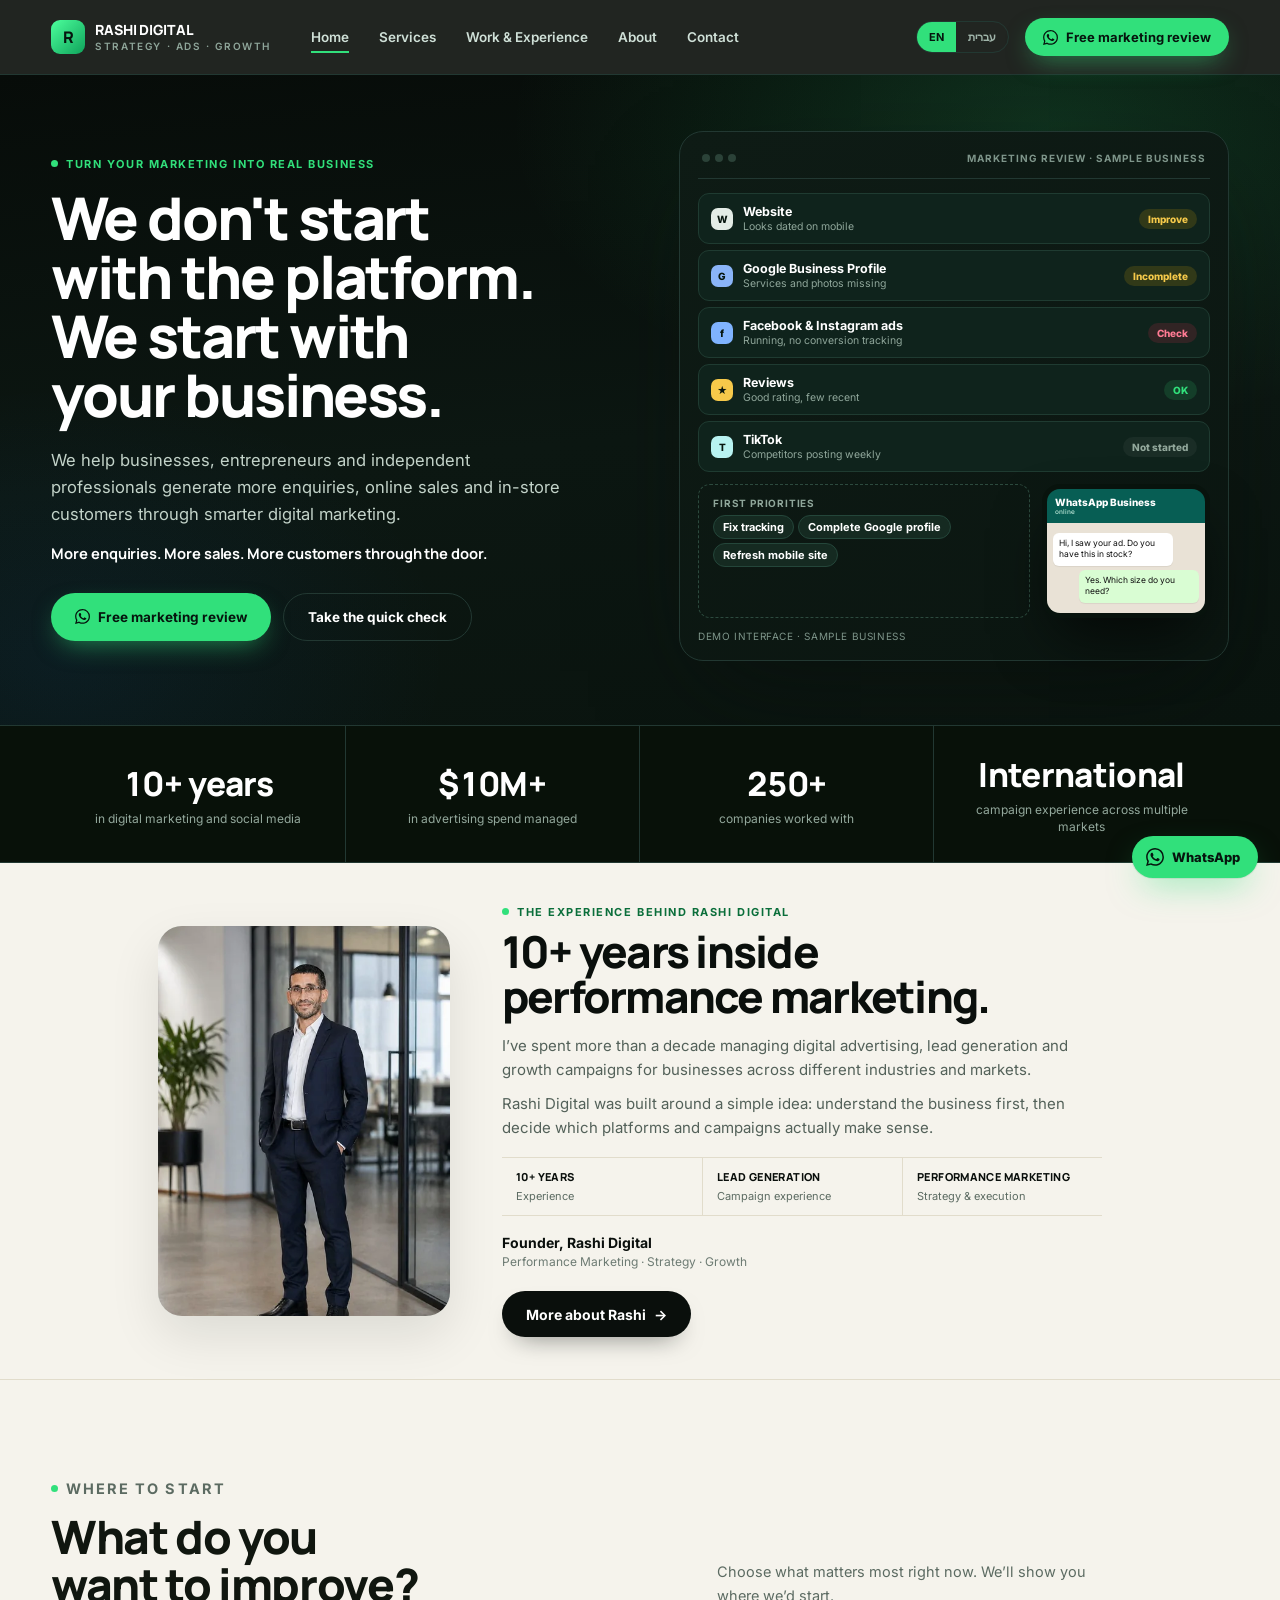
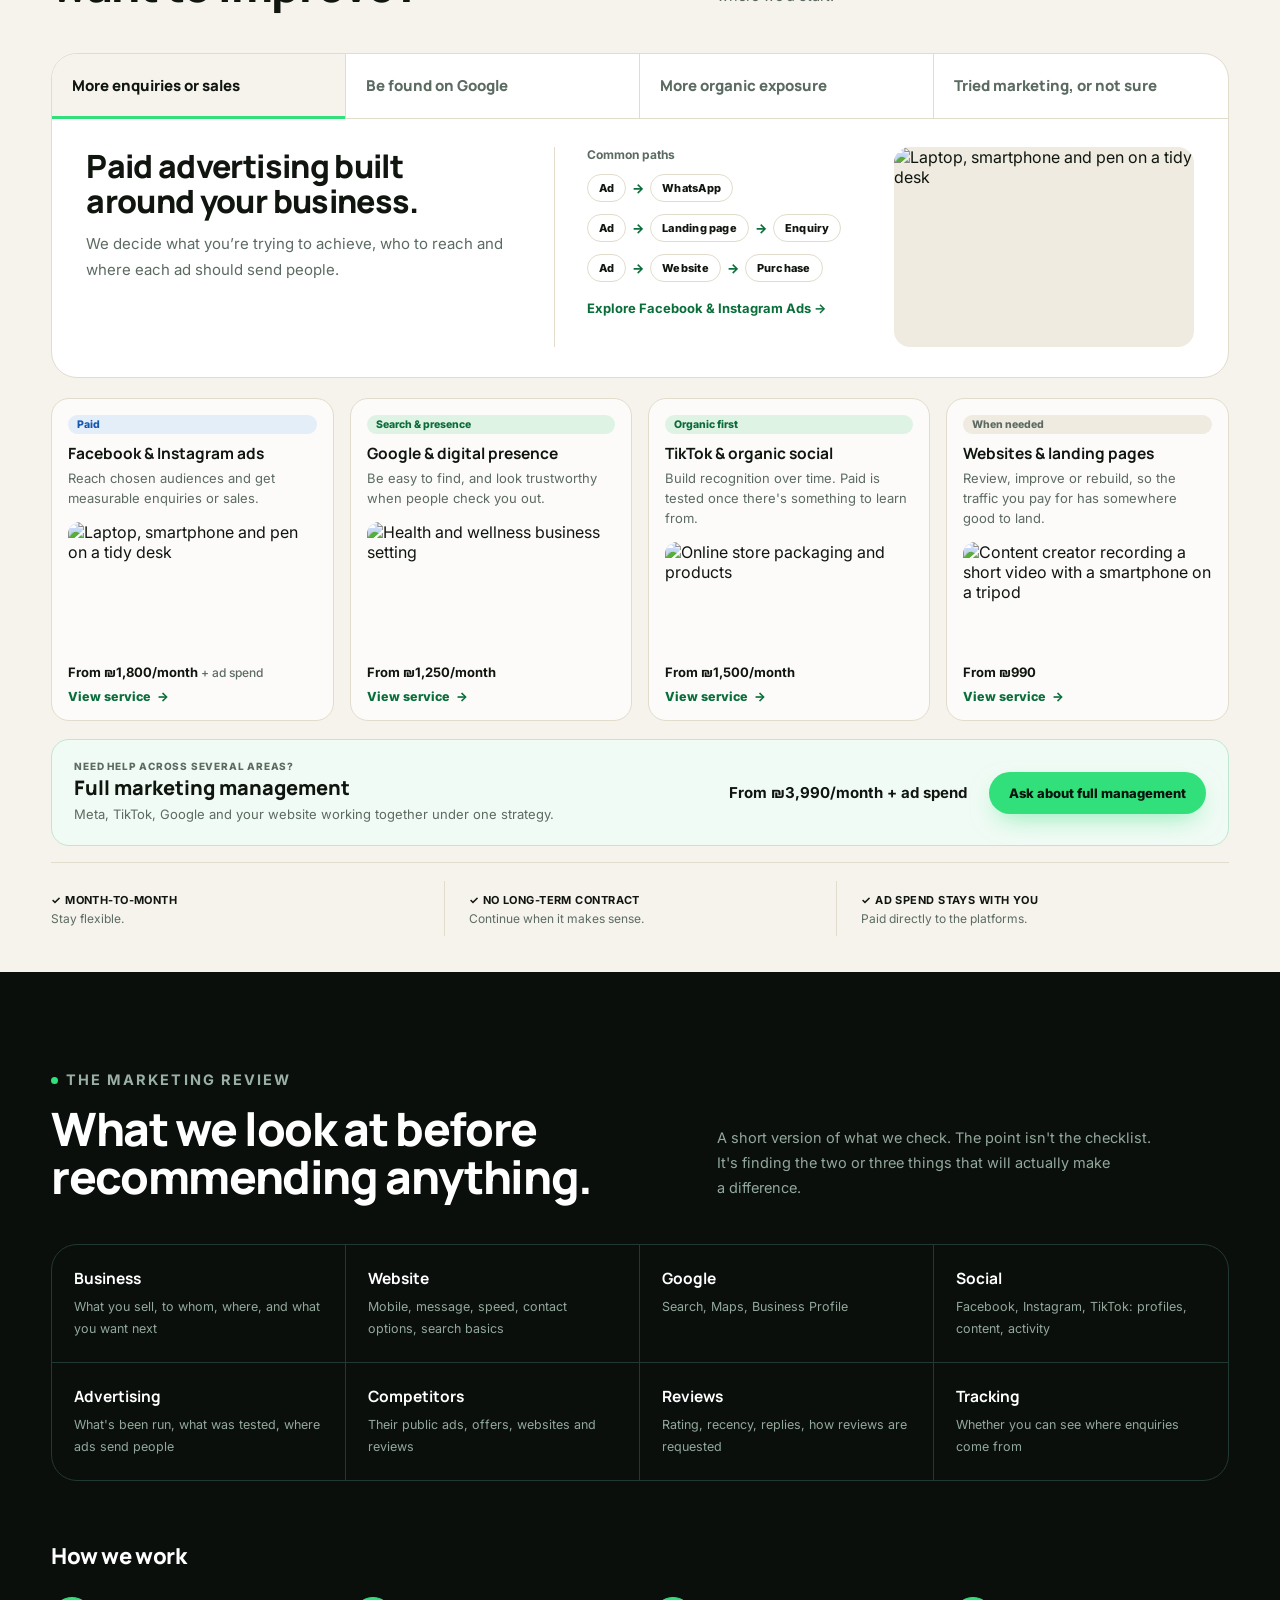
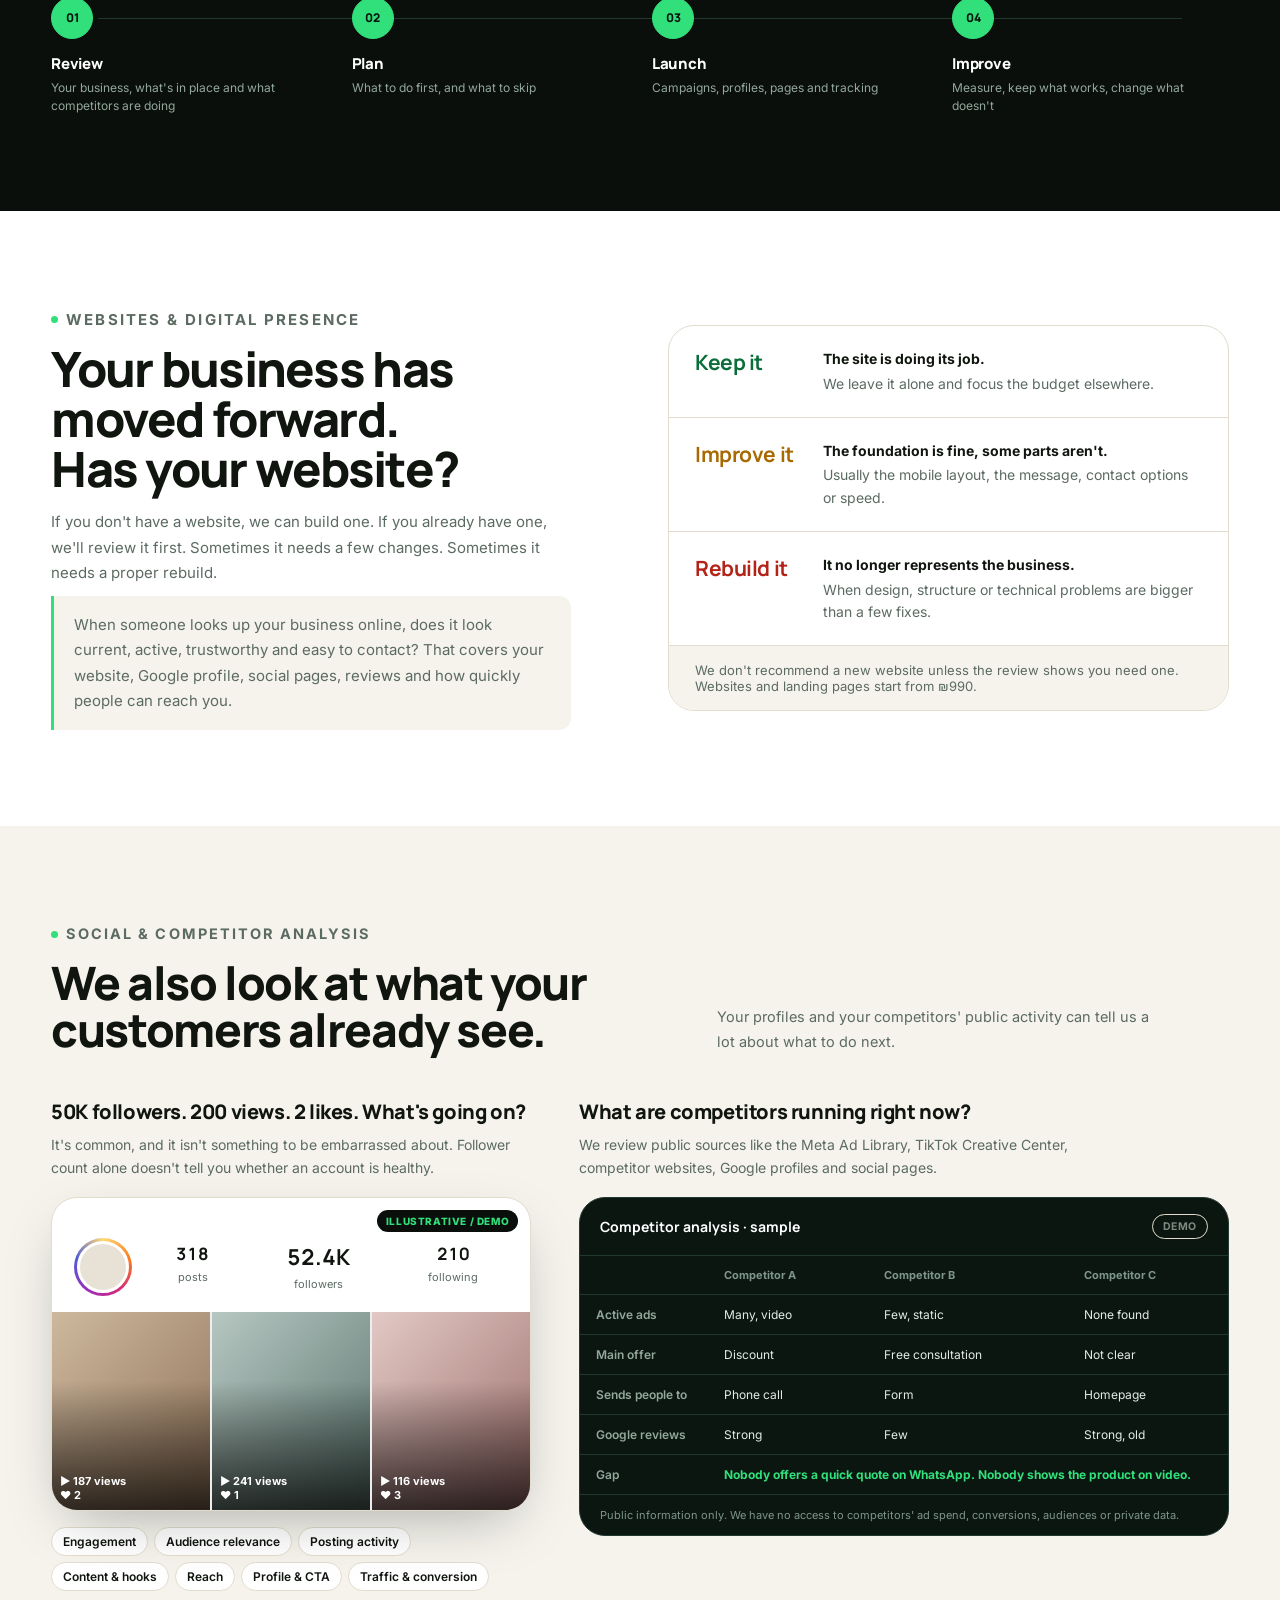
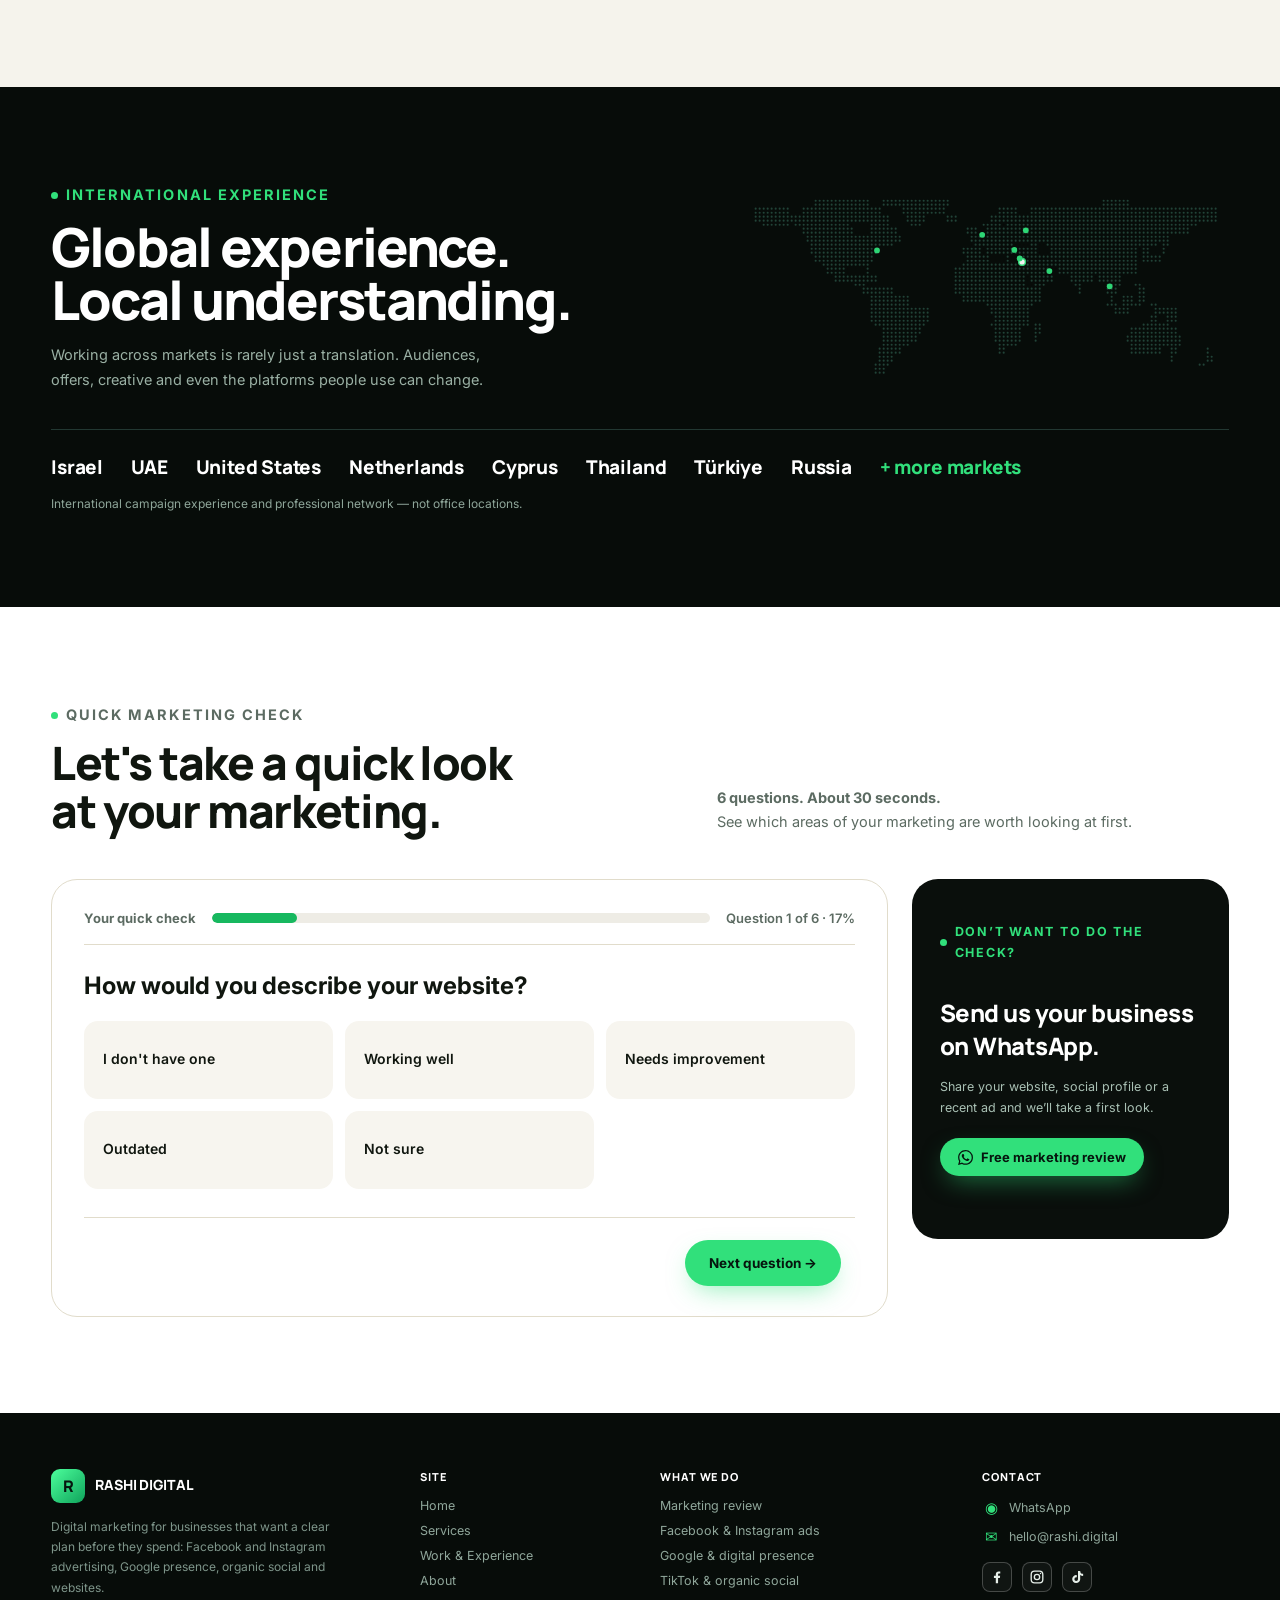
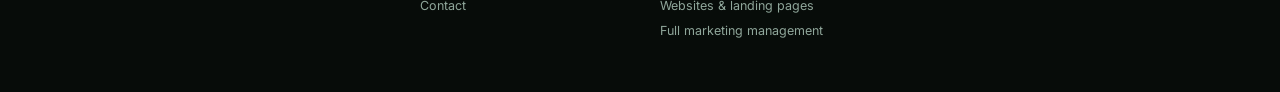
==== index.html @ 6f175188 "Import Rashi Digital V8.5.39 source and static Netlify publish configuration" ====
<!DOCTYPE html>

<html dir="ltr" lang="en">
<head>
<meta charset="utf-8"/>
<meta content="width=device-width,initial-scale=1" name="viewport"/>
<title>Rashi Digital | Digital Marketing That Starts With Your Business</title>
<meta content="Marketing that helps businesses get more enquiries, online sales and in-store customers. We start with your business, then plan ads, Google, social and websites." name="description"/>
<link href="https://rashi.digital/" rel="canonical"/>
<link href="https://rashi.digital/" hreflang="en" rel="alternate"/>
<link href="https://rashi.digital/he/" hreflang="he" rel="alternate"/>
<link href="https://rashi.digital/" hreflang="x-default" rel="alternate"/>
<meta content="website" property="og:type"/>
<meta content="Rashi Digital" property="og:site_name"/>
<meta content="Rashi Digital: we don't start with the platform. We start with your business." property="og:title"/>
<meta content="Turn your marketing into real business: more enquiries, online sales and customers through the door. We start with your business, not the platform." property="og:description"/>
<meta content="https://rashi.digital/" property="og:url"/>
<meta content="https://rashi.digital/assets/og/rashi-digital-share-en.jpg" property="og:image"/>
<meta content="https://rashi.digital/assets/og/rashi-digital-share-en.jpg" property="og:image:secure_url"/>
<meta content="image/jpeg" property="og:image:type"/>
<meta content="1200" property="og:image:width"/>
<meta content="630" property="og:image:height"/>
<meta content="Rashi Digital: We don't start with the platform. We start with your business." property="og:image:alt"/>
<meta content="en_US" property="og:locale"/>
<meta content="he_IL" property="og:locale:alternate"/>
<meta content="summary_large_image" name="twitter:card"/>
<meta content="Rashi Digital: we don't start with the platform. We start with your business." name="twitter:title"/>
<meta content="Turn your marketing into real business: more enquiries, online sales and customers through the door. We start with your business, not the platform." name="twitter:description"/>
<meta content="https://rashi.digital/assets/og/rashi-digital-share-en.jpg" name="twitter:image"/>
<meta content="Rashi Digital: We don't start with the platform. We start with your business." name="twitter:image:alt"/>
<meta content="#0A0F0C" name="theme-color"/>
<link href="/favicon.ico" rel="icon" sizes="48x48"/>
<link href="/favicon.svg" rel="icon" type="image/svg+xml"/>
<link href="/apple-touch-icon.png" rel="apple-touch-icon"/>
<link href="/site.webmanifest" rel="manifest"/>
<link href="https://fonts.googleapis.com" rel="preconnect"/>
<link crossorigin="" href="https://fonts.gstatic.com" rel="preconnect"/>
<link href="https://images.pexels.com" rel="preconnect"/>
<link href="https://fonts.googleapis.com/css2?family=Manrope:wght@400;500;600;700;800&amp;family=Inter:wght@400;500;600&amp;family=Heebo:wght@400;500;600;700;800&amp;display=swap" rel="stylesheet"/>
<link href="styles.css" rel="stylesheet"/>
<script type="application/ld+json">
{"@context":"https://schema.org","@type":"ProfessionalService","@id":"https://rashi.digital/#business","name":"Rashi Digital", "alternateName": "רשי דיגיטל","url":"https://rashi.digital/","telephone":"+972532850081","areaServed":["IL"],"availableLanguage":["en","he"],"description":"Digital marketing that starts with a review of the whole business: Facebook and Instagram advertising, Google presence, organic social and websites.","email":"hello@rashi.digital","sameAs":["https://www.facebook.com/rashi.digital/","https://www.instagram.com/rashi.digital_/","https://www.tiktok.com/@rashi.digital"]}
</script>
<script type="application/ld+json">
{"@context": "https://schema.org", "@type": "BreadcrumbList", "itemListElement": [{"@type": "ListItem", "position": 1, "name": "Home", "item": "https://rashi.digital/"}]}
</script>
<!-- Google tag (gtag.js) -->
<script async="" src="https://www.googletagmanager.com/gtag/js?id=G-HK1NQW55D6"></script>
<script>
  window.dataLayer = window.dataLayer || [];
  function gtag(){dataLayer.push(arguments);}
  gtag('js', new Date());
  gtag('config', 'G-HK1NQW55D6');
</script>
</head>
<body>
<a class="skip-link" href="#main">Skip to content</a>
<header class="site-header">
<div class="wrap nav">
<a aria-label="Rashi Digital home" class="brand" href="index.html">
<span aria-hidden="true" class="brand-mark">R</span>
<span class="brand-word"><b>RASHI DIGITAL</b><small>STRATEGY · ADS · GROWTH</small></span>
</a>
<nav aria-label="Primary" class="nav-links"><a aria-current="page" href="index.html">Home</a><a href="services">Services</a><a href="work.html">Work &amp; Experience</a><a href="about.html">About</a><a href="services#contact">Contact</a></nav>
<div class="nav-right">
<div aria-label="Language" class="lang-switch" role="group"><a aria-current="true" href="index.html" hreflang="en" lang="en">EN</a><a href="he/index.html" hreflang="he" lang="he">עברית</a></div>
<a class="btn btn-wa" data-audit-cta="" data-loc="header" href="https://wa.me/972532850081?text=Hi%20Rashi%20Digital%2C%20I%27d%20like%20a%20free%20marketing%20review"><svg aria-hidden="true" class="wa-ico" fill="currentColor" viewbox="0 0 24 24"><path d="M17.472 14.382c-.297-.149-1.758-.867-2.03-.967-.273-.099-.471-.148-.67.15-.197.297-.767.966-.94 1.164-.173.199-.347.223-.644.075-.297-.15-1.255-.463-2.39-1.475-.883-.788-1.48-1.761-1.653-2.059-.173-.297-.018-.458.13-.606.134-.133.298-.347.446-.52.149-.174.198-.298.298-.497.099-.198.05-.371-.025-.52-.075-.149-.669-1.612-.916-2.207-.242-.579-.487-.5-.669-.51-.173-.008-.371-.01-.57-.01-.198 0-.52.074-.792.372-.272.297-1.04 1.016-1.04 2.479 0 1.462 1.065 2.875 1.213 3.074.149.198 2.096 3.2 5.077 4.487.709.306 1.262.489 1.694.625.712.227 1.36.195 1.871.118.571-.085 1.758-.719 2.006-1.413.248-.694.248-1.289.173-1.413-.074-.124-.272-.198-.57-.347m-5.421 7.403h-.004a9.87 9.87 0 0 1-5.031-1.378l-.361-.214-3.741.982.998-3.648-.235-.374a9.86 9.86 0 0 1-1.51-5.26c.001-5.45 4.436-9.884 9.888-9.884 2.64 0 5.122 1.03 6.988 2.898a9.825 9.825 0 0 1 2.893 6.994c-.003 5.45-4.437 9.884-9.885 9.884m8.413-18.297A11.815 11.815 0 0 0 12.05 0C5.495 0 .16 5.335.157 11.892c0 2.096.547 4.142 1.588 5.945L.057 24l6.305-1.654a11.882 11.882 0 0 0 5.683 1.448h.005c6.554 0 11.89-5.335 11.893-11.893a11.821 11.821 0 0 0-3.48-8.413Z"></path></svg>Free marketing review</a>
<button aria-controls="mobileNav" aria-expanded="false" aria-label="Open menu" class="nav-burger">☰</button>
</div>
</div>
<nav aria-label="Mobile" class="mobile-nav" id="mobileNav"><a href="index.html">Home</a><a href="services">Services</a><a href="work.html">Work &amp; Experience</a><a href="about.html">About</a><a href="services#contact">Contact</a></nav>
</header>
<main id="main">
<!-- 1. HERO -->
<section class="hero">
<div class="wrap hero-grid">
<div class="hero-copy">
<p class="eyebrow">Turn your marketing into real business</p>
<h1>We don't start with the platform. We start with your business.</h1>
<p class="hero-lede">We help businesses, entrepreneurs and independent professionals generate more enquiries, online sales and in-store customers through smarter digital marketing.</p>
<p class="hero-outcome">More enquiries. More sales. More customers through the door.</p>
<div class="hero-cta-row">
<a class="btn btn-wa btn-lg" data-audit-cta="" data-loc="hero" href="https://wa.me/972532850081?text=Hi%20Rashi%20Digital%2C%20I%27d%20like%20a%20free%20marketing%20review"><svg aria-hidden="true" class="wa-ico" fill="currentColor" viewbox="0 0 24 24"><path d="M17.472 14.382c-.297-.149-1.758-.867-2.03-.967-.273-.099-.471-.148-.67.15-.197.297-.767.966-.94 1.164-.173.199-.347.223-.644.075-.297-.15-1.255-.463-2.39-1.475-.883-.788-1.48-1.761-1.653-2.059-.173-.297-.018-.458.13-.606.134-.133.298-.347.446-.52.149-.174.198-.298.298-.497.099-.198.05-.371-.025-.52-.075-.149-.669-1.612-.916-2.207-.242-.579-.487-.5-.669-.51-.173-.008-.371-.01-.57-.01-.198 0-.52.074-.792.372-.272.297-1.04 1.016-1.04 2.479 0 1.462 1.065 2.875 1.213 3.074.149.198 2.096 3.2 5.077 4.487.709.306 1.262.489 1.694.625.712.227 1.36.195 1.871.118.571-.085 1.758-.719 2.006-1.413.248-.694.248-1.289.173-1.413-.074-.124-.272-.198-.57-.347m-5.421 7.403h-.004a9.87 9.87 0 0 1-5.031-1.378l-.361-.214-3.741.982.998-3.648-.235-.374a9.86 9.86 0 0 1-1.51-5.26c.001-5.45 4.436-9.884 9.888-9.884 2.64 0 5.122 1.03 6.988 2.898a9.825 9.825 0 0 1 2.893 6.994c-.003 5.45-4.437 9.884-9.885 9.884m8.413-18.297A11.815 11.815 0 0 0 12.05 0C5.495 0 .16 5.335.157 11.892c0 2.096.547 4.142 1.588 5.945L.057 24l6.305-1.654a11.882 11.882 0 0 0 5.683 1.448h.005c6.554 0 11.89-5.335 11.893-11.893a11.821 11.821 0 0 0-3.48-8.413Z"></path></svg>Free marketing review</a>
<a class="btn btn-ghost btn-lg" href="#check">Take the quick check</a>
</div>
</div>
<div aria-label="Demo of a marketing review for a sample business: website, Google profile, Facebook and Instagram ads, reviews and TikTok are each checked, leading to a short list of priorities" class="command-center" role="img">
<div class="cc-head"><div class="dot-row"><span></span><span></span><span></span></div><small>MARKETING REVIEW · SAMPLE BUSINESS</small></div>
<div class="audit-rows">
<div class="audit-row"><span class="ch" style="background:#E3ECE6">W</span><div><b>Website</b><small>Looks dated on mobile</small></div><span class="pill warn">Improve</span></div>
<div class="audit-row"><span class="ch" style="background:#8AB4F8">G</span><div><b>Google Business Profile</b><small>Services and photos missing</small></div><span class="pill warn">Incomplete</span></div>
<div class="audit-row"><span class="ch" style="background:#7FB3FF">f</span><div><b>Facebook &amp; Instagram ads</b><small>Running, no conversion tracking</small></div><span class="pill bad">Check</span></div>
<div class="audit-row"><span class="ch" style="background:#F6C94A">★</span><div><b>Reviews</b><small>Good rating, few recent</small></div><span class="pill ok">OK</span></div>
<div class="audit-row"><span class="ch" style="background:#B8F3F1">T</span><div><b>TikTok</b><small>Competitors posting weekly</small></div><span class="pill idle">Not started</span></div>
</div>
<div class="audit-foot">
<div class="audit-plan"><small>FIRST PRIORITIES</small><span>Fix tracking</span><span>Complete Google profile</span><span>Refresh mobile site</span></div>
<div aria-hidden="true" class="cc-phone">
<div class="cc-phone-head">WhatsApp Business<span>online</span></div>
<div class="cc-phone-body">
<div class="cc-bubble">Hi, I saw your ad. Do you have this in stock?</div>
<div class="cc-bubble me">Yes. Which size do you need?</div>
</div>
</div>
</div>
<span class="cc-flag">DEMO INTERFACE · SAMPLE BUSINESS</span>
</div>
</div>
</section>
<!-- 2. PROOF -->
<section aria-label="Experience" class="proof">
<div class="wrap proof-row">
<div class="proof-item"><strong>10+ years</strong><small>in digital marketing and social media</small></div>
<div class="proof-item"><strong>$10M+</strong><small>in advertising spend managed</small></div>
<div class="proof-item"><strong>250+</strong><small>companies worked with</small></div>
<div class="proof-item"><strong>International</strong><small>campaign experience across multiple markets</small></div>
</div>
</section>
<!-- FOUNDER INTRO -->
<section aria-labelledby="founder-intro-title" class="founder-intro section">
<div class="wrap founder-intro-grid">
<div class="founder-intro-photo">
<picture><source sizes="(max-width:900px) min(360px, calc(100vw - 36px)), 340px" srcset="assets/rashi-founder-480.webp 480w, assets/rashi-founder-720.webp 720w, assets/rashi-founder-960.webp 960w" type="image/webp"/><img alt="Founder of Rashi Digital" decoding="async" height="1440" loading="lazy" src="assets/rashi-founder-960.jpg" width="960"/></picture>
</div>
<div class="founder-intro-copy">
<p class="eyebrow">The experience behind Rashi Digital</p>
<h2 id="founder-intro-title">10+ years inside performance marketing.</h2>
<p>I’ve spent more than a decade managing digital advertising, lead generation and growth campaigns for businesses across different industries and markets.</p>
<p>Rashi Digital was built around a simple idea: understand the business first, then decide which platforms and campaigns actually make sense.</p>
<div aria-label="Experience highlights" class="founder-proof-row"><div><strong>10+ YEARS</strong><span>Experience</span></div><div><strong>LEAD GENERATION</strong><span>Campaign experience</span></div><div><strong>PERFORMANCE MARKETING</strong><span>Strategy &amp; execution</span></div></div><p class="founder-role"><strong>Founder, Rashi Digital</strong><span>Performance Marketing · Strategy · Growth</span></p>
<a class="btn btn-dark" href="about.html">More about Rashi <span aria-hidden="true">→</span></a>
</div>
</div>
</section>
<!-- 3. GOAL SELECTOR + WHAT WE DO -->
<section class="section light" id="improve">
<div class="wrap">
<div class="section-head">
<div><p class="eyebrow">Where to start</p><h2>What do you want to improve?</h2></div>
<p>Choose what matters most right now. We’ll show you where we’d start.</p>
</div>
<div class="goal" data-goal="">
<div aria-label="What do you want to improve?" class="goal-tabs" role="tablist">
<button aria-controls="gp-leads" aria-selected="true" class="goal-tab" data-goal-id="leads" id="g-leads" role="tab">More enquiries or sales</button>
<button aria-controls="gp-google" aria-selected="false" class="goal-tab" data-goal-id="google" id="g-google" role="tab" tabindex="-1">Be found on Google</button>
<button aria-controls="gp-organic" aria-selected="false" class="goal-tab" data-goal-id="organic" id="g-organic" role="tab" tabindex="-1">More organic exposure</button>
<button aria-controls="gp-tried" aria-selected="false" class="goal-tab" data-goal-id="tried" id="g-tried" role="tab" tabindex="-1">Tried marketing, or not sure</button>
</div>
<div aria-labelledby="g-leads" class="goal-panel" id="gp-leads" role="tabpanel" tabindex="0">
<div class="goal-copy"><h3>Paid advertising built around your business.</h3><p>We decide what you’re trying to achieve, who to reach and where each ad should send people.</p></div>
<div class="goal-side"><span class="lbl">Common paths</span><div class="chain"><span>Ad</span><em class="lk"><i>→</i><span>WhatsApp</span></em></div><div class="chain"><span>Ad</span><em class="lk"><i>→</i><span>Landing page</span></em><em class="lk"><i>→</i><span>Enquiry</span></em></div><div class="chain"><span>Ad</span><em class="lk"><i>→</i><span>Website</span></em><em class="lk"><i>→</i><span>Purchase</span></em></div><a class="text-link" data-service="paid" href="services#paid">Explore Facebook &amp; Instagram Ads <span aria-hidden="true">→</span></a><div class="goal-photo"><img alt="Laptop, smartphone and pen on a tidy desk" decoding="async" height="400" loading="lazy" sizes="(max-width:900px) calc(100vw - 80px), 300px" src="https://images.pexels.com/photos/7054522/pexels-photo-7054522.jpeg?auto=compress&amp;cs=tinysrgb&amp;w=1000" srcset="https://images.pexels.com/photos/7054522/pexels-photo-7054522.jpeg?auto=compress&amp;cs=tinysrgb&amp;w=600 600w, https://images.pexels.com/photos/7054522/pexels-photo-7054522.jpeg?auto=compress&amp;cs=tinysrgb&amp;w=1000 1000w, https://images.pexels.com/photos/7054522/pexels-photo-7054522.jpeg?auto=compress&amp;cs=tinysrgb&amp;w=1400 1400w" width="600"/></div></div>
</div>
<div aria-labelledby="g-google" class="goal-panel" hidden="" id="gp-google" role="tabpanel" tabindex="0">
<div class="goal-copy"><h3>Be easier to find when customers search.</h3><p>We review how your business appears in Search and Maps, and what needs attention first.</p></div>
<div class="goal-side"><span class="lbl">What we look at</span><div class="paths"><span>Search</span><span>Maps</span><span>Business Profile</span><span>Reviews</span><span>Search Console</span></div><a class="text-link" data-service="google" href="services#google">Explore Google &amp; digital presence <span aria-hidden="true">→</span></a><div class="goal-photo"><img alt="Health and wellness business setting" decoding="async" height="400" loading="lazy" sizes="(max-width:900px) calc(100vw - 80px), 300px" src="https://images.pexels.com/photos/31844508/pexels-photo-31844508.jpeg?auto=compress&amp;cs=tinysrgb&amp;w=1000" srcset="https://images.pexels.com/photos/31844508/pexels-photo-31844508.jpeg?auto=compress&amp;cs=tinysrgb&amp;w=600 600w, https://images.pexels.com/photos/31844508/pexels-photo-31844508.jpeg?auto=compress&amp;cs=tinysrgb&amp;w=1000 1000w, https://images.pexels.com/photos/31844508/pexels-photo-31844508.jpeg?auto=compress&amp;cs=tinysrgb&amp;w=1400 1400w" width="600"/></div></div>
</div>
<div aria-labelledby="g-organic" class="goal-panel" hidden="" id="gp-organic" role="tabpanel" tabindex="0">
<div class="goal-copy"><h3>Build recognition with content people notice.</h3><p>We start with a clear profile, useful content ideas and a repeatable organic approach.</p></div>
<div class="goal-side"><span class="lbl">Usually includes</span><div class="paths"><span>Profile</span><span>Content plan</span><span>Hooks &amp; scripts</span><span>Monthly review</span></div><a class="text-link" data-service="organic" href="services#organic">Explore TikTok &amp; organic social <span aria-hidden="true">→</span></a><div class="goal-photo"><img alt="Online store packaging and products" decoding="async" height="400" loading="lazy" sizes="(max-width:900px) calc(100vw - 80px), 300px" src="https://images.pexels.com/photos/7857553/pexels-photo-7857553.jpeg?auto=compress&amp;cs=tinysrgb&amp;w=1000" srcset="https://images.pexels.com/photos/7857553/pexels-photo-7857553.jpeg?auto=compress&amp;cs=tinysrgb&amp;w=600 600w, https://images.pexels.com/photos/7857553/pexels-photo-7857553.jpeg?auto=compress&amp;cs=tinysrgb&amp;w=1000 1000w, https://images.pexels.com/photos/7857553/pexels-photo-7857553.jpeg?auto=compress&amp;cs=tinysrgb&amp;w=1400 1400w" width="600"/></div></div>
</div>
<div aria-labelledby="g-tried" class="goal-panel" hidden="" id="gp-tried" role="tabpanel" tabindex="0">
<div class="goal-copy"><h3>Already tried marketing? Start with what happened.</h3><p>We look at what was run, where customers were sent and what should change before spending more.</p></div>
<div class="goal-side"><span class="lbl">Start here</span><a class="btn btn-ink" href="#check">Take the quick check</a><a class="text-link" data-service="review" href="services#review">Explore the free marketing review <span aria-hidden="true">→</span></a><div class="goal-photo"><img alt="Content creator recording a short video with a smartphone on a tripod" decoding="async" height="400" loading="lazy" sizes="(max-width:900px) calc(100vw - 80px), 300px" src="https://images.pexels.com/photos/8359967/pexels-photo-8359967.jpeg?auto=compress&amp;cs=tinysrgb&amp;w=1000" srcset="https://images.pexels.com/photos/8359967/pexels-photo-8359967.jpeg?auto=compress&amp;cs=tinysrgb&amp;w=600 600w, https://images.pexels.com/photos/8359967/pexels-photo-8359967.jpeg?auto=compress&amp;cs=tinysrgb&amp;w=1000 1000w, https://images.pexels.com/photos/8359967/pexels-photo-8359967.jpeg?auto=compress&amp;cs=tinysrgb&amp;w=1400 1400w" width="600"/></div></div>
</div>
</div>
<div class="jobs">
<div class="job"><span class="t t-paid">Paid</span><b>Facebook &amp; Instagram ads</b><p>Reach chosen audiences and get measurable enquiries or sales.</p><img alt="Laptop, smartphone and pen on a tidy desk" class="job-photo" decoding="async" height="400" loading="lazy" sizes="(max-width:620px) calc(100vw - 72px), (max-width:1050px) 45vw, 270px" src="https://images.pexels.com/photos/7054522/pexels-photo-7054522.jpeg?auto=compress&amp;cs=tinysrgb&amp;w=1000" srcset="https://images.pexels.com/photos/7054522/pexels-photo-7054522.jpeg?auto=compress&amp;cs=tinysrgb&amp;w=600 600w, https://images.pexels.com/photos/7054522/pexels-photo-7054522.jpeg?auto=compress&amp;cs=tinysrgb&amp;w=1000 1000w, https://images.pexels.com/photos/7054522/pexels-photo-7054522.jpeg?auto=compress&amp;cs=tinysrgb&amp;w=1400 1400w" width="600"/><span class="jp">From ₪1,800/month <small>+ ad spend</small></span><a class="job-cta" href="services#paid">View service <span aria-hidden="true">→</span></a></div>
<div class="job"><span class="t t-org">Search &amp; presence</span><b>Google &amp; digital presence</b><p>Be easy to find, and look trustworthy when people check you out.</p><img alt="Health and wellness business setting" class="job-photo" decoding="async" height="400" loading="lazy" sizes="(max-width:620px) calc(100vw - 72px), (max-width:1050px) 45vw, 270px" src="https://images.pexels.com/photos/31844508/pexels-photo-31844508.jpeg?auto=compress&amp;cs=tinysrgb&amp;w=1000" srcset="https://images.pexels.com/photos/31844508/pexels-photo-31844508.jpeg?auto=compress&amp;cs=tinysrgb&amp;w=600 600w, https://images.pexels.com/photos/31844508/pexels-photo-31844508.jpeg?auto=compress&amp;cs=tinysrgb&amp;w=1000 1000w, https://images.pexels.com/photos/31844508/pexels-photo-31844508.jpeg?auto=compress&amp;cs=tinysrgb&amp;w=1400 1400w" width="600"/><span class="jp">From ₪1,250/month</span><a class="job-cta" href="services#google">View service <span aria-hidden="true">→</span></a></div>
<div class="job"><span class="t t-org">Organic first</span><b>TikTok &amp; organic social</b><p>Build recognition over time. Paid is tested once there's something to learn from.</p><img alt="Online store packaging and products" class="job-photo" decoding="async" height="400" loading="lazy" sizes="(max-width:620px) calc(100vw - 72px), (max-width:1050px) 45vw, 270px" src="https://images.pexels.com/photos/7857553/pexels-photo-7857553.jpeg?auto=compress&amp;cs=tinysrgb&amp;w=1000" srcset="https://images.pexels.com/photos/7857553/pexels-photo-7857553.jpeg?auto=compress&amp;cs=tinysrgb&amp;w=600 600w, https://images.pexels.com/photos/7857553/pexels-photo-7857553.jpeg?auto=compress&amp;cs=tinysrgb&amp;w=1000 1000w, https://images.pexels.com/photos/7857553/pexels-photo-7857553.jpeg?auto=compress&amp;cs=tinysrgb&amp;w=1400 1400w" width="600"/><span class="jp">From ₪1,500/month</span><a class="job-cta" href="services#organic">View service <span aria-hidden="true">→</span></a></div>
<div class="job"><span class="t t-mix">When needed</span><b>Websites &amp; landing pages</b><p>Review, improve or rebuild, so the traffic you pay for has somewhere good to land.</p><img alt="Content creator recording a short video with a smartphone on a tripod" class="job-photo" decoding="async" height="400" loading="lazy" sizes="(max-width:620px) calc(100vw - 72px), (max-width:1050px) 45vw, 270px" src="https://images.pexels.com/photos/8359967/pexels-photo-8359967.jpeg?auto=compress&amp;cs=tinysrgb&amp;w=1000" srcset="https://images.pexels.com/photos/8359967/pexels-photo-8359967.jpeg?auto=compress&amp;cs=tinysrgb&amp;w=600 600w, https://images.pexels.com/photos/8359967/pexels-photo-8359967.jpeg?auto=compress&amp;cs=tinysrgb&amp;w=1000 1000w, https://images.pexels.com/photos/8359967/pexels-photo-8359967.jpeg?auto=compress&amp;cs=tinysrgb&amp;w=1400 1400w" width="600"/><span class="jp">From ₪990</span><a class="job-cta" href="services#websites">View service <span aria-hidden="true">→</span></a></div>
</div>
<div class="full-callout"><div class="full-callout-copy"><span>NEED HELP ACROSS SEVERAL AREAS?</span><strong>Full marketing management</strong><p>Meta, TikTok, Google and your website working together under one strategy.</p></div><b class="full-callout-price">From ₪3,990/month + ad spend</b><a class="btn btn-wa full-callout-cta" data-service="full" href="https://wa.me/972532850081?text=Hi%2C%20I%27d%20like%20to%20discuss%20full%20marketing%20management." rel="noopener" target="_blank">Ask about full management</a></div>
<div class="trust-row"><div><b>✓ MONTH-TO-MONTH</b><span>Stay flexible.</span></div><div><b>✓ NO LONG-TERM CONTRACT</b><span>Continue when it makes sense.</span></div><div><b>✓ AD SPEND STAYS WITH YOU</b><span>Paid directly to the platforms.</span></div></div>
</div>
</section>
<!-- 4. WHAT WE LOOK AT + HOW WE WORK -->
<section class="section dark" id="how">
<div class="wrap">
<div class="section-head">
<div><p class="eyebrow">The marketing review</p><h2>What we look at before recommending anything.</h2></div>
<p class="muted">A short version of what we check. The point isn't the checklist. It's finding the two or three things that will actually make a difference.</p>
</div>
<div class="rmap">
<div><b>Business</b><span>What you sell, to whom, where, and what you want next</span></div>
<div><b>Website</b><span>Mobile, message, speed, contact options, search basics</span></div>
<div><b>Google</b><span>Search, Maps, Business Profile</span></div>
<div><b>Social</b><span>Facebook, Instagram, TikTok: profiles, content, activity</span></div>
<div><b>Advertising</b><span>What's been run, what was tested, where ads send people</span></div>
<div><b>Competitors</b><span>Their public ads, offers, websites and reviews</span></div>
<div><b>Reviews</b><span>Rating, recency, replies, how reviews are requested</span></div>
<div><b>Tracking</b><span>Whether you can see where enquiries come from</span></div>
</div>
<h3 style="font-size:22px;margin-bottom:26px;letter-spacing:-.02em">How we work</h3>
<ol class="steps s4" data-steps="">
<li class="step"><span class="step-dot">01</span><h4>Review</h4><p>Your business, what's in place and what competitors are doing</p></li>
<li class="step"><span class="step-dot">02</span><h4>Plan</h4><p>What to do first, and what to skip</p></li>
<li class="step"><span class="step-dot">03</span><h4>Launch</h4><p>Campaigns, profiles, pages and tracking</p></li>
<li class="step"><span class="step-dot">04</span><h4>Improve</h4><p>Measure, keep what works, change what doesn't</p></li>
</ol>
</div>
</section>
<!-- 5. WEBSITE / DIGITAL PRESENCE -->
<section class="section white" id="websites">
<div class="wrap webfix">
<div class="webfix-copy">
<p class="eyebrow">Websites &amp; digital presence</p>
<h2>Your business has moved forward. Has your website?</h2>
<p>If you don't have a website, we can build one. If you already have one, we'll review it first. Sometimes it needs a few changes. Sometimes it needs a proper rebuild.</p>
<p class="presence-q">When someone looks up your business online, does it look current, active, trustworthy and easy to contact? That covers your website, Google profile, social pages, reviews and how quickly people can reach you.</p>
</div>
<div class="verdicts">
<div class="verdict k"><b>Keep it</b><p><strong>The site is doing its job.</strong>We leave it alone and focus the budget elsewhere.</p></div>
<div class="verdict i"><b>Improve it</b><p><strong>The foundation is fine, some parts aren't.</strong>Usually the mobile layout, the message, contact options or speed.</p></div>
<div class="verdict r"><b>Rebuild it</b><p><strong>It no longer represents the business.</strong>When design, structure or technical problems are bigger than a few fixes.</p></div>
<div class="verdicts-foot">We don't recommend a new website unless the review shows you need one. Websites and landing pages start from ₪990.</div>
</div>
</div>
</section>
<!-- 6. SOCIAL + COMPETITOR ANALYSIS -->
<section class="section light">
<div class="wrap">
<div class="section-head">
<div><p class="eyebrow">Social &amp; competitor analysis</p><h2>We also look at what your customers already see.</h2></div>
<p>Your profiles and your competitors' public activity can tell us a lot about what to do next.</p>
</div>
<div class="analysis">
<div>
<h3>50K followers. 200 views. 2 likes. What's going on?</h3>
<p class="sub">It's common, and it isn't something to be embarrassed about. Follower count alone doesn't tell you whether an account is healthy.</p>
<div aria-label="Demo social profile with 52.4 thousand followers whose recent posts received 187 views and 2 likes, 241 views and 1 like, and 116 views and 3 likes" class="profile" role="img">
<div class="profile-flag"><span class="demo-flag">ILLUSTRATIVE / DEMO</span></div>
<div class="profile-top">
<span class="profile-avatar"><i></i></span>
<div class="profile-stats"><div><b>318</b><small>posts</small></div><div class="big"><b>52.4K</b><small>followers</small></div><div><b>210</b><small>following</small></div></div>
</div>
<div aria-hidden="true" class="profile-grid">
<div class="post p1" style="background-image:url('https://images.pexels.com/photos/7054522/pexels-photo-7054522.jpeg?auto=compress&amp;cs=tinysrgb&amp;w=640'),linear-gradient(135deg,#cdb89e,#8c6f55)"><span>▶ 187 views</span><span>♥ 2</span></div>
<div class="post p2" style="background-image:url('https://images.pexels.com/photos/13929769/pexels-photo-13929769.jpeg?auto=compress&amp;cs=tinysrgb&amp;w=640'),linear-gradient(135deg,#b7c7c2,#58716a)"><span>▶ 241 views</span><span>♥ 1</span></div>
<div class="post p3" style="background-image:url('https://images.pexels.com/photos/7289725/pexels-photo-7289725.jpeg?auto=compress&amp;cs=tinysrgb&amp;w=640'),linear-gradient(135deg,#e2c9c5,#9a6c69)"><span>▶ 116 views</span><span>♥ 3</span></div>
</div>
</div>
<div aria-label="What we look at" class="look-list"><span>Engagement</span><span>Audience relevance</span><span>Posting activity</span><span>Content &amp; hooks</span><span>Reach</span><span>Profile &amp; CTA</span><span>Traffic &amp; conversion</span></div>
</div>
<div>
<h3>What are competitors running right now?</h3>
<p class="sub">We review public sources like the Meta Ad Library, TikTok Creative Center, competitor websites, Google profiles and social pages.</p>
<div class="board">
<div class="board-top"><b>Competitor analysis · sample</b><span class="illustrative-tag">Demo</span></div>
<div class="board-scroll">
<table>
<thead><tr><th scope="col"><span class="sr-only">Area</span></th><th scope="col">Competitor A</th><th scope="col">Competitor B</th><th scope="col">Competitor C</th></tr></thead>
<tbody>
<tr><th scope="row">Active ads</th><td>Many, video</td><td>Few, static</td><td>None found</td></tr>
<tr><th scope="row">Main offer</th><td>Discount</td><td>Free consultation</td><td>Not clear</td></tr>
<tr><th scope="row">Sends people to</th><td>Phone call</td><td>Form</td><td>Homepage</td></tr>
<tr><th scope="row">Google reviews</th><td>Strong</td><td>Few</td><td>Strong, old</td></tr>
<tr><th scope="row">Gap</th><td class="gap" colspan="3">Nobody offers a quick quote on WhatsApp. Nobody shows the product on video.</td></tr>
</tbody>
</table>
</div>
<p class="board-foot">Public information only. We have no access to competitors' ad spend, conversions, audiences or private data.</p>
</div>
</div>
</div>
</div>
</section>
<!-- 7. INTERNATIONAL -->
<section class="section intl" id="international">
<div class="wrap">
<div class="intl-head">
<div class="intl-copy"><p class="eyebrow">International experience</p><h2>Global experience. Local understanding.</h2><p>Working across markets is rarely just a translation. Audiences, offers, creative and even the platforms people use can change.</p></div>
<img alt="" class="intl-map" decoding="async" height="375" loading="lazy" src="assets/world-dots.svg" width="1000"/>
</div>
<ul aria-label="Markets with international campaign experience and professional network" class="markets">
<li>Israel</li><li>UAE</li><li>United States</li><li>Netherlands</li><li>Cyprus</li><li>Thailand</li><li>Türkiye</li><li>Russia</li><li class="more">+ more markets</li>
</ul>
<p class="intl-note">International campaign experience and professional network — not office locations.</p>
</div>
</section>
<!-- 8. QUICK CHECK + FINAL CTA -->
<section class="section white" id="check">
<div class="wrap">
<div class="section-head">
<div><p class="eyebrow">Quick marketing check</p><h2>Let's take a quick look at your marketing.</h2></div>
<p><strong>6 questions. About 30 seconds.</strong><br/>See which areas of your marketing are worth looking at first.</p>
</div>
<div class="check">
<div class="check-form">
<div class="qc-progress"><span class="qc-label">Your quick check</span><span aria-hidden="true" class="qc-dots"><i></i><i></i><i></i><i></i><i></i><i></i></span><span aria-live="polite" class="qc-count" data-check-count="">0 of 6 answered</span></div>
<form action="#check" data-check="" method="post" novalidate="">
<div class="check-grid">
<fieldset class="q" data-q="website"><legend><span class="n">01</span><span class="qt">How would you describe your website?</span></legend><div class="opts">
<label><input name="website" type="radio" value="none"/><span>I don't have one</span></label><label><input name="website" type="radio" value="good"/><span>Working well</span></label><label><input name="website" type="radio" value="improve"/><span>Needs improvement</span></label><label><input name="website" type="radio" value="outdated"/><span>Outdated</span></label><label><input name="website" type="radio" value="unsure"/><span>Not sure</span></label></div></fieldset>
<fieldset class="q" data-q="google"><legend><span class="n">02</span><span class="qt">Can customers easily find you on Google?</span></legend><div class="opts">
<label><input name="google" type="radio" value="yes"/><span>Yes</span></label><label><input name="google" type="radio" value="no"/><span>No</span></label><label><input name="google" type="radio" value="unsure"/><span>Not sure</span></label></div></fieldset>
<fieldset class="q" data-q="paid"><legend><span class="n">03</span><span class="qt">Are you currently running paid ads?</span></legend><div class="opts">
<label><input name="paid" type="radio" value="yes"/><span>Yes</span></label><label><input name="paid" type="radio" value="no"/><span>No</span></label><label><input name="paid" type="radio" value="tried"/><span>Tried before</span></label></div></fieldset>
<fieldset class="q" data-q="results"><legend><span class="n">04</span><span class="qt">Are your ads bringing useful enquiries or sales?</span></legend><div class="opts">
<label><input name="results" type="radio" value="yes"/><span>Yes</span></label><label><input name="results" type="radio" value="no"/><span>No</span></label><label><input name="results" type="radio" value="unsure"/><span>Not sure</span></label><label><input name="results" type="radio" value="na"/><span>Not advertising now</span></label></div></fieldset>
<fieldset class="q" data-q="organic"><legend><span class="n">05</span><span class="qt">How active are you on social media?</span></legend><div class="opts">
<label><input name="organic" type="radio" value="regularly"/><span>Regularly</span></label><label><input name="organic" type="radio" value="sometimes"/><span>Sometimes</span></label><label><input name="organic" type="radio" value="rarely"/><span>Rarely</span></label><label><input name="organic" type="radio" value="none"/><span>Not at all</span></label></div></fieldset>
<fieldset class="q" data-q="measure"><legend><span class="n">06</span><span class="qt">Do you know which marketing channels bring you customers?</span></legend><div class="opts">
<label><input name="measure" type="radio" value="yes"/><span>Yes</span></label><label><input name="measure" type="radio" value="no"/><span>No</span></label><label><input name="measure" type="radio" value="unsure"/><span>Not sure</span></label></div></fieldset>
</div>
<div class="check-actions"><button class="btn btn-ink btn-lg" data-js-submit="" disabled="" type="button">See where we'd start</button><span aria-live="polite" class="check-msg" data-check-msg="" role="status"></span></div>
<noscript><p class="form-note">This form opens WhatsApp and needs JavaScript, so nothing is sent from here. You can message us directly: <a href="https://wa.me/972532850081">WhatsApp</a>.</p></noscript>
</form>
<div class="check-result" data-check-result="" hidden="">
<h3 tabindex="-1">Here's where we'd start.</h3>
<p>This is only an initial check based on your answers. The free review goes through it properly.</p>
<ol class="res-list" data-res-list=""></ol>
<p class="res-also" data-res-also="" hidden=""></p>
<a class="btn btn-wa btn-lg" data-audit-cta="" data-loc="check-result" data-res-wa="" href="https://wa.me/972532850081?text=Hi%20Rashi%20Digital%2C%20I%27d%20like%20a%20free%20marketing%20review"><svg aria-hidden="true" class="wa-ico" fill="currentColor" viewbox="0 0 24 24"><path d="M17.472 14.382c-.297-.149-1.758-.867-2.03-.967-.273-.099-.471-.148-.67.15-.197.297-.767.966-.94 1.164-.173.199-.347.223-.644.075-.297-.15-1.255-.463-2.39-1.475-.883-.788-1.48-1.761-1.653-2.059-.173-.297-.018-.458.13-.606.134-.133.298-.347.446-.52.149-.174.198-.298.298-.497.099-.198.05-.371-.025-.52-.075-.149-.669-1.612-.916-2.207-.242-.579-.487-.5-.669-.51-.173-.008-.371-.01-.57-.01-.198 0-.52.074-.792.372-.272.297-1.04 1.016-1.04 2.479 0 1.462 1.065 2.875 1.213 3.074.149.198 2.096 3.2 5.077 4.487.709.306 1.262.489 1.694.625.712.227 1.36.195 1.871.118.571-.085 1.758-.719 2.006-1.413.248-.694.248-1.289.173-1.413-.074-.124-.272-.198-.57-.347m-5.421 7.403h-.004a9.87 9.87 0 0 1-5.031-1.378l-.361-.214-3.741.982.998-3.648-.235-.374a9.86 9.86 0 0 1-1.51-5.26c.001-5.45 4.436-9.884 9.888-9.884 2.64 0 5.122 1.03 6.988 2.898a9.825 9.825 0 0 1 2.893 6.994c-.003 5.45-4.437 9.884-9.885 9.884m8.413-18.297A11.815 11.815 0 0 0 12.05 0C5.495 0 .16 5.335.157 11.892c0 2.096.547 4.142 1.588 5.945L.057 24l6.305-1.654a11.882 11.882 0 0 0 5.683 1.448h.005c6.554 0 11.89-5.335 11.893-11.893a11.821 11.821 0 0 0-3.48-8.413Z"></path></svg>Talk through these priorities on WhatsApp <span aria-hidden="true">→</span></a><button class="qc-restart" data-check-restart="" type="button">Start again</button>
</div>
</div>
<aside class="contact-side check-side">
<div>
<p class="eyebrow" style="color:var(--green)">DON’T WANT TO DO THE CHECK?</p>
<h3 style="font-size:24px;margin:12px 0 10px">Send us your business on WhatsApp.</h3>
<p>Share your website, social profile or a recent ad and we’ll take a first look.</p>
<a class="btn btn-wa" data-audit-cta="" data-loc="check-side" href="https://wa.me/972532850081?text=Hi%20Rashi%20Digital%2C%20I%27d%20like%20a%20free%20marketing%20review"><svg aria-hidden="true" class="wa-ico" fill="currentColor" viewbox="0 0 24 24"><path d="M17.472 14.382c-.297-.149-1.758-.867-2.03-.967-.273-.099-.471-.148-.67.15-.197.297-.767.966-.94 1.164-.173.199-.347.223-.644.075-.297-.15-1.255-.463-2.39-1.475-.883-.788-1.48-1.761-1.653-2.059-.173-.297-.018-.458.13-.606.134-.133.298-.347.446-.52.149-.174.198-.298.298-.497.099-.198.05-.371-.025-.52-.075-.149-.669-1.612-.916-2.207-.242-.579-.487-.5-.669-.51-.173-.008-.371-.01-.57-.01-.198 0-.52.074-.792.372-.272.297-1.04 1.016-1.04 2.479 0 1.462 1.065 2.875 1.213 3.074.149.198 2.096 3.2 5.077 4.487.709.306 1.262.489 1.694.625.712.227 1.36.195 1.871.118.571-.085 1.758-.719 2.006-1.413.248-.694.248-1.289.173-1.413-.074-.124-.272-.198-.57-.347m-5.421 7.403h-.004a9.87 9.87 0 0 1-5.031-1.378l-.361-.214-3.741.982.998-3.648-.235-.374a9.86 9.86 0 0 1-1.51-5.26c.001-5.45 4.436-9.884 9.888-9.884 2.64 0 5.122 1.03 6.988 2.898a9.825 9.825 0 0 1 2.893 6.994c-.003 5.45-4.437 9.884-9.885 9.884m8.413-18.297A11.815 11.815 0 0 0 12.05 0C5.495 0 .16 5.335.157 11.892c0 2.096.547 4.142 1.588 5.945L.057 24l6.305-1.654a11.882 11.882 0 0 0 5.683 1.448h.005c6.554 0 11.89-5.335 11.893-11.893a11.821 11.821 0 0 0-3.48-8.413Z"></path></svg>Free marketing review</a>
</div>
</aside>
</div>
</div>
</section>
</main>
<footer class="footer">
<div class="wrap footer-grid footer-grid-five">
<div class="footer-brand">
<span class="brand"><span aria-hidden="true" class="brand-mark">R</span><span class="brand-word"><b style="color:#fff">RASHI DIGITAL</b></span></span>
<p>Digital marketing for businesses that want a clear plan before they spend: Facebook and Instagram advertising, Google presence, organic social and websites.</p>
</div>
<div class="footer-col"><h2 class="h5">Site</h2><a href="index.html">Home</a><a href="services">Services</a><a href="work.html">Work &amp; Experience</a><a href="about.html">About</a><a href="services#contact">Contact</a></div>
<div class="footer-col"><h2 class="h5">What we do</h2><a data-service="review" href="services#review">Marketing review</a><a data-service="paid" href="services#paid">Facebook &amp; Instagram ads</a><a data-service="google" href="services#google">Google &amp; digital presence</a><a data-service="organic" href="services#organic">TikTok &amp; organic social</a><a data-service="websites" href="services#websites">Websites &amp; landing pages</a><a data-service="full" href="services#full">Full marketing management</a></div>
<div class="footer-col footer-contact"><h2 class="h5">Contact</h2><a data-loc="footer" href="https://wa.me/972532850081"><span aria-hidden="true" class="footer-ico">◉</span>WhatsApp</a><a href="https://mail.google.com/mail/?view=cm&amp;fs=1&amp;to=hello@rashi.digital" rel="noopener" target="_blank"><span aria-hidden="true" class="footer-ico">✉</span><bdi dir="ltr">hello@rashi.digital</bdi></a><div class="footer-social-row"><a aria-label="Facebook" href="https://www.facebook.com/rashi.digital/" rel="noopener noreferrer" target="_blank"><span aria-hidden="true" class="social-ico fb"><svg fill="currentColor" focusable="false" height="20" viewbox="0 0 24 24" width="20"><path d="M13.6 21.5v-8h2.7l.4-3.2h-3.1V8.3c0-.9.3-1.6 1.6-1.6h1.7V3.9c-.3 0-1.3-.1-2.5-.1-2.5 0-4.2 1.5-4.2 4.3v2.2H7.4v3.2h2.8v8z"></path></svg></span></a><a aria-label="Instagram" href="https://www.instagram.com/rashi.digital_/" rel="noopener noreferrer" target="_blank"><span aria-hidden="true" class="social-ico ig"><svg fill="none" focusable="false" height="20" stroke="currentColor" stroke-width="2" viewbox="0 0 24 24" width="20"><rect height="17.4" rx="5" width="17.4" x="3.3" y="3.3"></rect><circle cx="12" cy="12" r="4"></circle><circle cx="17.3" cy="6.7" fill="currentColor" r="1.1" stroke="none"></circle></svg></span></a><a aria-label="TikTok" href="https://www.tiktok.com/@rashi.digital" rel="noopener noreferrer" target="_blank"><span aria-hidden="true" class="social-ico tk"><svg fill="currentColor" focusable="false" height="20" viewbox="0 0 24 24" width="20"><path d="M16.8 3h-3.3v12.2a2.7 2.7 0 1 1-2.7-2.7c.3 0 .6 0 .9.1V9.2a6 6 0 1 0 5.1 6V9.1a7.6 7.6 0 0 0 4.4 1.4V7.3a4.4 4.4 0 0 1-4.4-4.3z"></path></svg></span></a></div></div>
</div>
</footer>
<div class="sticky-cta">
<span>Free marketing review<small>Reply on WhatsApp, in English or Hebrew</small></span>
<a class="btn btn-wa" data-audit-cta="" data-loc="sticky" href="https://wa.me/972532850081?text=Hi%20Rashi%20Digital%2C%20I%27d%20like%20a%20free%20marketing%20review"><svg aria-hidden="true" class="wa-ico" fill="currentColor" viewbox="0 0 24 24"><path d="M17.472 14.382c-.297-.149-1.758-.867-2.03-.967-.273-.099-.471-.148-.67.15-.197.297-.767.966-.94 1.164-.173.199-.347.223-.644.075-.297-.15-1.255-.463-2.39-1.475-.883-.788-1.48-1.761-1.653-2.059-.173-.297-.018-.458.13-.606.134-.133.298-.347.446-.52.149-.174.198-.298.298-.497.099-.198.05-.371-.025-.52-.075-.149-.669-1.612-.916-2.207-.242-.579-.487-.5-.669-.51-.173-.008-.371-.01-.57-.01-.198 0-.52.074-.792.372-.272.297-1.04 1.016-1.04 2.479 0 1.462 1.065 2.875 1.213 3.074.149.198 2.096 3.2 5.077 4.487.709.306 1.262.489 1.694.625.712.227 1.36.195 1.871.118.571-.085 1.758-.719 2.006-1.413.248-.694.248-1.289.173-1.413-.074-.124-.272-.198-.57-.347m-5.421 7.403h-.004a9.87 9.87 0 0 1-5.031-1.378l-.361-.214-3.741.982.998-3.648-.235-.374a9.86 9.86 0 0 1-1.51-5.26c.001-5.45 4.436-9.884 9.888-9.884 2.64 0 5.122 1.03 6.988 2.898a9.825 9.825 0 0 1 2.893 6.994c-.003 5.45-4.437 9.884-9.885 9.884m8.413-18.297A11.815 11.815 0 0 0 12.05 0C5.495 0 .16 5.335.157 11.892c0 2.096.547 4.142 1.588 5.945L.057 24l6.305-1.654a11.882 11.882 0 0 0 5.683 1.448h.005c6.554 0 11.89-5.335 11.893-11.893a11.821 11.821 0 0 0-3.48-8.413Z"></path></svg>WhatsApp</a>
</div>
<div class="float-wa">
<div aria-label="WhatsApp" class="float-wa-pop" id="waPop" role="dialog">
<button aria-label="Close" class="close" data-wa-close="" type="button">×</button>
<b>Not sure where to start?</b>
<p>Tell me what you sell and what you're doing now. I'll tell you where I'd look first.</p>
<a class="btn btn-wa" data-audit-cta="" data-loc="float" href="https://wa.me/972532850081?text=Hi%20Rashi%20Digital%2C%20I%27d%20like%20a%20free%20marketing%20review" style="width:100%;justify-content:center"><svg aria-hidden="true" class="wa-ico" fill="currentColor" viewbox="0 0 24 24"><path d="M17.472 14.382c-.297-.149-1.758-.867-2.03-.967-.273-.099-.471-.148-.67.15-.197.297-.767.966-.94 1.164-.173.199-.347.223-.644.075-.297-.15-1.255-.463-2.39-1.475-.883-.788-1.48-1.761-1.653-2.059-.173-.297-.018-.458.13-.606.134-.133.298-.347.446-.52.149-.174.198-.298.298-.497.099-.198.05-.371-.025-.52-.075-.149-.669-1.612-.916-2.207-.242-.579-.487-.5-.669-.51-.173-.008-.371-.01-.57-.01-.198 0-.52.074-.792.372-.272.297-1.04 1.016-1.04 2.479 0 1.462 1.065 2.875 1.213 3.074.149.198 2.096 3.2 5.077 4.487.709.306 1.262.489 1.694.625.712.227 1.36.195 1.871.118.571-.085 1.758-.719 2.006-1.413.248-.694.248-1.289.173-1.413-.074-.124-.272-.198-.57-.347m-5.421 7.403h-.004a9.87 9.87 0 0 1-5.031-1.378l-.361-.214-3.741.982.998-3.648-.235-.374a9.86 9.86 0 0 1-1.51-5.26c.001-5.45 4.436-9.884 9.888-9.884 2.64 0 5.122 1.03 6.988 2.898a9.825 9.825 0 0 1 2.893 6.994c-.003 5.45-4.437 9.884-9.885 9.884m8.413-18.297A11.815 11.815 0 0 0 12.05 0C5.495 0 .16 5.335.157 11.892c0 2.096.547 4.142 1.588 5.945L.057 24l6.305-1.654a11.882 11.882 0 0 0 5.683 1.448h.005c6.554 0 11.89-5.335 11.893-11.893a11.821 11.821 0 0 0-3.48-8.413Z"></path></svg>Start on WhatsApp</a>
</div>
<button aria-controls="waPop" aria-expanded="false" aria-label="Open WhatsApp contact options" class="float-wa-btn" data-wa-toggle="" type="button"><svg aria-hidden="true" class="wa-ico" fill="currentColor" viewbox="0 0 24 24"><path d="M17.472 14.382c-.297-.149-1.758-.867-2.03-.967-.273-.099-.471-.148-.67.15-.197.297-.767.966-.94 1.164-.173.199-.347.223-.644.075-.297-.15-1.255-.463-2.39-1.475-.883-.788-1.48-1.761-1.653-2.059-.173-.297-.018-.458.13-.606.134-.133.298-.347.446-.52.149-.174.198-.298.298-.497.099-.198.05-.371-.025-.52-.075-.149-.669-1.612-.916-2.207-.242-.579-.487-.5-.669-.51-.173-.008-.371-.01-.57-.01-.198 0-.52.074-.792.372-.272.297-1.04 1.016-1.04 2.479 0 1.462 1.065 2.875 1.213 3.074.149.198 2.096 3.2 5.077 4.487.709.306 1.262.489 1.694.625.712.227 1.36.195 1.871.118.571-.085 1.758-.719 2.006-1.413.248-.694.248-1.289.173-1.413-.074-.124-.272-.198-.57-.347m-5.421 7.403h-.004a9.87 9.87 0 0 1-5.031-1.378l-.361-.214-3.741.982.998-3.648-.235-.374a9.86 9.86 0 0 1-1.51-5.26c.001-5.45 4.436-9.884 9.888-9.884 2.64 0 5.122 1.03 6.988 2.898a9.825 9.825 0 0 1 2.893 6.994c-.003 5.45-4.437 9.884-9.885 9.884m8.413-18.297A11.815 11.815 0 0 0 12.05 0C5.495 0 .16 5.335.157 11.892c0 2.096.547 4.142 1.588 5.945L.057 24l6.305-1.654a11.882 11.882 0 0 0 5.683 1.448h.005c6.554 0 11.89-5.335 11.893-11.893a11.821 11.821 0 0 0-3.48-8.413Z"></path></svg><span>WhatsApp</span></button>
</div>
<script defer="" src="app.js"></script>
</body>
</html>
---- styles.css ----
/* ==========================================================================
   RASHI DIGITAL — V8 design system (V7 foundation + V8 components)
   Ink navy + warm paper + electric performance green.
   Manrope/Inter for latin display+body, Heebo for Hebrew.
   ========================================================================== */

/* Google Fonts are linked from each page's <head> (V8.4.5: replaces a render-blocking @import). */

:root{
  --ink:#0A0F0C;
  --ink-2:#0F1913;
  --ink-3:#152420;
  --line-dark:#223832;
  --paper:#F5F3EC;
  --paper-2:#EFEBE0;
  --white:#FFFFFF;
  --ink-text:#10160F;
  --muted:#5C6B62;
  --muted-2:#8FA69A;
  --line:#E1DCCB;
  --green:#31E07B;
  --green-2:#17B85F;
  --green-ink:#0A6E3A; /* green for text on light backgrounds (WCAG AA) */
  --green-dim:#0E4D2F;
  --meta:#1877F2;
  --google-blue:#4285F4;
  --google-red:#EA4335;
  --google-yellow:#FBBC05;
  --google-green:#34A853;
  --tiktok-cyan:#25F4EE;
  --tiktok-pink:#FE2C55;
  --wa:#25D366;
  --radius-s:10px;
  --radius-m:16px;
  --radius-l:26px;
  --shadow-1:0 1px 2px rgba(10,15,12,.06);
  --shadow-2:0 20px 60px -20px rgba(10,15,12,.35);
  --shadow-3:0 40px 100px -30px rgba(10,15,12,.55);
  --maxw:1240px;
  --ease:cubic-bezier(.16,.8,.24,1);
}

*,*::before,*::after{box-sizing:border-box}
html{scroll-behavior:smooth}
@media(prefers-reduced-motion:reduce){html{scroll-behavior:auto}}
body{
  margin:0;
  background:var(--paper);
  color:var(--ink-text);
  font-family:'Inter',Arial,sans-serif;
  -webkit-font-smoothing:antialiased;
  text-rendering:optimizeLegibility;
}
body.rtl{font-family:'Heebo','Inter',Arial,sans-serif;direction:rtl}
h1,h2,h3,h4,.display{font-family:'Manrope',Arial,sans-serif;font-weight:800;letter-spacing:-.02em;margin:0}
body.rtl h1,body.rtl h2,body.rtl h3,body.rtl h4,body.rtl .display{font-family:'Heebo','Manrope',Arial,sans-serif;font-weight:800;letter-spacing:0}
p{margin:0}
a{color:inherit;text-decoration:none}
img{max-width:100%;display:block}
ul{margin:0;padding:0;list-style:none}
button{font:inherit;cursor:pointer}
input,textarea,select{font:inherit}

.wrap{width:min(var(--maxw),92vw);margin:0 auto}
.wrap-w{width:min(1420px,94vw);margin:0 auto}

:focus-visible{outline:2px solid var(--green);outline-offset:3px;border-radius:4px}

.skip-link{position:absolute;inset-inline-start:0;top:-80px;background:var(--ink);color:#fff;padding:12px 18px;z-index:999;border-radius:0 0 8px 0}
.skip-link:focus{top:0}

/* ---------- eyebrow / labels ---------- */
.eyebrow{
  font-size:11px;font-weight:700;letter-spacing:.14em;text-transform:uppercase;
  color:var(--green-ink);display:inline-flex;align-items:center;gap:8px;
}
.eyebrow::before{content:"";width:7px;height:7px;border-radius:50%;background:var(--green);flex:none}
.dark .eyebrow{color:var(--green)}
.illustrative-tag{
  display:inline-flex;align-items:center;gap:6px;font-size:10.5px;font-weight:700;
  letter-spacing:.05em;text-transform:uppercase;color:var(--muted-2);
  border:1px solid var(--line-dark);border-radius:999px;padding:5px 10px;
}
.light .illustrative-tag,.illustrative-tag.on-light{color:#7C8B81;border-color:var(--line)}

/* ---------- header ---------- */
.site-header{
  position:sticky;top:0;z-index:80;
  background:rgba(10,15,12,.9);backdrop-filter:blur(14px) saturate(1.2);
  border-bottom:1px solid var(--line-dark);
}
.nav{height:74px;display:flex;align-items:center;gap:28px;color:#fff}
.brand{display:flex;align-items:center;gap:10px}
.brand-mark{
  width:34px;height:34px;border-radius:9px;flex:none;
  background:linear-gradient(135deg,#4CFF9C,#0FA35B);
  display:grid;place-items:center;color:#06150E;font-weight:800;font-size:16px;font-family:'Manrope',sans-serif;
}
.brand-word{line-height:1.05}
.brand-word b{display:block;font-family:'Manrope',sans-serif;font-weight:800;font-size:14px;letter-spacing:-.01em}
.brand-word small{display:block;font-size:10px;letter-spacing:.16em;color:#8FA69A;margin-top:3px;font-weight:600}
.nav-links{display:flex;gap:30px;margin-inline-start:12px;font-size:13.5px;font-weight:600;color:#CFE0D7}
/* V8.5.28: with the About link the inline nav needs ~1080px. Keep labels on one line and use the
   existing menu button between 901px and 1100px (language switch and header CTA stay visible). */
@media(min-width:901px){.nav-links a,.brand-word b,.brand-word small{white-space:nowrap}}
.nav-links a{position:relative;padding:8px 0}
.nav-links a::after{content:"";position:absolute;left:0;right:0;bottom:0;height:2px;background:var(--green);transform:scaleX(0);transform-origin:left;transition:transform .25s var(--ease)}
.rtl .nav-links a::after{transform-origin:right}
.nav-links a:hover::after,.nav-links a[aria-current="page"]::after{transform:scaleX(1)}
.nav-right{margin-inline-start:auto;display:flex;align-items:center;gap:16px}
.lang-switch{display:flex;border:1px solid var(--line-dark);border-radius:999px;overflow:hidden;font-size:11px;font-weight:700}
.lang-switch a{padding:8px 12px;color:#9FB4A9}
.lang-switch a[aria-current="true"]{background:var(--green);color:#06150E}
.btn{
  display:inline-flex;align-items:center;gap:8px;border-radius:999px;
  font-weight:700;font-size:13px;padding:11px 18px;border:0;white-space:nowrap;
}
.btn-wa{background:var(--green);color:#06150E;box-shadow:0 10px 26px -8px rgba(49,224,123,.55)}
.btn-wa svg{width:15px;height:15px;flex:none}
.btn-wa:hover{background:var(--green-2)}
.btn-ghost{border:1px solid var(--line-dark);color:#fff}
.btn-ghost:hover{border-color:var(--green)}
.btn-dark{background:var(--ink);color:#fff}
.btn-lg{padding:15px 24px;font-size:13.5px}
.nav-burger{display:none;background:none;border:0;color:#fff;font-size:22px;padding:6px}
.mobile-nav{display:none}
.mobile-nav.open{
  display:flex;flex-direction:column;background:#0A0F0C;border-bottom:1px solid var(--line-dark);
  padding:8px 0 14px;
}
.mobile-nav a{color:#CFE0D7;font-size:14px;font-weight:600;padding:12px min(24px,4vw)}
.mobile-nav a:hover{color:var(--green)}
@media(min-width:901px) and (max-width:1100px){.nav-links{display:none}.nav-burger{display:block}}

/* ---------- hero ---------- */
.hero{
  position:relative;overflow:hidden;color:#fff;
  background:
    radial-gradient(ellipse 900px 500px at 82% 8%,rgba(49,224,123,.16),transparent 60%),
    radial-gradient(ellipse 700px 500px at 5% 90%,rgba(23,120,242,.08),transparent 55%),
    linear-gradient(175deg,#070C09 0%,#0C1712 55%,#0A140F 100%);
  padding:56px 0 0;
}
.hero-grid{display:grid;grid-template-columns:1.02fr .98fr;gap:56px;align-items:center;padding-bottom:64px}
.hero-copy h1{
  font-size:clamp(40px,5.6vw,80px);line-height:.98;letter-spacing:-.035em;
  max-width:640px;margin:18px 0 22px;
}
.hero-copy h1 .accent{color:var(--green)}
.hero-lede{font-size:clamp(15px,1.3vw,17px);line-height:1.65;color:#C3D3C9;max-width:520px}
.hero-cta-row{display:flex;flex-wrap:wrap;gap:12px;margin-top:30px}
.hero-trust{display:flex;flex-wrap:wrap;gap:10px;margin-top:28px}
.hero-trust span{
  border:1px solid var(--line-dark);border-radius:999px;padding:8px 12px;
  font-size:10.5px;font-weight:700;letter-spacing:.05em;color:#A9C0B4;
}

/* command center composition */
.command-center{
  position:relative;min-height:480px;border-radius:24px;
  background:linear-gradient(160deg,#0E1B15,#0B1611);
  border:1px solid var(--line-dark);box-shadow:var(--shadow-3);
  padding:18px;
}
.cc-head{display:flex;justify-content:space-between;align-items:center;padding:2px 4px 14px;border-bottom:1px solid var(--line-dark)}
.cc-head .dot-row{display:flex;gap:5px}
.cc-head .dot-row span{width:8px;height:8px;border-radius:50%;background:#2B4238}
.cc-head small{font-size:10px;letter-spacing:.1em;color:#7E958A;font-weight:700}
.cc-kpis{display:grid;grid-template-columns:repeat(3,1fr);gap:8px;margin:14px 0}
.cc-kpi{background:#0F231C;border:1px solid #234439;border-radius:12px;padding:12px}
.cc-kpi small{display:block;font-size:10px;letter-spacing:.08em;color:#7E958A;font-weight:700}
.cc-kpi strong{display:block;font-size:22px;margin-top:4px;font-family:'Manrope',sans-serif;font-variant-numeric:tabular-nums}
.cc-kpi em{font-style:normal;font-size:10px;color:var(--green);font-weight:700}
.cc-media{position:relative;border-radius:14px;overflow:hidden;height:210px;border:1px solid #234439}
.cc-media img{width:100%;height:100%;object-fit:cover;filter:saturate(.92) contrast(1.03)}
.cc-media::after{content:"";position:absolute;inset:0;background:linear-gradient(0deg,#0A140Fee,transparent 55%)}
.cc-media-tag{position:absolute;left:12px;bottom:10px;z-index:2;color:#fff;font-size:10px;font-weight:800;letter-spacing:.1em}
.cc-phone{
  position:absolute;right:14px;bottom:14px;width:158px;
  background:#0B1B14;border:6px solid #08130D;border-radius:22px;box-shadow:0 30px 60px -14px #000a;
  overflow:hidden;z-index:5;
}
.rtl .cc-phone{right:auto;left:14px}
.cc-phone-head{background:#075E54;color:#fff;font-size:10px;font-weight:800;padding:7px 8px}
.cc-phone-head span{display:block;font-size:6.5px;color:#BEE9D9;font-weight:500}
.cc-phone-body{background:#E9E2D6;padding:6px;min-height:120px}
.cc-bubble{background:#fff;border-radius:6px;padding:5px 6px;font-size:6.6px;line-height:1.35;margin:4px 0;max-width:82%;box-shadow:0 1px 1px #0001}
.cc-bubble.me{margin-inline-start:auto;background:#D9FDD3}
.cc-flag{position:absolute;left:14px;bottom:14px;z-index:6;font-size:10px;color:#7E958A;letter-spacing:.06em}

/* ---------- platform strip ---------- */
.platform-strip{border-top:1px solid var(--line-dark);border-bottom:1px solid var(--line-dark);background:#081109}
.strip-row{display:flex;align-items:center;gap:0;overflow-x:auto;scrollbar-width:none}
.strip-row::-webkit-scrollbar{display:none}
.strip-item{
  flex:none;display:flex;align-items:center;gap:9px;padding:20px 26px;
  border-inline-end:1px solid var(--line-dark);font-size:12.5px;font-weight:700;color:#C9D9CF;
}
.strip-dot{width:8px;height:8px;border-radius:50%;flex:none}
.strip-item.meta .strip-dot{background:var(--meta)}
.strip-item.google .strip-dot{background:conic-gradient(var(--google-blue),var(--google-red),var(--google-yellow),var(--google-green))}
.strip-item.tiktok .strip-dot{background:linear-gradient(90deg,var(--tiktok-cyan),var(--tiktok-pink))}
.strip-item.wa .strip-dot{background:var(--wa)}
.strip-item.meas .strip-dot{background:var(--muted-2)}

/* ---------- section shell ---------- */
.section{padding:96px 0}
.section-tight{padding:64px 0}
.section.light{background:var(--paper)}
.section.white{background:var(--white)}
.section.dark{background:var(--ink);color:#fff}
.section.dark .muted{color:#93A89C}
.section-head{display:grid;grid-template-columns:1.1fr .9fr;gap:40px;align-items:end;margin-bottom:44px}
.section-head h2{font-size:clamp(30px,3.6vw,46px);line-height:1.04;letter-spacing:-.03em;margin-top:12px}
.section-head p{font-size:14.5px;line-height:1.7;color:var(--muted);max-width:440px}
.section-head h2{text-wrap:balance}
.section-head p{text-wrap:pretty}
.dark .section-head p{color:#9AB0A4}
.section-foot-link{font-size:12.5px;font-weight:700;color:var(--green-ink)}
.dark .section-foot-link{color:var(--green)}

/* reveal-on-scroll */
.reveal{opacity:0;transform:translateY(18px);transition:opacity .7s var(--ease),transform .7s var(--ease)}
.reveal.seen{opacity:1;transform:none}
@media(prefers-reduced-motion:reduce){.reveal{opacity:1;transform:none;transition:none}}


/* V8.3.4 editorial polish: improve headline composition without hard-coded line breaks. */
.hero-copy h1,.page-hero h1,.section h2,.section h3,.cta-band h2{text-wrap:balance}

/* ---------- proof strip / stats ---------- */
.stat-row{display:grid;grid-template-columns:repeat(4,1fr)}
.stat-item{padding:26px 24px;border-inline-end:1px solid var(--line)}
.stat-item:last-child{border-inline-end:0}
.stat-item strong{display:block;font-family:'Manrope',sans-serif;font-size:28px;font-weight:800;letter-spacing:-.02em}
.stat-item small{display:block;font-size:10.5px;color:var(--muted);margin-top:5px;letter-spacing:.02em}

/* ==========================================================================
   GROWTH HUB (interactive tabs)
   ========================================================================== */
.hub{display:grid;grid-template-columns:280px 1fr;gap:0;border:1px solid var(--line-dark);border-radius:var(--radius-l);overflow:hidden;background:#0B1611}
.hub-rail{border-inline-end:1px solid var(--line-dark);padding:10px}
.hub-tab{
  width:100%;text-align:start;background:none;border:0;color:#9FB4A9;
  padding:16px 16px;border-radius:12px;display:flex;flex-direction:column;gap:3px;
  transition:background .2s var(--ease),color .2s var(--ease);
}
.hub-tab strong{font-family:'Manrope',sans-serif;font-size:14.5px;font-weight:800;color:inherit}
.hub-tab span{font-size:10.5px;color:#6E8579}
.hub-tab[aria-selected="true"]{background:var(--ink-3);color:#fff}
.hub-tab[aria-selected="true"] span{color:var(--green)}
.hub-tab:hover{background:#101F18}
.hub-panel{padding:34px;display:none;color:#fff}
.hub-panel[aria-hidden="false"]{display:grid;grid-template-columns:1.1fr .9fr;gap:30px;align-items:center}
.hub-panel-copy .eyebrow{color:var(--green)}
.hub-panel-copy h3{font-size:26px;margin:10px 0 12px;letter-spacing:-.02em}
.hub-panel-copy p{font-size:13px;line-height:1.7;color:#B7C9BE;max-width:420px}
.hub-panel-copy ul{margin-top:16px;display:grid;gap:8px}
.hub-panel-copy li{font-size:12px;color:#CBDACE;display:flex;gap:8px;align-items:flex-start}
.hub-panel-copy li::before{content:"";width:5px;height:5px;border-radius:50%;background:var(--green);margin-top:6px;flex:none}
.hub-visual{border-radius:16px;overflow:hidden;border:1px solid #24463A;min-height:280px;position:relative;background:#0F211A}

/* dashboard-style visual */
.viz-dash{padding:16px}
.viz-dash-row{display:grid;grid-template-columns:repeat(3,1fr);gap:8px;margin-bottom:10px}
.viz-dash-card{background:#0B1B14;border:1px solid #1F3B31;border-radius:10px;padding:10px}
.viz-dash-card small{font-size:10px;color:#7E958A;font-weight:700;letter-spacing:.05em}
.viz-dash-card strong{display:block;font-size:16px;margin-top:3px;font-family:'Manrope',sans-serif}
.viz-dash-chart{height:110px;border:1px solid #1F3B31;border-radius:10px;padding:10px;background:#0B1B14}

/* creative ab visual */
.viz-ab{display:grid;grid-template-columns:repeat(3,1fr);gap:8px;padding:14px}
.viz-ab-card{border-radius:10px;overflow:hidden;border:1px solid #1F3B31;background:#0B1B14;position:relative}
.viz-ab-card.win{border-color:var(--green)}
.viz-ab-img{height:80px;background-size:cover;background-position:center}
.viz-ab-meta{padding:8px}
.viz-ab-meta small{font-size:10px;color:#7E958A}
.viz-ab-meta strong{display:block;font-size:13px;margin-top:2px}
.viz-ab-tag{position:absolute;top:6px;right:6px;background:var(--green);color:#06150E;font-size:10px;font-weight:800;padding:2px 5px;border-radius:99px}

/* landing page browser mockup */
.viz-browser{padding:14px}
.viz-browser-chrome{background:#0B1B14;border:1px solid #1F3B31;border-radius:10px 10px 0 0;padding:8px 10px;display:flex;gap:6px;align-items:center}
.viz-browser-chrome span{width:7px;height:7px;border-radius:50%;background:#233A31}
.viz-browser-chrome .url{margin-inline-start:8px;font-size:10px;color:#7E958A;background:#122019;border-radius:5px;padding:3px 8px;flex:1}
.viz-browser-body{border:1px solid #1F3B31;border-top:0;border-radius:0 0 10px 10px;background:#0F211A;padding:14px;min-height:170px}
.viz-browser-hero{height:60px;background:linear-gradient(120deg,#173B2E,#0F211A);border-radius:8px;margin-bottom:8px}
.viz-browser-line{height:8px;border-radius:4px;background:#1F3B31;margin-bottom:6px}
.viz-browser-cta{margin-top:10px;display:inline-block;background:var(--green);color:#06150E;font-size:10px;font-weight:800;padding:7px 12px;border-radius:99px}

/* whatsapp phone visual */
.viz-phone-wrap{display:flex;justify-content:center;padding:14px}
.viz-phone{width:190px;background:#0B1B14;border:6px solid #08130D;border-radius:26px;overflow:hidden;box-shadow:0 20px 50px -14px #000a}
.viz-phone .cc-phone-head{font-size:10px;padding:9px 10px}
.viz-phone .cc-phone-body{padding:9px;min-height:210px}
.viz-phone .cc-bubble{font-size:9px;padding:7px 9px}

/* tracking layer visual */
.viz-track{padding:18px;display:grid;gap:8px}
.viz-track-row{display:flex;align-items:center;gap:10px;background:#0B1B14;border:1px solid #1F3B31;border-radius:10px;padding:10px 12px}
.viz-track-row .pulse{width:7px;height:7px;border-radius:50%;background:var(--green);flex:none;box-shadow:0 0 0 0 rgba(49,224,123,.6);animation:pulse 2.4s infinite}
.viz-track-row span{font-size:11px;color:#CBDACE;font-weight:600}
.viz-track-row small{margin-inline-start:auto;font-size:10px;color:#7E958A}
@keyframes pulse{0%{box-shadow:0 0 0 0 rgba(49,224,123,.55)}70%{box-shadow:0 0 0 9px rgba(49,224,123,0)}100%{box-shadow:0 0 0 0 rgba(49,224,123,0)}}
@media(prefers-reduced-motion:reduce){.viz-track-row .pulse{animation:none}}

/* retargeting audience diagram */
.viz-audience{padding:18px;display:grid;gap:10px;justify-items:center;text-align:center}
.viz-audience-ring{width:150px;height:150px;border-radius:50%;border:1px dashed #2C4A3E;display:grid;place-items:center;position:relative}
.viz-audience-ring::before{content:"";position:absolute;inset:16px;border-radius:50%;border:1px dashed #2C4A3E}
.viz-audience-ring::after{content:"";position:absolute;inset:36px;border-radius:50%;background:var(--green);opacity:.18}
.viz-audience-ring b{font-family:'Manrope',sans-serif;font-size:12px}
.viz-audience-legend{display:flex;gap:10px;flex-wrap:wrap;justify-content:center;font-size:10px;color:#B7C9BE}
.viz-audience-legend span{display:flex;align-items:center;gap:5px}
.viz-audience-legend i{width:7px;height:7px;border-radius:50%;background:var(--green);display:inline-block}

/* ==========================================================================
   CREATIVE LAB
   ========================================================================== */
.lab-grid{display:grid;grid-template-columns:repeat(3,1fr) 1.1fr;gap:16px;align-items:stretch}
.lab-card{background:var(--ink-3);border:1px solid var(--line-dark);border-radius:20px;overflow:hidden;display:flex;flex-direction:column}
.lab-card.win{border-color:var(--green);box-shadow:0 25px 60px -20px rgba(49,224,123,.25)}
.lab-art{height:220px;background-size:cover;background-position:center;position:relative;display:flex;flex-direction:column;justify-content:flex-end;padding:16px}
.lab-art::after{content:"";position:absolute;inset:0;background:linear-gradient(180deg,transparent 40%,#081109f2)}
.lab-art>*{position:relative;z-index:2}
.lab-art span{font-size:10px;font-weight:800;letter-spacing:.08em;color:var(--green)}
.lab-art b{display:block;font-family:'Heebo',sans-serif;font-size:19px;line-height:1.15;margin-top:7px;color:#fff;max-width:88%}
.lab-tag-win{position:absolute;top:12px;right:12px;z-index:3;background:var(--green);color:#06150E;font-size:10px;font-weight:800;padding:4px 8px;border-radius:99px}
.rtl .lab-tag-win{right:auto;left:12px}
.lab-stats{display:grid;grid-template-columns:repeat(3,1fr);padding:12px;gap:4px}
.lab-stats div{text-align:center}
.lab-stats small{display:block;font-size:10px;color:#7E958A;font-weight:700}
.lab-stats strong{display:block;font-size:14px;color:#fff;margin-top:3px;font-family:'Manrope',sans-serif}
.lab-notes{padding:26px;display:flex;flex-direction:column;justify-content:center;background:#0F211A;border-radius:20px;border:1px solid var(--line-dark)}
.lab-notes h3,.lab-notes h4{font-size:20px;color:#fff;margin-bottom:10px}
.lab-notes p{font-size:12px;color:#93A89C;line-height:1.7}
.lab-notes .arrow-scale{margin-top:16px;display:flex;align-items:center;gap:8px;font-size:11px;color:var(--green);font-weight:700}

/* ==========================================================================
   PERFORMANCE COMMAND CENTER (dashboard, home + work)
   ========================================================================== */
.pcc{border:1px solid var(--line-dark);border-radius:var(--radius-l);overflow:hidden;background:#0B1611}
.pcc-top{display:flex;justify-content:space-between;align-items:center;padding:20px 26px;border-bottom:1px solid var(--line-dark)}
.pcc-top h3{font-size:18px;color:#fff}
.pcc-kpis{display:grid;grid-template-columns:repeat(4,1fr);gap:1px;background:var(--line-dark)}
.pcc-kpi{background:#0B1611;padding:22px 24px}
.pcc-kpi small{font-size:10px;color:#7E958A;font-weight:700;letter-spacing:.06em}
.pcc-kpi strong{display:block;font-size:30px;color:#fff;margin-top:8px;font-family:'Manrope',sans-serif;font-variant-numeric:tabular-nums}
.pcc-kpi em{font-style:normal;font-size:10.5px;color:var(--green);font-weight:700}
.pcc-channels{display:grid;grid-template-columns:repeat(4,1fr);gap:1px;background:var(--line-dark);border-top:1px solid var(--line-dark)}
.pcc-channel{background:#0B1611;padding:22px 24px}
.pcc-channel-head{display:flex;align-items:center;gap:8px;margin-bottom:14px}
.pcc-channel-head .dot{width:8px;height:8px;border-radius:50%}
.pcc-channel-head span{font-size:12px;font-weight:700;color:#fff}
.pcc-bars{display:flex;align-items:flex-end;gap:4px;height:56px}
.pcc-bars i{flex:1;background:var(--green);border-radius:3px 3px 0 0;opacity:.85}
.pcc-channel small{display:block;margin-top:10px;font-size:10px;color:#7E958A}
.pcc-table-wrap{overflow-x:auto;border-top:1px solid var(--line-dark)}
.pcc-table{width:100%;border-collapse:collapse;min-width:720px}
.pcc-table th,.pcc-table td{padding:13px 20px;font-size:11px;text-align:start;border-top:1px solid var(--line-dark)}
.pcc-table th{color:#7E958A;font-weight:700;font-size:10px;letter-spacing:.06em;text-transform:uppercase}
.pcc-table td{color:#D7E4DC}
.pcc-table td.camp{color:var(--green);font-weight:700}
.pcc-foot{padding:14px 26px;font-size:10px;color:#7E958A}

/* ---------- FAQ — authoritative stacked composition ---------- */
.faq{display:block;max-width:1000px;margin-inline:auto}
.faq>div:first-child{max-width:920px;margin:0 auto 28px;text-align:left}
.rtl .faq>div:first-child{text-align:right}
.faq .eyebrow{justify-content:flex-start}
.faq-intro{margin:8px 0 0;color:var(--muted);font-size:14px;line-height:1.65}
.faq>div:last-child{max-width:920px;margin-inline:auto}
.faq-item{border-top:1px solid var(--line);padding:0}
.faq-item:last-child{border-bottom:1px solid var(--line)}
.faq-q{display:flex;align-items:center;justify-content:space-between;gap:18px;width:100%;min-height:72px;padding:18px 2px;background:none;border:0;text-align:start;font:700 14px/1.4 inherit;color:var(--ink-text);cursor:pointer;transition:color .2s var(--ease)}
.faq-q:hover{color:var(--green-ink)}
.faq-q:focus-visible{outline:3px solid rgba(49,224,123,.25);outline-offset:4px;border-radius:6px}
.faq-q .plus{display:grid;place-items:center;width:28px;height:28px;border:1px solid var(--line);border-radius:50%;font-size:0;flex:none;transition:border-color .2s var(--ease),background .2s var(--ease)}
.faq-q .plus::before{content:"+";font-size:19px;line-height:1;color:var(--green-ink)}
.faq-item[data-open="true"] .faq-q .plus{background:#E9F8F0;border-color:#B9DCC9}
.faq-item[data-open="true"] .faq-q .plus::before{content:"−"}
.faq-a{font-size:13.5px;color:var(--muted);line-height:1.75;max-width:640px;overflow:hidden;max-height:0;padding-inline-end:38px;transition:max-height .3s var(--ease)}
.faq-item[data-open="true"] .faq-a{max-height:480px;margin-top:-4px;margin-bottom:20px}
/* ---------- CTA band ---------- */
.cta-band{
  border-radius:28px;background:linear-gradient(120deg,#081109,#123526);
  border:1px solid var(--line-dark);padding:52px;display:flex;
  align-items:center;justify-content:space-between;gap:30px;color:#fff;
  box-shadow:var(--shadow-3);
}
.cta-band h2{font-size:clamp(26px,3vw,38px);letter-spacing:-.02em;margin:10px 0 8px}
.cta-band p{font-size:13px;color:#A9C0B4}

/* ---------- contact / form ---------- */
.contact-grid{display:grid;grid-template-columns:1.15fr .85fr;gap:18px}
.form-card{background:var(--white);border:1px solid var(--line);border-radius:var(--radius-l);padding:34px}
.field{margin-bottom:14px}
.field label{display:block;font-size:11px;font-weight:700;margin-bottom:6px;color:var(--ink-text)}
.field input,.field select,.field textarea{
  width:100%;border:1px solid var(--line);border-radius:10px;padding:12px 14px;
  font-size:13px;background:var(--paper);color:var(--ink-text);
}
.field textarea{min-height:96px;resize:vertical}
.field input:focus,.field select:focus,.field textarea:focus{outline:2px solid var(--green);outline-offset:1px;border-color:var(--green)}
.field-row{display:grid;grid-template-columns:1fr 1fr;gap:14px}
.contact-side{background:var(--ink);color:#fff;border-radius:var(--radius-l);padding:34px;display:flex;flex-direction:column;justify-content:space-between}
.contact-side p{font-size:12.5px;color:#A9C0B4;line-height:1.7;margin:14px 0 20px}
.contact-side .num{margin-top:18px;font-size:12px;color:#93A89C}
.form-note{font-size:10.5px;color:var(--muted);margin-top:10px}

/* ---------- footer ---------- */
.footer{background:#070C09;color:#8FA69A;padding:56px 0 44px}
.footer-grid{display:grid;grid-template-columns:1.35fr .8fr 1.15fr 1.05fr .8fr;gap:34px}
.footer-brand p{font-size:12px;color:#7E958A;line-height:1.7;margin-top:14px;max-width:280px}
.footer-col .h5{font-family:'Manrope',sans-serif;font-size:11px;letter-spacing:.08em;text-transform:uppercase;color:#fff;margin:0 0 14px;font-weight:800}
.footer-col a,.footer-col span{display:block;font-size:12.5px;color:#8FA69A;margin-bottom:10px}
.footer-col a:hover{color:var(--green)}

/* ---------- sticky mobile CTA bar ---------- */
.sticky-cta{display:none}
@media(max-width:820px){
  .sticky-cta{
    display:flex;position:fixed;left:0;right:0;bottom:0;z-index:85;
    background:rgba(7,17,11,.97);backdrop-filter:blur(10px);
    border-top:1px solid var(--line-dark);padding:10px 14px;
    align-items:center;gap:10px;
  }
  .sticky-cta span{flex:1;color:#fff;font-size:12px;font-weight:700;line-height:1.3}
  .sticky-cta small{display:block;color:#93A89C;font-weight:500;font-size:10px;margin-top:1px}
  .sticky-cta a{flex:none;padding:11px 16px;font-size:12px}
  .float-wa{bottom:78px}
  /* Reserve the fixed bar's height inside the (dark) footer, not as light body padding below it */
  .footer{padding-bottom:90px}
}

/* ---------- floating whatsapp ---------- */
.float-wa{position:fixed;right:22px;bottom:22px;z-index:90}
.rtl .float-wa{right:auto;left:22px}
.float-wa-pop{
  position:absolute;right:0;bottom:66px;width:270px;background:var(--white);color:var(--ink-text);
  border-radius:16px;padding:18px;box-shadow:var(--shadow-2);border:1px solid var(--line);
  display:none;
}
.rtl .float-wa-pop{right:auto;left:0}
.float-wa-pop.open{display:block}
.float-wa-pop b{display:block;font-size:13.5px;margin-bottom:6px}
.float-wa-pop p{font-size:11px;color:var(--muted);line-height:1.55;margin-bottom:12px}
.float-wa-btn{
  width:56px;height:56px;border-radius:50%;background:var(--green);color:#06150E;
  border:3px solid var(--paper);box-shadow:0 14px 34px -8px rgba(49,224,123,.6);
  display:grid;place-items:center;
}
.float-wa-btn svg{width:24px;height:24px}

/* ---------- page hero (work / services) ---------- */
.page-hero{
  color:#fff;padding:64px 0 56px;position:relative;overflow:hidden;
  background:
    radial-gradient(ellipse 700px 420px at 85% 0%,rgba(49,224,123,.14),transparent 55%),
    linear-gradient(160deg,#070C09,#0C1712);
}
.page-hero h1{font-size:clamp(34px,4.6vw,58px);letter-spacing:-.03em;line-height:1.02;max-width:760px;margin:14px 0 16px}
.page-hero p{font-size:14px;color:#B7C9BE;max-width:600px;line-height:1.65}

/* ---------- breadcrumb ---------- */
.crumbs{font-size:11px;color:#8FA69A;display:flex;gap:8px;margin-bottom:18px}
.crumbs a{color:#8FA69A}
.crumbs a:hover{color:var(--green)}

/* ---------- legal pages ---------- */
.legal{max-width:760px;margin:0 auto;padding:60px 0 90px}
.legal h1{font-size:clamp(28px,4vw,42px);letter-spacing:-.02em;margin-bottom:8px}
.legal .updated{font-size:11.5px;color:var(--muted);margin-bottom:34px}
.legal h2{font-size:19px;margin:34px 0 12px}
.legal p,.legal li{font-size:13.5px;line-height:1.8;color:#3B473F;margin-bottom:12px}
.legal ul{padding-inline-start:20px;list-style:disc}


/* ==========================================================================
   V8 — COMPONENTS
   ========================================================================== */

/* WhatsApp brand icon (official glyph) */
.wa-ico{width:16px;height:16px;flex:none}

/* ---------- hero: audit cockpit (repurposed V7 command center) ---------- */
.hero-copy h1{max-width:640px;font-size:clamp(38px,4.6vw,66px);line-height:1}
.audit-rows{display:grid;gap:6px;margin:14px 0 0}
.audit-row{
  display:grid;grid-template-columns:22px 1fr auto;align-items:center;gap:10px;
  background:#0F231C;border:1px solid #1F3B31;border-radius:11px;padding:10px 12px;
}
.audit-row .ch{width:22px;height:22px;border-radius:7px;display:grid;place-items:center;font-size:10px;font-weight:800;color:#06150E}
.audit-row b{font-size:12.5px;color:#fff;font-weight:700;display:block}
.audit-row small{display:block;font-size:10.5px;color:#8FA69A;margin-top:1px}
.pill{font-size:10px;font-weight:800;border-radius:99px;padding:4px 9px;white-space:nowrap}
.pill.ok{background:rgba(49,224,123,.14);color:var(--green)}
.pill.warn{background:rgba(251,188,5,.14);color:#F6C94A}
.pill.bad{background:rgba(254,44,85,.14);color:#FF7A93}
.pill.idle{background:#1A2D26;color:#93A89C}
.audit-foot{display:grid;grid-template-columns:1fr 168px;gap:12px;align-items:end;margin-top:12px}
.audit-plan{border:1px dashed #2C4A3E;border-radius:12px;padding:12px 14px;align-self:stretch}
.audit-plan small{display:block;font-size:10px;letter-spacing:.08em;color:#8FA69A;font-weight:700;margin-bottom:6px}
.audit-plan span{display:inline-block;font-size:11px;font-weight:700;color:#fff;background:#152A21;border:1px solid #24463A;border-radius:99px;padding:4px 9px;margin:0 4px 4px 0}
.rtl .audit-plan span{margin:0 0 4px 4px}
.command-center .cc-phone{position:relative;right:auto;left:auto;bottom:auto;width:100%;border-width:5px;border-radius:18px}
.command-center .cc-phone-body{min-height:0}
.cc-bubble{color:#111}
.command-center .cc-bubble{font-size:8.5px}
.cc-flag{position:static;display:block;margin-top:12px;font-size:10px;letter-spacing:.06em}

/* ---------- proof strip (dark band under hero) ---------- */
.proof{background:#081109;border-top:1px solid var(--line-dark);border-bottom:1px solid var(--line-dark);color:#fff}
.proof-row{display:grid;grid-template-columns:repeat(4,1fr)}
.proof-item{padding:26px 24px;border-inline-end:1px solid var(--line-dark)}
.proof-item:last-child{border-inline-end:0}
.proof-item strong{display:block;font-family:'Manrope',sans-serif;font-size:clamp(26px,2.6vw,34px);font-weight:800;letter-spacing:-.02em;color:#fff;font-variant-numeric:tabular-nums}
.rtl .proof-item strong{font-family:'Manrope','Heebo',sans-serif}
.proof-item small{display:block;font-size:12px;color:#93A89C;margin-top:4px;line-height:1.45}
.proof-note{font-size:10.5px;color:#6E8579;padding:0 0 16px}

/* ---------- flow chains (Meta → WhatsApp → Lead) ---------- */
.chain{display:flex;flex-wrap:wrap;align-items:center;gap:6px}
.chain span{font-size:11px;font-weight:800;letter-spacing:.02em;border-radius:99px;padding:6px 11px;border:1px solid var(--line);color:var(--ink-text);background:var(--white)}
.chain .lk{display:inline-flex;align-items:center;gap:6px;white-space:nowrap;font-style:normal}
.chain i{font-style:normal;color:var(--green-ink);font-weight:800;font-size:13px}
.dark .chain span,.chain.on-dark span{background:#0F211A;border-color:#24463A;color:#fff}
.dark .chain i,.chain.on-dark i{color:var(--green)}

/* ---------- three core solutions ---------- */
.sol-grid{display:grid;grid-template-columns:repeat(3,1fr);gap:18px}
.sol{display:flex;flex-direction:column;border:1px solid var(--line);border-radius:var(--radius-l);overflow:hidden;background:var(--white)}
.sol-viz{height:230px;position:relative;overflow:hidden;background:#0B1611;border-bottom:1px solid var(--line)}
.sol-body{padding:26px 26px 28px;display:flex;flex-direction:column;gap:12px;flex:1}
.sol-kicker{font-size:12px;font-weight:700;color:var(--muted)}
.sol-body h3{font-size:30px;letter-spacing:-.03em;line-height:1}
.sol-body p{font-size:13.5px;line-height:1.65;color:var(--muted)}
.sol-foot{margin-top:auto;padding-top:14px;border-top:1px solid var(--line);display:flex;justify-content:space-between;align-items:center;gap:10px;flex-wrap:wrap}
.sol-price{font-size:13px;font-weight:700;color:var(--ink-text)}
.sol-price small{display:block;font-size:11px;font-weight:500;color:var(--muted)}
.text-link{font-size:13px;font-weight:700;color:var(--green-ink)}
.text-link:hover{text-decoration:underline}
.dark .text-link{color:var(--green)}

/* mini visual: Meta ad → WhatsApp */
.mv-leads{position:absolute;inset:0;padding:18px;display:grid;grid-template-columns:1fr 1fr;gap:12px;align-items:center;
  background:radial-gradient(ellipse 260px 200px at 20% 20%,rgba(24,119,242,.22),transparent 70%),#0B1611}
.mv-ad{background:#fff;border-radius:12px;overflow:hidden;box-shadow:0 20px 40px -16px #000c}
.mv-ad-head{display:flex;align-items:center;gap:6px;padding:8px}
.mv-ad-head i{width:18px;height:18px;border-radius:50%;background:var(--meta);flex:none}
.mv-ad-head b{font-size:10px;color:#111;display:block;line-height:1.1}
.mv-ad-head small{font-size:9px;color:#666;display:block}
.mv-ad-img{height:62px;background:linear-gradient(135deg,#d9cbb8,#a88d72)}
.mv-ad-cta{display:flex;justify-content:space-between;align-items:center;padding:7px 8px;background:#F0F2F5}
.mv-ad-cta span{font-size:9.5px;color:#333}
.mv-ad-cta b{font-size:9.5px;background:#E4E6EB;color:#111;border-radius:5px;padding:4px 6px}
.mv-chat{background:#E9E2D6;border-radius:12px;overflow:hidden;box-shadow:0 20px 40px -16px #000c}
.mv-chat-head{background:#075E54;color:#fff;font-size:10px;font-weight:800;padding:7px 9px}
.mv-chat-body{padding:7px;display:grid;gap:5px}
.mv-chat-body p{background:#fff;border-radius:7px;padding:5px 7px;font-size:9.5px;line-height:1.35;max-width:88%;color:#111}
.mv-chat-body p.me{margin-inline-start:auto;background:#D9FDD3}

/* mini visual: Google search + Maps */
.mv-found{position:absolute;inset:0;
  background:
    linear-gradient(0deg,rgba(11,22,17,.0),rgba(11,22,17,.0)),
    repeating-linear-gradient(0deg,#12241C 0 1px,transparent 1px 34px),
    repeating-linear-gradient(90deg,#12241C 0 1px,transparent 1px 34px),#0B1611}
.mv-road{position:absolute;background:#1B3329;border-radius:6px}
.mv-pin{position:absolute;width:26px;height:26px;border-radius:50% 50% 50% 0;transform:rotate(-45deg);background:var(--google-red);box-shadow:0 8px 16px -4px #000c}
.mv-pin::after{content:"";position:absolute;inset:8px;border-radius:50%;background:#fff}
.mv-listing{position:absolute;left:16px;right:16px;bottom:16px;background:#fff;border-radius:12px;padding:12px 14px;box-shadow:0 20px 40px -16px #000c;color:#111}
.mv-search{position:absolute;left:16px;right:16px;top:16px;background:#fff;border-radius:99px;padding:8px 14px;font-size:10.5px;color:#555;display:flex;align-items:center;gap:8px;box-shadow:0 10px 24px -12px #000c}
.mv-search::before{content:"";width:9px;height:9px;border:2px solid #777;border-radius:50%;flex:none}
.mv-listing b{font-size:12.5px;display:block}
.mv-stars{font-size:10.5px;color:#666;margin-top:3px}
.mv-stars em{font-style:normal;color:#F4B400;letter-spacing:1px}
.mv-actions{display:flex;gap:6px;margin-top:8px;flex-wrap:wrap}
.mv-actions span{font-size:9.5px;font-weight:700;color:#1A73E8;border:1px solid #DADCE0;border-radius:99px;padding:4px 8px}

/* mini visual: TikTok organic */
.mv-seen{position:absolute;inset:0;display:flex;justify-content:center;align-items:center;gap:12px;
  background:radial-gradient(ellipse 240px 200px at 70% 30%,rgba(254,44,85,.18),transparent 70%),radial-gradient(ellipse 240px 200px at 25% 80%,rgba(37,244,238,.14),transparent 70%),#0B1611}
.mv-tt{width:112px;height:196px;border-radius:16px;border:4px solid #050806;position:relative;overflow:hidden;box-shadow:0 20px 40px -12px #000d;
  background:linear-gradient(180deg,#27403A 0%,#122019 60%,#0A120E 100%)}
.mv-tt.b{height:176px;opacity:.75;background:linear-gradient(180deg,#3A2B35,#140D12)}
.mv-tt-side{position:absolute;right:6px;bottom:44px;display:grid;gap:9px}
.mv-tt-side i{width:14px;height:14px;border-radius:50%;background:rgba(255,255,255,.85);display:block}
.mv-tt-cap{position:absolute;left:7px;right:26px;bottom:10px}
.mv-tt-cap b{display:block;font-size:9px;color:#fff}
.mv-tt-cap span{display:block;height:4px;border-radius:2px;background:rgba(255,255,255,.55);margin-top:4px}
.mv-tt-hook{position:absolute;top:18px;left:8px;right:8px;font-size:10px;font-weight:800;color:#fff;line-height:1.2;background:rgba(0,0,0,.45);border-radius:6px;padding:5px}
.rtl .mv-tt-side{right:auto;left:6px}
.rtl .mv-tt-cap{left:26px;right:7px}

/* ---------- process steps rail ---------- */
.steps{list-style:none;padding:0;margin:6px 0 0;position:relative;display:grid;grid-template-columns:repeat(8,1fr);gap:10px;margin-top:6px}
.steps::before{content:"";position:absolute;top:21px;left:4%;right:4%;height:1px;background:var(--line-dark)}
.step{position:relative;text-align:start}
.step-dot{position:relative;z-index:1;width:42px;height:42px;border-radius:50%;display:grid;place-items:center;
  background:#0F211A;border:1px solid #24463A;color:#7E958A;font-family:'Manrope',sans-serif;font-weight:800;font-size:12px;
  transition:background .4s var(--ease),color .4s var(--ease),border-color .4s var(--ease)}
.step.on .step-dot{background:var(--green);border-color:var(--green);color:#06150E}
.step h4{font-size:15px;color:#fff;margin:14px 0 5px}
.step p{font-size:12px;line-height:1.5;color:#93A89C}
.manifesto{display:grid;grid-template-columns:auto 1fr;gap:28px;align-items:center;margin-top:44px;padding-top:34px;border-top:1px solid var(--line-dark)}
.manifesto b{font-family:'Manrope',sans-serif;font-size:clamp(22px,2.4vw,30px);letter-spacing:-.02em;color:#fff;line-height:1.1;max-width:420px}
.rtl .manifesto b{font-family:'Heebo',sans-serif}
.manifesto p{font-size:14px;line-height:1.7;color:#9AB0A4;max-width:560px}

/* ---------- connected ecosystem orbit ---------- */
.eco{display:grid;grid-template-columns:.85fr 1.15fr;gap:48px;align-items:center}
.eco-copy h2{font-size:clamp(30px,3.6vw,48px);line-height:1.02;letter-spacing:-.03em;margin:12px 0 16px}
.eco-copy p{font-size:14.5px;line-height:1.7;color:#9AB0A4;max-width:440px}
.eco-legend{margin-top:22px;display:grid;gap:8px}
.eco-legend span{display:flex;align-items:center;gap:10px;font-size:12.5px;color:#CBDACE}
.eco-legend i{width:26px;height:2px;border-radius:2px;flex:none}
.eco-legend .paid{background:var(--meta)}
.eco-legend .org{background:repeating-linear-gradient(90deg,var(--green) 0 5px,transparent 5px 9px)}
.orbit{position:relative;width:100%;max-width:600px;aspect-ratio:1/1;margin-inline:auto}
.orbit-lines{position:absolute;inset:0;width:100%;height:100%;overflow:visible}
.orbit-lines circle{fill:none;stroke:#1C342B;stroke-width:.3}
.orbit-lines line{stroke-width:.45;stroke-linecap:round}
.orbit-lines .l-paid{stroke:var(--meta)}
.orbit-lines .l-org{stroke:var(--green);stroke-dasharray:1.2 1.4}
.orbit-lines .l-conv{stroke:#6E8579}
.orbit-lines .flow{stroke-dasharray:2 30;stroke-width:1;animation:flow 3.2s linear infinite}
@keyframes flow{to{stroke-dashoffset:-64}}
@media(prefers-reduced-motion:reduce){.orbit-lines .flow{animation:none;display:none}}
.orbit-core{position:absolute;left:50%;top:50%;transform:translate(-50%,-50%);width:30%;aspect-ratio:1/1;border-radius:50%;
  display:grid;place-items:center;text-align:center;
  background:radial-gradient(circle at 35% 30%,#4CFF9C,#17B85F 60%,#0E7A42);color:#06150E;
  box-shadow:0 0 0 10px rgba(49,224,123,.08),0 0 0 22px rgba(49,224,123,.04),0 30px 80px -20px rgba(49,224,123,.5)}
.orbit-core b{font-family:'Manrope',sans-serif;font-size:clamp(13px,1.6vw,20px);line-height:1.05;letter-spacing:-.02em;display:block}
.rtl .orbit-core b{font-family:'Heebo',sans-serif}
.orbit-core small{display:block;font-size:clamp(9px,.9vw,11px);font-weight:700;margin-top:4px;opacity:.8}
.onode{position:absolute;transform:translate(-50%,-50%);width:27%;min-width:92px;text-align:center;
  background:#0F211A;border:1px solid #24463A;border-radius:16px;padding:12px 8px;box-shadow:0 20px 40px -18px #000}
.onode b{display:block;font-family:'Manrope',sans-serif;font-size:clamp(12px,1.25vw,15px);color:#fff;letter-spacing:-.01em}
.rtl .onode b{font-family:'Heebo',sans-serif}
.onode small{display:block;font-size:clamp(10px,.95vw,12px);color:#93A89C;margin-top:3px;line-height:1.3}
.onode .tag{display:inline-block;margin-top:7px;font-size:10px;font-weight:800;border-radius:99px;padding:3px 7px}
.onode .tag.paid{background:rgba(24,119,242,.18);color:#7FB3FF}
.onode .tag.org{background:rgba(49,224,123,.14);color:var(--green)}
.onode .tag.conv{background:#1A2D26;color:#B7C9BE}
.n1{left:50%;top:10%}.n2{left:84.6%;top:30%}.n3{left:84.6%;top:70%}.n4{left:50%;top:90%}.n5{left:15.4%;top:70%}.n6{left:15.4%;top:30%}

/* ---------- paid vs organic ---------- */
.pvo{display:grid;grid-template-columns:1fr auto 1fr;gap:0;align-items:stretch;border:1px solid var(--line);border-radius:var(--radius-l);overflow:hidden;background:var(--white)}
.pvo-side{padding:36px 34px;display:flex;flex-direction:column;gap:14px}
.pvo-side.paid{background:var(--ink);color:#fff}
.pvo-side h3{font-size:32px;letter-spacing:-.03em}
.pvo-side .def{font-size:14px;line-height:1.65}
.pvo-side.paid .def{color:#B7C9BE}
.pvo-side.org .def{color:var(--muted)}
.pvo-side .use{font-size:12.5px;line-height:1.6}
.pvo-side.paid .use{color:#93A89C}
.pvo-side.org .use{color:var(--muted)}
.pvo-side .lbl{font-size:11px;font-weight:700;color:#7E958A;margin-top:6px}
.pvo-side.org .lbl{color:var(--muted)}
.pvo-mid{display:grid;place-items:center;padding:0 2px;background:linear-gradient(90deg,var(--ink) 50%,var(--white) 50%)}
.pvo-mid span{width:58px;height:58px;border-radius:50%;display:grid;place-items:center;background:var(--green);color:#06150E;font-family:'Manrope',sans-serif;font-weight:800;font-size:26px;margin:0 -29px;position:relative;z-index:2;box-shadow:0 10px 30px -8px rgba(49,224,123,.6)}
.org-list{display:grid;gap:0}
.org-list div{display:grid;grid-template-columns:150px 1fr;gap:12px;padding:11px 0;border-top:1px solid var(--line);font-size:13px}
.org-list div:first-child{border-top:0}
.org-list b{font-weight:800;font-size:12.5px}
.org-list span{color:var(--muted)}
.pvo-note{font-size:12px;color:var(--muted);margin-top:16px;max-width:760px;line-height:1.6}

/* ---------- social account health ---------- */
.health{display:grid;grid-template-columns:.9fr 1.1fr;gap:56px;align-items:center}
.profile{max-width:390px;border-radius:26px;border:1px solid var(--line);background:var(--white);box-shadow:var(--shadow-2);overflow:hidden;position:relative}
.profile-top{display:flex;align-items:center;gap:14px;padding:6px 22px 16px}
.profile-avatar{width:58px;height:58px;border-radius:50%;flex:none;background:conic-gradient(#FEDA75,#FA7E1E,#D62976,#962FBF,#4F5BD5,#FEDA75);padding:3px}
.profile-avatar i{display:block;width:100%;height:100%;border-radius:50%;background:#E8E2D6;border:3px solid #fff}
.profile-stats{display:flex;gap:18px;flex:1;justify-content:space-around}
.profile-stats div{text-align:center}
.profile-stats b{display:block;font-family:'Manrope',sans-serif;font-size:17px;font-variant-numeric:tabular-nums}
.profile-stats small{font-size:11px;color:var(--muted)}
.profile-stats .big b{font-size:22px;color:var(--ink-text)}
.profile-name{padding:0 22px 14px;font-size:12.5px;font-weight:700}
.profile-name span{display:block;font-weight:400;color:var(--muted);font-size:12px;margin-top:2px}
.profile-grid{display:grid;grid-template-columns:repeat(3,1fr);gap:2px;background:#eee}
.post{aspect-ratio:4/5;position:relative;background-size:cover;background-position:center;display:flex;flex-direction:column;justify-content:flex-end;padding:8px}
.post::after{content:"";position:absolute;inset:0;background:linear-gradient(180deg,transparent 35%,rgba(0,0,0,.72))}
.post>*{position:relative;z-index:1}
.post span{font-size:11px;color:#fff;font-weight:700;display:flex;align-items:center;gap:4px}
.post span svg{width:11px;height:11px}
.post.p1{background-image:linear-gradient(135deg,#cdb89e,#8c6f55)}
.post.p2{background-image:linear-gradient(135deg,#b7c7c2,#58716a)}
.post.p3{background-image:linear-gradient(135deg,#e2c9c5,#9a6c69)}
.profile-flag{display:flex;justify-content:flex-end;padding:12px 12px 0}
.demo-flag{font-size:10px;font-weight:800;letter-spacing:.06em;background:var(--ink);color:var(--green);border-radius:99px;padding:5px 9px}
.health-copy h2{font-size:clamp(30px,3.8vw,50px);line-height:1.02;letter-spacing:-.035em;margin:12px 0 16px}
.health-copy h2 span{display:block}
.health-copy h2 .q{color:var(--green-ink)}
.health-copy>p{font-size:14.5px;line-height:1.7;color:var(--muted);max-width:520px}
.check-cols{columns:2;column-gap:24px;margin-top:22px}
.check-cols li{break-inside:avoid;font-size:13px;padding:7px 0;display:flex;gap:9px;align-items:flex-start;border-top:1px solid var(--line)}
.check-cols li::before{content:"";width:6px;height:6px;border-radius:50%;background:var(--green-2);margin-top:6px;flex:none}
.fine{font-size:11.5px;color:var(--muted);margin-top:16px;line-height:1.6}
.dark .fine{color:#7E958A}

/* ---------- competitor intelligence board ---------- */
.intel{display:grid;grid-template-columns:.8fr 1.2fr;gap:44px;align-items:start}
.intel-copy h2{font-size:clamp(28px,3.4vw,44px);line-height:1.04;letter-spacing:-.03em;margin:12px 0 14px}
.intel-copy p{font-size:14px;line-height:1.7;color:#9AB0A4}
.src-list{display:flex;flex-wrap:wrap;gap:7px;margin-top:20px}
.src-list span{font-size:11.5px;font-weight:700;border:1px solid var(--line-dark);border-radius:99px;padding:7px 11px;color:#CBDACE}
.board{border:1px solid var(--line-dark);border-radius:var(--radius-l);overflow:hidden;background:#0B1611}
.board-top{display:flex;justify-content:space-between;align-items:center;gap:10px;padding:16px 20px;border-bottom:1px solid var(--line-dark)}
.board-top b{font-size:14px;color:#fff;font-family:'Manrope',sans-serif}
.rtl .board-top b{font-family:'Heebo',sans-serif}
.board-scroll{overflow-x:auto}
.board table{width:100%;border-collapse:collapse;min-width:520px}
.board th,.board td{padding:12px 16px;text-align:start;font-size:12px;border-top:1px solid var(--line-dark);vertical-align:top}
.board thead th{border-top:0;font-size:11px;color:#7E958A;font-weight:700}
.board tbody th{color:#93A89C;font-weight:600;white-space:nowrap}
.board td{color:#E3ECE6}
.board td.gap{color:var(--green);font-weight:700}
.board-foot{padding:13px 20px;font-size:11px;color:#7E958A;border-top:1px solid var(--line-dark)}

/* ---------- industries ---------- */
.ind-wrap{display:grid;grid-template-columns:.8fr 1.2fr;gap:44px;align-items:center}
.ind-wrap h2{font-size:clamp(26px,3vw,38px);letter-spacing:-.03em;line-height:1.05;margin:12px 0 12px}
.ind-wrap p{font-size:14px;line-height:1.7;color:var(--muted)}
.ind-list{display:flex;flex-wrap:wrap;gap:8px}
.ind-list span{font-size:13px;font-weight:700;border:1px solid var(--line);background:var(--white);border-radius:99px;padding:10px 15px}
.ind-note{font-size:11.5px;color:var(--muted);margin-top:14px}

/* ---------- CTA band tweaks ---------- */
.cta-band h2{max-width:620px}
.cta-actions{display:flex;flex-wrap:wrap;gap:10px}

/* ==========================================================================
   SERVICES PAGE
   ========================================================================== */
.page-hero .hero-cta-row{margin-top:26px}
.jump{display:flex;flex-wrap:wrap;gap:8px;margin-top:26px}
.jump a{font-size:12.5px;font-weight:700;border:1px solid var(--line-dark);color:#CFE0D7;border-radius:99px;padding:9px 14px}
.jump a:hover{border-color:var(--green);color:#fff}

.sd{display:grid;grid-template-columns:1fr 1fr;gap:56px;align-items:center;padding:84px 0;border-top:1px solid var(--line)}
.sd:first-child{border-top:0;padding-top:0}
.sd.flip .sd-viz{order:-1}
.sd-copy .sol-kicker{display:block;margin-bottom:10px}
.sd-copy h2{font-size:clamp(34px,4vw,54px);letter-spacing:-.035em;line-height:1}
.sd-copy .chain{margin:16px 0 18px}
.sd-copy>p{font-size:14.5px;line-height:1.7;color:var(--muted);max-width:520px}
.inc{display:grid;grid-template-columns:1fr 1fr;gap:0 22px;margin-top:20px}
.inc li{font-size:13px;padding:8px 0;border-top:1px solid var(--line);display:flex;gap:9px}
.inc li::before{content:"";width:6px;height:6px;border-radius:50%;background:var(--green-2);margin-top:6px;flex:none}
.price-line{display:flex;flex-wrap:wrap;align-items:baseline;gap:6px 14px;margin-top:24px;padding:18px 20px;border-radius:16px;background:var(--paper);border:1px solid var(--line)}
.price-line strong{font-family:'Manrope',sans-serif;font-size:26px;letter-spacing:-.02em;font-variant-numeric:tabular-nums}
.rtl .price-line strong{font-family:'Manrope','Heebo',sans-serif}
.price-line span{font-size:13px;color:var(--muted)}
.honest{margin-top:14px;font-size:12.5px;line-height:1.6;color:var(--muted);padding-inline-start:14px;border-inline-start:3px solid var(--green)}
.sd-viz{border-radius:var(--radius-l);overflow:hidden;background:#0B1611;border:1px solid var(--line-dark);position:relative;min-height:380px}
.sd-viz .sol-viz{position:absolute;inset:0;height:auto;border:0}
.sd-viz .mv-ad-img{height:96px}
.shot{position:relative;padding:18px 18px 0}
.shot picture,.shot img{display:block;border-radius:12px 12px 0 0;width:100%;height:auto}
.shot-cap{position:absolute;top:28px;inset-inline-start:28px;font-size:10px;font-weight:800;letter-spacing:.05em;background:rgba(10,15,12,.86);color:#fff;border-radius:99px;padding:5px 10px}
.shot-phone{position:absolute;inset-inline-end:22px;bottom:22px;width:200px}
.shot-phone .mv-chat-body p{font-size:10.5px}
.seen-plan{position:absolute;inset:auto 18px 18px 18px;background:#0F211A;border:1px solid #24463A;border-radius:14px;padding:12px 14px}
.seen-plan small{display:block;font-size:10px;font-weight:700;color:#7E958A;margin-bottom:8px}
.seen-plan div{display:grid;grid-template-columns:repeat(5,1fr);gap:6px}
.seen-plan span{font-size:10.5px;color:#CBDACE;background:#132A21;border-radius:8px;padding:7px 6px;text-align:center}
.seen-plan span b{display:block;font-size:10px;color:var(--green);margin-bottom:2px}
.sd-viz .mv-seen{bottom:96px}

/* complete solution */
.full{display:grid;grid-template-columns:1.1fr .9fr;gap:40px;align-items:center}
.full h2{font-size:clamp(32px,3.8vw,50px);letter-spacing:-.035em;line-height:1;margin:12px 0 14px}
.full>div>p{font-size:14.5px;line-height:1.7;color:#9AB0A4;max-width:520px}
.full-box{border:1px solid var(--line-dark);border-radius:var(--radius-l);padding:28px;background:#0B1611}
.full-box ul{display:grid;gap:0}
.full-box li{display:flex;gap:10px;font-size:13.5px;color:#E3ECE6;padding:11px 0;border-top:1px solid var(--line-dark)}
.full-box li:first-child{border-top:0}
.full-box li::before{content:"";width:6px;height:6px;border-radius:50%;background:var(--green);margin-top:7px;flex:none}
.full-box .price-line{background:#0F211A;border-color:var(--line-dark);color:#fff}
.full-box .price-line span{color:#93A89C}

/* pricing at a glance */
.pricing{border:1px solid var(--line);border-radius:var(--radius-l);overflow:hidden;background:var(--white)}
.pr{display:grid;grid-template-columns:1.1fr 1.2fr 1fr;gap:20px;align-items:center;padding:20px 26px;border-top:1px solid var(--line)}
.pr:first-child{border-top:0}
.pr b{font-family:'Manrope',sans-serif;font-size:17px;display:block}
.rtl .pr b{font-family:'Heebo',sans-serif}
.pr small{font-size:12px;color:var(--muted)}
.pr .amt{font-family:'Manrope',sans-serif;font-weight:800;font-size:20px;text-align:end;font-variant-numeric:tabular-nums}
.rtl .pr .amt{font-family:'Manrope','Heebo',sans-serif}
.pr .amt small{display:block;font-family:'Inter',sans-serif;font-weight:500}
.rtl .pr .amt small{font-family:'Heebo',sans-serif}
.pr.hl{background:var(--paper)}

/* ad spend ownership */
.spend{display:grid;grid-template-columns:1fr 1fr;gap:18px;align-items:stretch}
.spend-flow{border:1px solid var(--line-dark);border-radius:var(--radius-l);background:#0B1611;padding:30px;display:grid;gap:14px;align-content:center}
.sf-row{display:grid;grid-template-columns:1fr 40px 1fr;align-items:center;gap:6px}
.sf-node{border:1px solid #24463A;background:#0F211A;border-radius:14px;padding:14px;text-align:center}
.sf-node b{display:block;color:#fff;font-size:14px}
.sf-node small{display:block;color:#93A89C;font-size:11.5px;margin-top:3px}
.sf-node.client{border-color:var(--green)}
.sf-arrow{text-align:center;color:var(--green);font-weight:800;font-size:18px}
.sf-label{text-align:center;font-size:11.5px;color:#7E958A}
.own{border:1px solid var(--line);border-radius:var(--radius-l);background:var(--white);padding:30px}
.own h3{font-size:22px;letter-spacing:-.02em;margin-bottom:6px}
.own>p{font-size:13.5px;color:var(--muted);line-height:1.65}
.own ul{display:grid;grid-template-columns:1fr 1fr;gap:8px;margin-top:18px}
.own li{font-size:13px;font-weight:700;border:1px solid var(--line);border-radius:12px;padding:12px 14px;display:flex;gap:8px;align-items:center}
.own li::before{content:"✓";color:var(--green-ink);font-weight:800}
.big-claim{display:flex;flex-wrap:wrap;gap:6px 18px;margin-top:22px;font-family:'Manrope',sans-serif;font-weight:800;font-size:18px;letter-spacing:-.01em}
.rtl .big-claim{font-family:'Heebo',sans-serif}
.big-claim span:last-child{color:var(--green-ink)}


/* hub: tidy for services */
.hub-panel-copy h3{max-width:460px}

/* ==========================================================================
   WORK PAGE
   ========================================================================== */
.exp{display:grid;grid-template-columns:1fr 1fr;gap:48px;align-items:center}
.exp-stats{display:grid;grid-template-columns:1fr 1fr;grid-auto-rows:1fr;gap:0;border:1px solid var(--line);border-radius:var(--radius-l);overflow:hidden;background:var(--white);align-self:center}
.exp-stats div{padding:26px 24px;border-top:1px solid var(--line);border-inline-end:1px solid var(--line);display:flex;flex-direction:column;justify-content:center;min-height:130px}
.exp-stats div:nth-child(2n){border-inline-end:0}
.exp-stats div:nth-child(-n+2){border-top:0}
.exp-stats strong{display:block;font-family:'Manrope',sans-serif;font-size:36px;letter-spacing:-.03em;font-variant-numeric:tabular-nums}
.exp-stats small{display:block;font-size:12.5px;color:var(--muted);margin-top:4px}
.exp-copy h2{font-size:clamp(28px,3.2vw,42px);letter-spacing:-.03em;line-height:1.04;margin:12px 0 14px}
.exp-copy p{font-size:14.5px;line-height:1.75;color:var(--muted);margin-bottom:12px}

.ind-grid{display:grid;grid-template-columns:repeat(5,1fr);border:1px solid var(--line);border-radius:var(--radius-l);overflow:hidden;background:var(--white)}
.ind-grid div{padding:22px 20px;border-inline-end:1px solid var(--line);border-top:1px solid var(--line)}
.ind-grid div:nth-child(5n){border-inline-end:0}
.ind-grid div:nth-child(-n+5){border-top:0}
.ind-grid b{display:block;font-size:14.5px;font-family:'Manrope',sans-serif}
.rtl .ind-grid b{font-family:'Heebo',sans-serif}
.ind-grid small{display:block;font-size:12px;color:var(--muted);margin-top:4px;line-height:1.45}

.ex-list{display:grid;gap:22px}
.ex{display:grid;grid-template-columns:.8fr 1.2fr;border:1px solid var(--line-dark);border-radius:var(--radius-l);overflow:hidden;background:#0B1611;color:#fff}
.ex-media{position:relative;min-height:320px;background:#0F211A}
.ex-media img{position:absolute;inset:0;width:100%;height:100%;object-fit:cover}
.ex-media::after{content:"";position:absolute;inset:0;background:linear-gradient(180deg,rgba(7,17,11,.1) 30%,rgba(7,17,11,.9))}
.ex-media-copy{position:absolute;z-index:2;left:22px;right:22px;bottom:20px}
.ex-media-copy .illustrative-tag{background:rgba(10,15,12,.7);color:#CBDACE;border-color:#3A5A4E}
.ex-media-copy h3{font-size:28px;letter-spacing:-.02em;margin-top:10px}
.ex-media-copy p{font-size:13px;color:#CBDACE;margin-top:6px;line-height:1.55}
.ex-body{padding:28px 30px;display:grid;grid-template-columns:1fr 1fr;gap:26px}
.ex-body h4{font-size:12px;color:#7E958A;font-weight:700;margin-bottom:10px;font-family:'Inter',sans-serif;letter-spacing:0}
.rtl .ex-body h4{font-family:'Heebo',sans-serif}
.ex-audit{display:grid;gap:0}
.ex-audit div{display:flex;justify-content:space-between;align-items:center;gap:10px;padding:9px 0;border-top:1px solid var(--line-dark);font-size:13px;color:#E3ECE6}
.ex-audit div:first-child{border-top:0}
.ex-rec{display:grid;gap:8px;align-content:start}
.ex-rec div{border:1px solid #24463A;background:#0F211A;border-radius:12px;padding:12px 14px}
.ex-rec b{display:block;font-size:13.5px;color:#fff}
.ex-rec small{display:block;font-size:12px;color:#93A89C;margin-top:3px;line-height:1.45}
.ex-why{grid-column:1/-1;font-size:12.5px;color:#9AB0A4;line-height:1.6;padding-top:14px;border-top:1px solid var(--line-dark)}

.method{display:grid;grid-template-columns:repeat(3,1fr);gap:0;border:1px solid var(--line);border-radius:var(--radius-l);overflow:hidden;background:var(--white)}
.method>div{padding:30px 28px;border-inline-end:1px solid var(--line)}
.method>div:last-child{border-inline-end:0}
.method .num{font-family:'Manrope',sans-serif;font-weight:800;font-size:12px;color:var(--green-ink)}
.method h3{font-size:20px;margin:8px 0 10px}
.method p{font-size:13px;line-height:1.65;color:var(--muted)}
.method ul{margin-top:14px;display:grid;gap:6px}
.method li{font-size:12.5px;padding-top:6px;border-top:1px solid var(--line)}
.method-note{margin-top:14px;font-size:12px;color:var(--muted)}

/* ==========================================================================
   FLOATING WHATSAPP — desktop pill, mobile compact bar
   ========================================================================== */
.float-wa-btn{
  width:auto;height:auto;border-radius:999px;padding:12px 18px 12px 14px;gap:8px;display:flex;align-items:center;
  font-weight:800;font-size:13px;border:0;box-shadow:0 14px 34px -10px rgba(49,224,123,.55),0 0 0 1px rgba(6,21,14,.08)
}
.rtl .float-wa-btn{padding:12px 14px 12px 18px}
.float-wa-btn svg{width:18px;height:18px}
.float-wa-pop{bottom:58px}
.float-wa-pop .close{position:absolute;top:10px;inset-inline-end:10px;background:none;border:0;font-size:18px;color:var(--muted);line-height:1;padding:4px}

/* ==========================================================================
   RESPONSIVE
   ========================================================================== */
@media(max-width:1080px){
  .pcc-kpis,.pcc-channels{grid-template-columns:repeat(2,1fr)}
  .lab-grid{grid-template-columns:repeat(3,1fr)}
  .lab-notes{grid-column:1/-1}
  .footer-grid{grid-template-columns:1fr 1fr}
  .sol-grid{grid-template-columns:1fr 1fr}
  .sol-grid .sol:last-child{grid-column:1/-1}
  .sol-grid .sol:last-child .sol-viz{height:230px}
  .steps{grid-template-columns:repeat(4,1fr);row-gap:30px}
  .steps::before{display:none}
  .ind-grid{grid-template-columns:repeat(3,1fr)}
  .ind-grid div{border-top:1px solid var(--line)!important;border-inline-end:1px solid var(--line)!important}
  .ind-grid div:nth-child(3n){border-inline-end:0!important}
  .ind-grid div:nth-child(-n+3){border-top:0!important}
  .ex-body{grid-template-columns:1fr}
}
@media(max-width:900px){
  .nav-links{display:none}
  .nav-burger{display:block;margin-inline-start:auto}
  .nav-right{margin-inline-start:0}
  .nav-right>.btn-wa{display:none}
  .hero-grid{grid-template-columns:1fr;gap:34px}
  .section-head{grid-template-columns:1fr;gap:14px}
  .hub{grid-template-columns:1fr}
  .hub-rail{display:flex;overflow-x:auto;border-inline-end:0;border-bottom:1px solid var(--line-dark);scroll-snap-type:x mandatory;scrollbar-width:none}
  .hub-rail::-webkit-scrollbar{display:none}
  .hub-tab{min-width:auto;flex:none;scroll-snap-align:start;padding:12px 14px}
  .hub-panel{padding:24px}
  .hub-panel[aria-hidden="false"]{grid-template-columns:1fr}
  .lab-grid{grid-template-columns:1fr 1fr}
  .contact-grid{grid-template-columns:1fr}
  .cta-band{flex-direction:column;align-items:flex-start;padding:34px}
  .footer-grid{grid-template-columns:1fr;gap:26px}
  .proof-row{grid-template-columns:1fr 1fr}
  .proof-item:nth-child(2){border-inline-end:0}
  .proof-item:nth-child(n+3){border-top:1px solid var(--line-dark)}
  .eco,.health,.intel,.ind-wrap,.exp,.full,.spend{grid-template-columns:1fr;gap:34px}
  .health .profile{margin-inline:auto}
  .pvo{grid-template-columns:1fr}
  .pvo-mid{background:linear-gradient(180deg,var(--ink) 50%,var(--white) 50%);padding:0}
  .pvo-mid span{margin:-29px 0}
  .sd{grid-template-columns:1fr;gap:30px;padding:60px 0}
  .sd.flip .sd-viz{order:0}
  .ex{grid-template-columns:1fr}
  .ex-media{min-height:260px}
  .method{grid-template-columns:1fr}
  .method>div{border-inline-end:0;border-top:1px solid var(--line)}
  .method>div:first-child{border-top:0}
  .pr{grid-template-columns:1fr auto;gap:6px 14px}
  .pr>div:nth-child(2){grid-column:1/-1;grid-row:2}
  .manifesto{grid-template-columns:1fr;gap:12px}
}
@media(max-width:820px){
  .float-wa{display:none}
}
@media(max-width:620px){
  .wrap{width:90vw}
  .section{padding:64px 0}
  .section-tight{padding:44px 0}
  .hero{padding-top:34px}
  .hero-grid{padding-bottom:44px}
  .hero-copy h1{font-size:clamp(34px,10.4vw,44px);line-height:1.02}
  .hero-cta-row .btn{flex:1 1 100%;justify-content:center}
  .command-center{padding:14px}
  .audit-foot{grid-template-columns:1fr}
  .board table{min-width:0;table-layout:fixed}
  .board th,.board td{padding:10px 7px;font-size:11.5px}
  .board tbody th{white-space:normal;width:26%}
  .board thead th:first-child{width:26%}
  .command-center .cc-bubble{font-size:11px;padding:6px 8px}
  .command-center .cc-phone-head{font-size:11px}
  .command-center .cc-phone-body{min-height:0}
  .proof-item{padding:20px 16px}
  .sol-grid{grid-template-columns:1fr}
  .sol-grid .sol:last-child{grid-column:auto}
  .sol-body h3{font-size:27px}
  .steps{grid-template-columns:1fr 1fr;gap:26px 14px}
  .step-dot{width:36px;height:36px;font-size:11px}
  .onode{padding:8px 4px;border-radius:12px;min-width:0;width:30%}
  .onode small{display:none}
  .onode .tag{font-size:10px;padding:2px 6px;margin-top:4px}
  .orbit-core{width:32%}
  .pvo-side{padding:28px 22px}
  .org-list div{grid-template-columns:1fr;gap:2px}
  .check-cols{columns:1}
  .profile-top{padding:18px 16px 12px;gap:10px}
  .profile-stats{gap:8px}
  .inc{grid-template-columns:1fr}
  .sd-viz{min-height:340px}
  .shot{padding:12px 12px 0}
  .shot-cap{top:20px;inset-inline-start:20px}
  .shot-phone{width:170px;inset-inline-end:12px;bottom:12px}
  .seen-plan div{grid-template-columns:repeat(3,1fr)}
  .seen-plan span:nth-child(n+4){display:none}
  .sd-viz .mv-seen{bottom:80px}
  .own ul{grid-template-columns:1fr}
  .sf-row{grid-template-columns:1fr 26px 1fr}
  .spend-flow,.own,.full-box{padding:22px}
  .exp-stats strong{font-size:28px}
  .ind-grid{grid-template-columns:1fr 1fr}
  .ind-grid div{border-inline-end:1px solid var(--line)!important;border-top:1px solid var(--line)!important;padding:16px}
  .ind-grid div:nth-child(2n){border-inline-end:0!important}
  .ind-grid div:nth-child(3n){border-inline-end:1px solid var(--line)!important}
  .ind-grid div:nth-child(2n){border-inline-end:0!important}
  .ind-grid div:nth-child(-n+2){border-top:0!important}
  .ind-grid div:nth-child(3){border-top:1px solid var(--line)!important}
  .ex-body{padding:22px 20px}
  .ex-media-copy h3{font-size:24px}
  .lab-grid{grid-template-columns:1fr}
  .lab-art{height:190px}
  .pcc-kpis{grid-template-columns:1fr 1fr}
  .pcc-kpi{padding:16px}
  .pcc-kpi strong{font-size:22px}
  .pcc-channels{grid-template-columns:1fr 1fr}
  .pcc-channel{padding:16px}
  .pcc-top{flex-wrap:wrap;gap:8px;padding:16px 18px}
  .cta-band{padding:26px}
  .cta-band .btn{width:100%;justify-content:center}
  .field-row{grid-template-columns:1fr}
  .form-card,.contact-side{padding:24px}
  .hub-panel{padding:20px}
  .viz-ab{gap:6px;padding:10px}
  .page-hero{padding:44px 0 40px}
  .footer{padding-bottom:90px}
}
@media(max-width:400px){
  .brand-word small{display:none}
  .onode b{font-size:11px}
  .lang-switch a{padding:8px 10px}
}

/* hub visual helpers */
img.viz-ab-img{width:100%;object-fit:cover;display:block;background:#1F3B31}
.viz-note{position:absolute;bottom:10px;inset-inline-end:12px;font-size:10px;font-weight:700;letter-spacing:.06em;color:#7E958A;text-transform:uppercase}
.hub-visual{min-height:250px}

/* ==========================================================================
   INTERNATIONAL EXPERIENCE (home) + audit questions (services)
   ========================================================================== */
.intl{background:#070C09;color:#fff;overflow:hidden}
.intl .eyebrow{color:var(--green)}
.intl-head{display:grid;grid-template-columns:1fr 1fr;gap:40px;align-items:end;margin-bottom:26px}
.intl-head h2{font-size:clamp(32px,4.2vw,56px);line-height:1;letter-spacing:-.035em;margin-top:12px;max-width:560px}
.intl-head p{font-size:14.5px;line-height:1.7;color:#9AB0A4;max-width:470px}
.markets{list-style:none;padding:22px 0 0;margin:18px 0 0;border-top:1px solid var(--line-dark);display:flex;flex-wrap:wrap;gap:12px 30px}
.markets li{font-family:'Manrope',sans-serif;font-weight:800;font-size:clamp(16px,1.5vw,19px);letter-spacing:-.01em;color:#fff}
.rtl .markets li{font-family:'Heebo',sans-serif}
.markets small{font-family:'Inter',sans-serif;font-weight:500;font-size:12px;color:#7E958A;margin-inline-start:4px}
.rtl .markets small{font-family:'Heebo',sans-serif}
.markets .more{color:var(--green)}
.intel-light .intel-copy p{color:var(--muted)}
.intel-light .src-list span{border-color:var(--line);color:var(--ink-text);background:var(--paper)}
.qs{margin-top:16px;border:1px solid var(--line);border-radius:var(--radius-l);background:var(--white);padding:22px 24px}
.qs-title{font-size:13px;font-weight:700;color:var(--muted);margin-bottom:12px}
.qs ul{display:grid;grid-template-columns:repeat(4,1fr);gap:8px}
.qs li{font-family:'Manrope',sans-serif;font-weight:800;font-size:14.5px;padding:12px 14px;border-radius:12px;background:var(--paper)}
.rtl .qs li{font-family:'Heebo',sans-serif}
@media(max-width:900px){
  .intl-head{grid-template-columns:1fr;gap:14px}
  .qs ul{grid-template-columns:1fr 1fr}
}
@media(max-width:620px){
    .markets{gap:10px 20px}
  .qs{padding:18px}
  .qs li{font-size:13px;padding:10px 12px}
}

/* ==========================================================================
   V8 COMPLETE — goal selector, channel jobs, review map, website verdicts,
   analysis, quick marketing check
   ========================================================================== */
.goal{border:1px solid var(--line);border-radius:var(--radius-l);background:var(--white);overflow:hidden}
.goal-tabs{display:grid;grid-template-columns:repeat(4,1fr);border-bottom:1px solid var(--line)}
.goal-tab{background:none;border:0;border-inline-end:1px solid var(--line);padding:18px 20px;text-align:start;font-family:'Manrope',sans-serif;font-weight:800;font-size:15px;color:var(--muted);position:relative;min-height:64px;line-height:1.25}
.rtl .goal-tab{font-family:'Heebo',sans-serif}
.goal-tab:last-child{border-inline-end:0}
.goal-tab:hover{color:var(--ink-text)}
.goal-tab[aria-selected="true"]{color:var(--ink-text);background:var(--paper)}
.goal-tab[aria-selected="true"]::after{content:"";position:absolute;left:0;right:0;bottom:-1px;height:3px;background:var(--green)}
.goal-panel{display:grid;grid-template-columns:1.25fr .75fr;gap:40px;padding:34px 34px 36px}
.goal-panel[hidden]{display:none}
.goal-panel h3{font-size:clamp(24px,2.6vw,32px);letter-spacing:-.02em;margin-bottom:12px;line-height:1.1}
.goal-panel p{font-size:15px;line-height:1.7;color:var(--muted);max-width:580px}
.goal-panel p+p{margin-top:10px}
.goal-side{border-inline-start:1px solid var(--line);padding-inline-start:32px;display:flex;flex-direction:column;gap:14px;justify-content:center;align-items:flex-start}
.goal-side .lbl{font-size:12px;font-weight:700;color:var(--muted)}
.btn-ink{background:var(--ink);color:#fff}
.btn-ink:hover{background:#1c2a24}
.jobs{display:grid;grid-template-columns:repeat(4,1fr);gap:28px;margin-top:34px}
.job b{display:block;font-family:'Manrope',sans-serif;font-size:15.5px;margin:8px 0 4px}
.rtl .job b{font-family:'Heebo',sans-serif}
.job p{font-size:13px;line-height:1.55;color:var(--muted)}
.t{display:inline-block;font-size:10.5px;font-weight:800;border-radius:99px;padding:3px 9px}
.t-paid{background:rgba(24,119,242,.1);color:#1557B0}
.t-org{background:rgba(23,184,95,.13);color:#0B6B3A}
.t-mix{background:var(--paper-2);color:var(--muted)}
.jobs-note{margin-top:22px;padding-top:18px;border-top:1px solid var(--line);font-size:14px;color:var(--ink-text);font-weight:600}
.rmap{display:grid;grid-template-columns:repeat(4,1fr);border:1px solid var(--line-dark);border-radius:var(--radius-l);overflow:hidden;margin-bottom:60px}
.rmap>div{padding:22px 22px 24px;border-inline-end:1px solid var(--line-dark);border-top:1px solid var(--line-dark)}
.rmap>div:nth-child(4n){border-inline-end:0}
.rmap>div:nth-child(-n+4){border-top:0}
.rmap b{display:block;color:#fff;font-family:'Manrope',sans-serif;font-size:15.5px;margin-bottom:6px}
.rtl .rmap b{font-family:'Heebo',sans-serif}
.rmap span{font-size:12.5px;color:#93A89C;line-height:1.55}
.webfix{display:grid;grid-template-columns:1fr 1fr;gap:56px;align-items:center}
.webfix h2{font-size:clamp(30px,3.8vw,50px);line-height:1.02;letter-spacing:-.035em;margin:12px 0 16px}
.webfix-copy>p{font-size:15px;line-height:1.7;color:var(--muted);max-width:520px}
.webfix-copy>p+p{margin-top:10px}
.presence-q{margin-top:24px;padding:16px 20px;border-inline-start:3px solid var(--green);background:var(--paper);font-size:14.5px;line-height:1.6;border-radius:0 12px 12px 0}
.rtl .presence-q{border-radius:12px 0 0 12px}
.verdicts{border:1px solid var(--line);border-radius:var(--radius-l);overflow:hidden;background:var(--white)}
.verdict{display:grid;grid-template-columns:110px 1fr;gap:18px;padding:22px 26px;border-top:1px solid var(--line);align-items:start}
.verdict:first-child{border-top:0}
.verdict b{font-family:'Manrope',sans-serif;font-size:21px;letter-spacing:-.02em}
.rtl .verdict b{font-family:'Heebo',sans-serif}
.verdict.k b{color:var(--green-ink)}.verdict.i b{color:#A86A00}.verdict.r b{color:#B42318}
.verdict p{font-size:14px;line-height:1.6;color:var(--muted)}
.verdict p strong{color:var(--ink-text);display:block;margin-bottom:2px}
.verdicts-foot{padding:16px 26px;background:var(--paper);font-size:13px;color:var(--muted);border-top:1px solid var(--line)}
.analysis{display:grid;grid-template-columns:.85fr 1.15fr;gap:48px;align-items:start}
.analysis h3{font-size:20px;letter-spacing:-.02em;margin-bottom:8px}
.analysis .sub{font-size:14px;line-height:1.65;color:var(--muted);margin-bottom:18px;max-width:520px}
.analysis .profile{max-width:none}
.look-list{display:flex;flex-wrap:wrap;gap:6px;margin-top:16px}
.look-list span{font-size:12px;font-weight:600;border:1px solid var(--line);border-radius:99px;padding:6px 11px;background:var(--white)}
.check{display:grid;grid-template-columns:1.4fr .6fr;gap:18px;align-items:start}
.check-form{background:var(--white);border:1px solid var(--line);border-radius:var(--radius-l);padding:30px 32px}
.check-grid{display:grid;grid-template-columns:1fr 1fr;gap:28px 40px}
.q legend{font-weight:700;font-size:14.5px;margin-bottom:10px;padding:0;line-height:1.4;float:left;width:100%}
.rtl .q legend{float:right}
.q legend+*{clear:both}
.q legend .n{color:var(--green-ink);font-family:'Manrope',sans-serif;font-weight:800;margin-inline-end:8px}
.opts{display:flex;flex-wrap:wrap;gap:7px}
.opts label{position:relative;display:inline-flex}
.opts input{position:absolute;opacity:0;width:1px;height:1px;margin:0}
.opts span{display:inline-flex;align-items:center;min-height:42px;padding:8px 14px;border:1px solid var(--line);border-radius:99px;font-size:13px;font-weight:600;cursor:pointer;background:var(--paper);line-height:1.2}
.opts input:checked+span{background:var(--ink);color:#fff;border-color:var(--ink)}
.opts input:focus-visible+span{outline:2px solid var(--green-2);outline-offset:2px}
.q.missing legend{color:#B42318}
.check-actions{display:flex;flex-wrap:wrap;align-items:center;gap:14px;margin-top:22px;padding-top:20px;border-top:1px solid var(--line)}
.check-msg{font-size:13px;color:#B42318;font-weight:600}
.check-result{margin-top:24px;padding:26px 28px;border-radius:20px;background:var(--ink);color:#fff}
.check-result[hidden]{display:none}
.check-result h3{font-size:24px;letter-spacing:-.02em;margin-bottom:6px}
.check-result>p{font-size:13.5px;color:#9AB0A4;line-height:1.6}
.res-list{margin:16px 0 6px;display:grid;gap:0}
.res-list li{display:grid;grid-template-columns:30px 1fr;gap:8px;padding:13px 0;border-top:1px solid var(--line-dark)}
.res-list li:first-child{border-top:0}
.res-list i{font-style:normal;font-family:'Manrope',sans-serif;font-weight:800;color:var(--green);font-size:13px;padding-top:2px}
.res-list b{display:block;font-size:15px}
.res-list span{font-size:13px;color:#B7C9BE;line-height:1.55}
.res-also{font-size:12.5px;color:#93A89C;margin:4px 0 16px}
.paths{display:flex;flex-wrap:wrap;gap:7px;margin:14px 0 4px}
.paths span{font-size:12px;font-weight:700;border:1px solid var(--line);border-radius:99px;padding:6px 11px;background:var(--paper)}
.decide{margin-top:18px;border:1px solid var(--line);border-radius:16px;overflow:hidden}
.decide p.h{font-size:13px;font-weight:700;padding:12px 16px;background:var(--paper);border-bottom:1px solid var(--line)}
.decide ul{display:grid;grid-template-columns:1fr 1fr}
.decide li{font-size:13px;padding:11px 16px;border-top:1px solid var(--line);border-inline-end:1px solid var(--line)}
.decide li:nth-child(2n){border-inline-end:0}
.decide li:nth-child(-n+2){border-top:0}
@media(max-width:1080px){
    .jobs{grid-template-columns:1fr 1fr}
  .rmap{grid-template-columns:1fr 1fr}
  .rmap>div{border-inline-end:1px solid var(--line-dark)!important;border-top:1px solid var(--line-dark)!important}
  .rmap>div:nth-child(2n){border-inline-end:0!important}
  .rmap>div:nth-child(-n+2){border-top:0!important}
}
@media(max-width:900px){
  .goal-tabs{grid-template-columns:1fr 1fr}
  .goal-tab{border-top:1px solid var(--line)}
  .goal-tab:nth-child(-n+2){border-top:0}
  .goal-tab:nth-child(2n){border-inline-end:0}
  .goal-panel{grid-template-columns:1fr;gap:22px;padding:26px 24px}
  .goal-side{border-inline-start:0;padding-inline-start:0;border-top:1px solid var(--line);padding-top:18px}
  .webfix,.analysis,.check{grid-template-columns:1fr;gap:30px}
  .check-grid{grid-template-columns:1fr}
}
@media(max-width:620px){
  .goal-tab{padding:14px 14px;font-size:14px;min-height:58px}
  .jobs{grid-template-columns:1fr;gap:20px}
  .rmap>div{padding:16px}
  .verdict{grid-template-columns:1fr;gap:4px;padding:18px 20px}
  .check-form{padding:22px 18px}
  .check-result{padding:22px 20px}
  .decide ul{grid-template-columns:1fr}
  .decide li{border-inline-end:0!important;border-top:1px solid var(--line)!important}
  .decide li:first-child{border-top:0!important}
  .check-actions .btn{width:100%;justify-content:center}
}
.sr-only{position:absolute;width:1px;height:1px;padding:0;margin:-1px;overflow:hidden;clip:rect(0,0,0,0);white-space:nowrap;border:0}

/* ==========================================================================
   V8 FINAL — pricing + simplifications
   ========================================================================== */
section[id],article[id]{scroll-margin-top:88px}
.steps.s4{grid-template-columns:repeat(4,1fr);gap:24px}
.jp{display:block;margin-top:10px;font-size:13px;font-weight:700;color:var(--ink-text)}
.jp small{font-size:12px;font-weight:500;color:var(--muted)}
.job-cta{display:inline-flex;align-items:center;gap:6px;margin-top:9px;color:var(--green-ink);font-size:12.5px;font-weight:800;text-decoration:none}
.job-cta span{transition:transform .2s var(--ease)}
.job-cta:hover{text-decoration:underline;text-underline-offset:3px}
.job-cta:hover span{transform:translateX(3px)}
.rtl .job-cta:hover span{transform:translateX(-3px)}
.jobs-note a{color:var(--green-ink);text-decoration:underline;text-underline-offset:3px}
.jump a small{font-size:11.5px;font-weight:600;opacity:.75;margin-inline-start:6px}
.full-box .lbl-sm{font-size:12px;color:#93A89C;font-weight:700;margin-bottom:6px}
.sd-copy .price-line{margin-top:22px}
.price-line strong{font-size:22px}
.price-line span{flex:1 1 260px;line-height:1.55}
@media(max-width:620px){
  .steps.s4{grid-template-columns:1fr 1fr}
  .price-line strong{font-size:20px}
}
/* accessibility fixes (final pass) */
.lab-art .lab-tag-win{color:#06150E}
.intl .fine{color:#8FA69A}
.text-link{display:inline-block;padding-block:6px}
.faq-q{min-height:32px}
.legal .crumbs,.legal .crumbs a{color:var(--muted)}
.sd-copy h2{margin-bottom:16px}
.sd-copy>p+p{margin-top:12px}
#websites .sd-viz{min-height:0;align-self:center}
.footer-col span span{display:inline;margin:0}
.jobs-note a{white-space:nowrap}

/* ==========================================================================
   V8.2 — Quick Check refinement + compact International section
   ========================================================================== */
/* Quick Check: one light container, 2 x 3 questions, subtle progress */
.q{border:0;margin:0;padding:0;min-width:0}
.qc-progress{display:flex;flex-wrap:wrap;align-items:center;gap:8px 14px;padding-bottom:18px;margin-bottom:24px;border-bottom:1px solid var(--line)}
.qc-label{font-size:12px;font-weight:700;color:var(--muted)}
.qc-dots{display:inline-flex;gap:6px}
.qc-dots i{width:8px;height:8px;border-radius:50%;background:#DCD7C8;transition:background .2s var(--ease)}
.qc-dots i.on{background:var(--green-2)}
.qc-count{font-size:12px;font-weight:600;color:var(--muted);margin-inline-start:auto}
.opts span{background:var(--paper);border-color:transparent;transition:background .15s var(--ease),border-color .15s var(--ease)}
.opts span:hover{border-color:#CFC8B4}
.opts input:checked+span{background:var(--ink);color:#fff;border-color:var(--ink);gap:7px}
.opts input:checked+span::before{content:"";width:7px;height:7px;border-radius:50%;background:var(--green);flex:none}
.opts input:focus-visible+span{outline:2px solid var(--green-ink);outline-offset:2px}
.check-actions{margin-top:28px;padding-top:22px}
.check-actions .btn-ink:disabled{background:var(--paper-2);color:#7C877F;cursor:not-allowed;box-shadow:none}
.check-actions .btn-ink:not(:disabled){box-shadow:0 10px 26px -12px rgba(10,15,12,.55)}
/* direct WhatsApp card: aligned with the questionnaire top, compact */
.check-side{padding:28px;justify-content:flex-start;gap:4px}
.check-side .num{margin-top:22px}
/* International: two-column editorial layout with a small decorative map */
.intl .intl-head{grid-template-columns:1.15fr .85fr;align-items:center;gap:48px;margin-bottom:0}
.intl-copy h2{margin-top:12px}
.intl-copy>p:last-child{font-size:14.5px;line-height:1.7;color:#9AB0A4;max-width:470px;margin-top:16px}
.intl-map{display:block;width:100%;max-width:480px;height:auto;justify-self:end;opacity:.95}
.intl .markets{margin-top:36px;padding-top:24px;gap:10px 28px}
.intl-note{font-size:12px;color:#8FA69A;margin-top:16px}
@media(max-width:900px){
  .intl .intl-head{grid-template-columns:1fr;gap:26px}
  .intl-map{max-width:320px;justify-self:center}
}
@media(max-width:620px){
  .check-grid{gap:24px}
  .qc-count{margin-inline-start:0;width:100%}
  .intl .markets{margin-top:28px;gap:8px 20px}
}
.res-list{padding:0}
/* V8.2 visual audit fixes (layout only) */
/* Services contact: WhatsApp card sized to its content, top-aligned with the form */
.contact-grid{align-items:start}
/* Short pages without the mobile WhatsApp bar (404): footer sits at the bottom, no reserved bar space */
body:not(:has(.sticky-cta)){min-height:100vh;display:flex;flex-direction:column;padding-bottom:0}
body:not(:has(.sticky-cta))>main{flex:1 0 auto}
body:not(:has(.sticky-cta)) .footer{padding-bottom:44px}
@media(max-width:620px){
  /* Facebook & Instagram visual: stack screenshot and chat, no forced empty height */
  #paid .sd-viz{min-height:0}
  #paid .shot-phone{position:relative;inset:auto;margin:12px 12px 14px auto}
  .rtl #paid .shot-phone{margin:12px auto 14px 12px}
  /* Supporting-skills panel: no fixed minimum height on phones */
  .hub-visual{min-height:0}
  .viz-note{position:static;display:block;padding:0 14px 12px;text-align:end}
}
body:not(:has(.sticky-cta))>main{display:flex;flex-direction:column}
body:not(:has(.sticky-cta))>main>.page-hero:only-child{flex:1 0 auto;display:flex;flex-direction:column;justify-content:center}
/* V8.3: creative-card headlines follow the page language (EN uses the heading font, HE keeps Heebo) */
.lab-art b{font-family:'Manrope',Arial,sans-serif;font-size:18px;line-height:1.2;letter-spacing:-.01em}
body.rtl .lab-art b{font-family:'Heebo','Manrope',Arial,sans-serif;letter-spacing:0}
/* V8.3 hero outcome line */
.hero-outcome{font-family:'Manrope',Arial,sans-serif;font-weight:700;font-size:clamp(14px,1.15vw,16px);color:#fff;margin:14px 0 0;letter-spacing:-.005em}
body.rtl .hero-outcome{font-family:'Heebo','Manrope',Arial,sans-serif;letter-spacing:0}
/* V8.3 client feedback component (hidden in production until real reviews are added) */
.reviews[hidden]{display:none!important}
.review-grid{display:grid;grid-template-columns:repeat(auto-fit,minmax(220px,1fr));gap:14px}
.review-card{margin:0;background:var(--white);border:1px solid var(--line);border-radius:18px;padding:22px 22px 18px;display:flex;flex-direction:column;justify-content:space-between;gap:16px}
.review-card blockquote{margin:0}
.review-card blockquote p{font-size:14.5px;line-height:1.65;color:var(--ink);margin:0}
.review-card figcaption{font-size:12px;font-weight:700;color:var(--muted);letter-spacing:.01em}
.reviews .section-head h2{font-size:clamp(24px,2.6vw,34px);line-height:1.1}
@media(max-width:620px){
  .review-grid{grid-template-columns:none;grid-auto-flow:column;grid-auto-columns:84%;gap:12px;overflow-x:auto;scroll-snap-type:x mandatory;padding-bottom:6px;-webkit-overflow-scrolling:touch}
  .review-card{padding:18px;scroll-snap-align:start}
}
/* V8.3: hero eyebrow now carries the positioning line; use the on-dark green (was dark green on ink, ~2.5:1) */
.hero .eyebrow{color:var(--green)}
/* V8.3: Hebrew eyebrows without wide tracking (letter-spacing breaks up Hebrew words) */
body.rtl .eyebrow{letter-spacing:.02em}
.lab-notes .illustrative-tag{align-self:flex-start}
/* V8.3.1 creative testing: method, not numbers */
.lab-test{margin:0;padding:14px 16px 16px;font-size:13px;line-height:1.5;color:#D7E4DC;border-top:1px solid var(--line-dark);flex:1}
.lab-test small{display:block;font-size:10px;font-weight:800;letter-spacing:.08em;text-transform:uppercase;color:#7E958A;margin-bottom:5px}
body.rtl .lab-test small{letter-spacing:.02em}
.lab-notes .lab-disclosure{margin-top:12px;padding-top:12px;border-top:1px solid var(--line-dark);font-size:12.5px;color:#C3D3C9;font-weight:600}
/* V8.3.1 reviews: directly after Experience, compact editorial grid */
#experience + .reviews{padding-top:0}
.review-grid{grid-template-columns:repeat(3,1fr)}
.review-grid:has(> :nth-child(4):last-child){grid-template-columns:repeat(2,1fr)}
@media(max-width:900px){.review-grid,.review-grid:has(> :nth-child(4):last-child){grid-template-columns:repeat(2,1fr)}}
@media(max-width:620px){.review-grid,.review-grid:has(> :nth-child(4):last-child){grid-template-columns:none;grid-auto-flow:column;grid-auto-columns:84%}}
.reviews{background:var(--white)}
.reviews .review-card{background:var(--paper);border-color:transparent}
/* V8.3.3 Services creative example: angles and what each tests, no metrics */
.viz-ab-meta em{display:block;font-style:normal;font-size:10.5px;line-height:1.35;color:#9AB0A4;margin-top:4px}
.viz-note{text-transform:none;letter-spacing:.01em;max-width:calc(100% - 24px);text-align:end;line-height:1.4}


/* V8.3.5 — Services UX + conversion polish */
.jump{gap:10px;margin-top:28px}
.jump a{
  display:inline-flex;align-items:center;gap:7px;min-height:42px;
  padding:10px 15px;border-color:#315247;background:rgba(19,42,33,.62);
  box-shadow:inset 0 1px 0 rgba(255,255,255,.025);
  transition:border-color .2s var(--ease),background .2s var(--ease),transform .2s var(--ease),color .2s var(--ease);
}
.jump a small{padding-inline-start:7px;border-inline-start:1px solid rgba(207,224,215,.2);color:#AFC2B8;opacity:1}
.jump a:hover{border-color:var(--green);background:#132A21;transform:translateY(-1px)}
.jump a:focus-visible{outline:3px solid rgba(49,224,123,.34);outline-offset:3px;border-color:var(--green)}

.price-line{align-items:center}
.price-line strong{flex:0 0 auto}
.price-line span:not(.price-wa span){flex:1 1 260px;line-height:1.55}
.price-wa{
  display:inline-flex;align-items:center;justify-content:center;gap:7px;flex:0 0 auto;
  min-height:38px;padding:9px 13px;border:1px solid #B9DCC9;border-radius:999px;
  background:#fff;color:#0B6B42;font-size:12px;font-weight:800;line-height:1.1;
  white-space:nowrap;transition:background .2s var(--ease),border-color .2s var(--ease),transform .2s var(--ease),color .2s var(--ease);
}
.price-wa:hover{background:#E9F8F0;border-color:var(--green-2);transform:translateY(-1px)}
.price-wa:focus-visible{outline:3px solid rgba(49,224,123,.28);outline-offset:2px}
.price-wa span{font-size:15px;color:inherit;line-height:1}
.full-box .price-wa{background:#143126;border-color:#315247;color:#DFF9E9}
.full-box .price-wa:hover{background:#1A4031;border-color:var(--green);color:#fff}


@media(max-width:900px){
  .jump a{min-height:40px}
}
@media(max-width:600px){
  .jump{display:grid;grid-template-columns:1fr;gap:8px}
  .jump a{justify-content:space-between;width:100%;border-radius:14px;padding:11px 13px}
  .jump a small{margin-inline-start:auto;text-align:end}
  .price-line{align-items:flex-start}
  .price-line strong,.price-line span:not(.price-wa span),.price-wa{flex-basis:100%;width:100%}
  .price-wa{margin-top:5px}
}
/* V8.3.7 — controlled Services selector + free-review editorial flow */
.service-selector-intro{display:grid;gap:4px;margin-top:20px;max-width:680px}
.service-selector-intro strong{font-size:15px;color:#F5F3EC}
.service-selector-intro span{font-size:13px;line-height:1.55;color:#9AB0A4}
.service-selector{display:grid;grid-template-columns:repeat(3,minmax(0,1fr));gap:12px;margin-top:22px}
.service-selector-card{min-height:112px;padding:16px 17px;border:1px solid #315247;border-radius:16px;background:rgba(19,42,33,.62);display:grid;grid-template-rows:auto 1fr auto;gap:8px;color:#F5F3EC;transition:border-color .2s var(--ease),background .2s var(--ease),transform .2s var(--ease)}
.service-selector-card:hover{border-color:var(--green);background:#132A21;transform:translateY(-2px)}
.service-selector-card:focus-visible{outline:3px solid rgba(49,224,123,.34);outline-offset:3px;border-color:var(--green)}
.service-selector-num{font:800 11px/1 'Manrope',sans-serif;letter-spacing:.08em;color:#76A28E}
.service-selector-card strong{align-self:center;font-size:16px;line-height:1.25;text-wrap:balance}
.service-selector-meta{display:flex;align-items:center;justify-content:space-between;gap:12px;font-size:12.5px;font-weight:700;color:#AFC2B8}
.service-selector-arrow{font-size:17px;line-height:1;color:var(--green);transition:transform .2s var(--ease)}
.service-selector-card:hover .service-selector-arrow{transform:translateX(3px)}
[dir="rtl"] .service-selector-card:hover .service-selector-arrow{transform:translateX(-3px)}

.review-flow{border-top:1px solid var(--line)}
.review-flow-row{display:grid;grid-template-columns:64px minmax(190px,.65fr) minmax(0,1.35fr);gap:26px;align-items:start;padding:25px 0;border-bottom:1px solid var(--line)}
.review-flow-num{font:800 12px/1.3 'Manrope',sans-serif;letter-spacing:.08em;color:var(--green-ink);padding-top:3px}
.review-flow-row h3{font-size:18px;line-height:1.25;margin:0;color:var(--ink)}
.review-flow-row p{font-size:14px;line-height:1.65;color:var(--muted);margin:0;max-width:650px}
.review-flow-outro{display:flex;align-items:center;justify-content:space-between;gap:24px;margin-top:22px}
.review-flow-outro p{margin:0;font-size:12.5px;color:var(--muted)}
.review-flow-cta{display:inline-flex;align-items:center;gap:8px;min-height:42px;padding:10px 15px;border:1px solid #B9DCC9;border-radius:999px;background:#fff;color:#0B6B42;font-size:12.5px;font-weight:800;white-space:nowrap;transition:background .2s var(--ease),border-color .2s var(--ease),transform .2s var(--ease)}
.review-flow-cta:hover{background:#E9F8F0;border-color:var(--green-2);transform:translateY(-1px)}
.review-flow-cta:focus-visible{outline:3px solid rgba(49,224,123,.28);outline-offset:2px}

@media(max-width:900px){
  .service-selector{grid-template-columns:repeat(2,minmax(0,1fr))}
  .review-flow-row{grid-template-columns:52px minmax(160px,.7fr) minmax(0,1.3fr);gap:18px}
}
@media(max-width:620px){
  .service-selector{grid-template-columns:1fr;gap:9px}
  .service-selector-card{min-height:86px;padding:14px 15px;gap:6px}
  .service-selector-card strong{font-size:15px}
  .review-flow-row{grid-template-columns:1fr;gap:7px;padding:20px 0}
  .review-flow-num{padding-top:0}
  .review-flow-row h3{font-size:17px}
  .review-flow-outro{align-items:flex-start;flex-direction:column;gap:14px}
  .review-flow-cta{width:100%;justify-content:center}
}
@media(prefers-reduced-motion:reduce){
  .service-selector-card,.service-selector-arrow,.review-flow-cta{transition:none}
  .service-selector-card:hover,.review-flow-cta:hover{transform:none}
  .service-selector-card:hover .service-selector-arrow,[dir="rtl"] .service-selector-card:hover .service-selector-arrow{transform:none}
}


/* V8.3.9 — controlled production refinements */
@media(min-width:901px){#experience.section{padding-top:78px;padding-bottom:78px}}
@media(max-width:620px){
  .nav{height:66px;gap:10px}
  .brand{gap:8px;min-width:0}
  .brand-mark{width:32px;height:32px;border-radius:8px;font-size:15px}
  .brand-word b{font-size:13px;white-space:nowrap}
  .brand-word small{display:none}
  .nav-right{margin-inline-start:auto;gap:8px;min-width:0}
  .lang-switch{font-size:10px;flex:none}
  .lang-switch a{padding:7px 9px}
  .nav-burger{margin-inline-start:0;width:44px;height:44px;padding:0;display:grid;place-items:center;font-size:22px;line-height:1;border-radius:10px}
  .nav-burger:focus-visible{outline:3px solid rgba(49,224,123,.32);outline-offset:2px}
}
@media(prefers-reduced-motion:reduce){.job-cta span{transition:none}.job-cta:hover span,.rtl .job-cta:hover span{transform:none}}

@media(max-width:620px){
  .faq>div:first-child{margin:0 0 20px}
  .faq-q{min-height:64px;padding:15px 2px}
  .faq-a{padding-inline-end:0}
}


/* V8.4.2 — services wide-screen correction + commercial clarity */
.hero-audience{margin-top:15px;max-width:690px;font-size:13px;line-height:1.6;color:#AFC2B8}
.hero-audience strong{color:#F5F3EC;font-weight:800}
.commit-note{margin-top:16px;padding:13px 16px;border:1px solid #CFE5D8;border-radius:14px;background:#F2FAF5;font-size:12.5px;line-height:1.55;color:#53645B}
.commit-note strong{color:#0B6B42}
.service-commitment{background:#F1F8F4;border-top:1px solid #D5E7DC;border-bottom:1px solid #D5E7DC;padding:28px 0}
.service-commitment-inner{display:grid;grid-template-columns:minmax(280px,.8fr) minmax(0,1.2fr);gap:46px;align-items:start}
.service-commitment-kicker{font:800 12px/1.6 'Manrope',sans-serif;letter-spacing:.045em;color:#0B6B42}
.service-commitment-inner>div{display:grid;gap:8px}
.service-commitment-inner>div p{margin:0;font-size:13px;line-height:1.65;color:#53645B;max-width:720px}
@media(min-width:901px){
  .section.white>.wrap{max-width:1180px}
  .sd{grid-template-columns:minmax(0,1.12fr) minmax(360px,.88fr);gap:56px;align-items:center;padding:76px 0}
  .sd.flip{grid-template-columns:minmax(360px,.88fr) minmax(0,1.12fr)}
  .sd-viz{width:100%;max-width:500px;min-height:0;justify-self:end;align-self:center}
  .sd.flip .sd-viz{justify-self:start}
  .sd .service-photo,.sd .service-photo-tall{width:100%;min-height:0;aspect-ratio:4/3}
  .sd .service-photo img,.sd .service-photo-tall img{width:100%;height:100%;min-height:0;aspect-ratio:4/3;object-fit:cover}
  .full{max-width:1180px;margin:0 auto;grid-template-columns:1fr .9fr;gap:56px}
}
@media(min-width:1600px){
  .section.white>.wrap,.full{max-width:1160px}
  .sd{gap:62px}
  .sd-viz{max-width:480px}
}
@media(max-width:900px){
  .service-commitment-inner{grid-template-columns:1fr;gap:12px}
  .sd-viz{max-width:100%;width:100%}
}
@media(max-width:620px){
  .hero-audience{font-size:12.5px}
  .commit-note{font-size:12px}
  .service-commitment{padding:22px 0}
  .service-commitment-kicker{font-size:11px}
}


/* V8.4.3 — Homepage UX polish */
.hero-audience{font-weight:700;color:#C6D2CB;margin-top:16px}
#improve .section-head>p{max-width:410px}
.goal-panel{grid-template-columns:minmax(0,1.1fr) minmax(260px,.9fr) minmax(220px,.62fr);gap:28px;align-items:center}
.goal-copy p{max-width:560px}
.goal-photo{height:220px;border-radius:16px;overflow:hidden;background:var(--paper-2)}
.goal-photo img{width:100%;height:100%;object-fit:cover;display:block}
.goal-side{align-self:stretch;display:flex;flex-direction:column;justify-content:center}
.jobs{gap:16px;margin-top:20px}
.job{background:rgba(255,255,255,.7);border:1px solid var(--line);border-radius:18px;padding:16px;display:flex;flex-direction:column;min-width:0}
.job-photo{width:100%;height:108px;object-fit:cover;border-radius:12px;margin:14px 0 2px;display:block}
.job .jp{margin-top:auto;padding-top:12px}
.full-callout{margin-top:18px;border:1px solid #BFE6D0;background:#F1FBF5;border-radius:18px;padding:18px 20px;display:grid;grid-template-columns:1.2fr 1.25fr auto auto;gap:24px;align-items:center}
.full-callout span{display:block;font-size:10px;font-weight:800;letter-spacing:.08em;color:var(--muted)}
.full-callout strong{display:block;font:800 20px/1.15 'Manrope',sans-serif;margin-top:4px}
.rtl .full-callout strong{font-family:'Heebo',sans-serif}.full-callout p{font-size:13px;color:var(--muted);line-height:1.5}.full-callout b{white-space:nowrap;font-size:14px}.full-callout a{white-space:nowrap;color:var(--green-ink);font-weight:800;font-size:13px}
.trust-row{display:grid;grid-template-columns:repeat(3,1fr);gap:0;margin-top:18px;border-top:1px solid var(--line);padding-top:18px}
.trust-row>div{padding:2px 24px;border-inline-start:1px solid var(--line)}.trust-row>div:first-child{border-inline-start:0;padding-inline-start:0}.trust-row b{display:block;font-size:11px;letter-spacing:.04em}.trust-row span{display:block;font-size:12px;color:var(--muted);margin-top:4px}
/* one-question Quick Check */
.check{grid-template-columns:minmax(0,1.45fr) minmax(280px,.55fr);gap:24px}
.check-form{min-height:420px}.check-grid{display:block}.q{display:none}.q.qc-active{display:block}.q legend{font-size:24px;margin-bottom:18px}.q legend .n{display:none}.opts{display:grid;grid-template-columns:repeat(3,minmax(0,1fr));gap:12px}.opts label{display:flex}.opts span{width:100%;min-height:78px;border-radius:14px;padding:14px 18px;font-size:14px;background:#F7F5EF;border:1px solid transparent}.opts input:checked+span{background:#EFFAF3;color:var(--ink);border-color:var(--green-ink);box-shadow:inset 0 0 0 1px var(--green-ink)}.opts input:checked+span::before{width:18px;height:18px;background:var(--green-ink);box-shadow:inset 0 0 0 5px #EFFAF3}
.qc-progress{display:grid;grid-template-columns:auto 1fr auto;gap:16px;align-items:center}.qc-dots{height:10px;background:#EEECE5;border-radius:99px;overflow:hidden;display:block;position:relative}.qc-dots::before{content:"";position:absolute;inset:0 auto 0 0;width:var(--qc-progress,0%);background:var(--green-2);border-radius:99px;transition:width .25s}.rtl .qc-dots::before{inset:0 0 0 auto}.qc-dots i{display:none}.qc-label{font-size:13px}.qc-count{font-size:13px}.check-actions{justify-content:space-between}.qc-back{border:0;background:transparent;font-weight:700;color:var(--muted);cursor:pointer;padding:12px}.qc-next{margin-inline-start:auto}.check-result{background:#fff;color:var(--ink);border:1px solid var(--line);padding:26px}.check-result>p,.res-list span{color:var(--muted)}.res-list{grid-template-columns:repeat(3,1fr);gap:12px}.res-list li{display:block;border:1px solid var(--line);border-radius:14px;padding:16px;background:#F9F8F4}.res-list i{display:block;margin-bottom:8px}.qc-restart{border:1px solid var(--line);border-radius:99px;background:var(--paper);padding:13px 20px;font-weight:700;margin-inline-start:10px;cursor:pointer}.check-side{min-height:360px}
@media(max-width:1050px){.goal-panel{grid-template-columns:1fr 1fr}.goal-photo{grid-column:1/-1;height:240px}.full-callout{grid-template-columns:1fr 1fr}.trust-row{grid-template-columns:1fr}.trust-row>div{border-inline-start:0;border-top:1px solid var(--line);padding:12px 0}.trust-row>div:first-child{border-top:0}}
@media(max-width:900px){.goal-panel{grid-template-columns:1fr}.goal-photo{grid-column:auto}.check{grid-template-columns:1fr}.res-list{grid-template-columns:1fr}.check-side{min-height:0}.full-callout{grid-template-columns:1fr}}
@media(max-width:620px){.hero-audience{font-size:14px}.job-photo{height:150px}.opts{grid-template-columns:1fr}.opts span{min-height:58px}.q legend{font-size:20px}.qc-progress{grid-template-columns:1fr auto}.qc-dots{grid-column:1/-1;grid-row:2}.check-form{min-height:0}.full-callout{padding:16px}.goal-photo{height:190px}}

/* V8.4.4 — compact goal recommendation panel spacing */
@media (min-width:901px){
  .goal-panel{align-items:start;padding:28px 34px 30px}
  .goal-copy{padding-top:2px;align-self:start}
  .goal-side{align-self:start;justify-content:flex-start}
  .goal-photo{height:200px}
}
@media (min-width:1051px){
  .goal-panel{grid-template-columns:minmax(0,1.1fr) minmax(360px,.9fr);gap:32px}
}

/* ==========================================================
   V8.4.5 production audit fixes
   ========================================================== */
/* C1 Quick Check: hidden buttons really hide (button styles set display) */
.check-actions [hidden]{display:none!important}
.qc-restart[hidden]{display:none!important}

/* C3 Goal panel photo: reserve its box before/without the image (3:2 at each height) */
.goal-photo{width:100%;max-width:300px}
@media(max-width:900px){.goal-photo{max-width:360px}}
@media(max-width:620px){.goal-photo{max-width:285px}}

/* P12 Full marketing management callout: keep "View service →" on one line */
.full-callout a,.full-callout .text-link{white-space:nowrap}

/* C2 Compact language suggestion (replaces the full-screen modal) */
.lang-hint{position:fixed;z-index:95;bottom:22px;left:22px;max-width:340px;display:flex;align-items:center;gap:10px;
  padding:10px 10px 10px 14px;border:1px solid #D8D8CF;border-radius:14px;background:#F7F4EC;color:#0A0F0C;
  box-shadow:0 12px 34px rgba(0,0,0,.18);font:600 13px/1.35 'Inter','Inter Fallback',Arial,sans-serif;
  opacity:0;transform:translateY(6px);transition:opacity .18s ease,transform .18s ease}
.lang-hint.is-open{opacity:1;transform:none}
.lang-hint.on-rtl-page{left:auto;right:22px}
.lang-hint[dir="rtl"]{padding:10px 14px 10px 10px;font-family:'Heebo','Heebo Fallback',Arial,sans-serif}
.lang-hint p{margin:0;flex:1}
.lang-hint-go{flex:none;border:0;border-radius:99px;background:var(--green);color:#06150E;font:800 12.5px/1 'Manrope','Manrope Fallback',Arial,sans-serif;padding:10px 13px;cursor:pointer;white-space:nowrap}
.lang-hint[dir="rtl"] .lang-hint-go{font-family:'Heebo','Heebo Fallback',Arial,sans-serif}
.lang-hint-x{flex:none;width:32px;height:32px;border:0;border-radius:50%;background:transparent;color:#58645E;font-size:20px;line-height:1;cursor:pointer}
.lang-hint-x:hover{background:#E9E7DE;color:#0A0F0C}
.lang-hint-go:focus-visible,.lang-hint-x:focus-visible{outline:3px solid var(--green-ink);outline-offset:2px}
@media(max-width:820px){.lang-hint,.lang-hint.on-rtl-page{left:12px;right:12px;bottom:76px;max-width:none}}
@media(prefers-reduced-motion:reduce){.lang-hint{transition:none}}
.full-callout a span{display:inline;font-size:inherit;letter-spacing:0;color:inherit;font-weight:inherit;margin-inline-start:2px}

/* ==========================================================
   V8.4.6 Home goal panel: compact desktop, no duplicate photo when stacked
   ========================================================== */
/* Stacked layouts (phones + tablets up to 900px): the service cards below carry the photography */
@media(max-width:900px){.goal-panel .goal-photo{display:none}}
/* Wide desktop: photo sits beside Common paths + CTA, so the panel height follows its content */
@media(min-width:1051px){
  .goal-panel{grid-template-columns:minmax(0,1fr) 640px;padding:28px 34px 30px}
  .goal-side{position:relative;min-height:200px;padding-inline-end:324px;gap:12px}
  .goal-side .goal-photo{position:absolute;top:0;inset-inline-end:0;width:300px;max-width:none;height:200px;margin:0}
}

/* V8.4.8 — mobile supporting-skills carousel */
.hub-mobile-discovery,.hub-mobile-nav{display:none}
.hub-track{min-width:0}
@media(max-width:900px){
  .hub{display:block;overflow:visible;border-radius:18px;background:#0B1611}
  .hub-rail{display:none}
  .hub-mobile-discovery{display:flex;align-items:center;justify-content:space-between;padding:14px 18px 8px;color:var(--green);font:800 12px/1.2 'Manrope',sans-serif;letter-spacing:.01em}
  .hub-count{color:#9FB4A9;font-size:11px}
  .hub-track{display:flex;overflow-x:auto;overflow-y:hidden;scroll-snap-type:x mandatory;scrollbar-width:none;overscroll-behavior-inline:contain;touch-action:pan-x pan-y;-webkit-overflow-scrolling:touch}
  .hub-track::-webkit-scrollbar{display:none}
  .hub-track>.hub-panel,.hub-track>.hub-panel[aria-hidden="true"],.hub-track>.hub-panel[aria-hidden="false"]{display:grid;grid-template-columns:1fr;flex:0 0 100%;width:100%;min-width:100%;box-sizing:border-box;scroll-snap-align:start;scroll-snap-stop:always;padding:20px 18px 18px;gap:20px;align-content:start}
  .hub-mobile-nav{display:grid;grid-template-columns:40px 1fr 40px;align-items:center;gap:12px;padding:4px 16px 16px}
  .hub-prev,.hub-next{width:38px;height:38px;border:1px solid #2a4a3e;border-radius:50%;background:#10231b;color:var(--green);font-size:26px;line-height:1;display:grid;place-items:center;cursor:pointer}
  .hub-prev:disabled,.hub-next:disabled{opacity:.25;cursor:default}
  .hub-dots{display:flex;justify-content:center;align-items:center;gap:7px}
  .hub-dot{width:7px;height:7px;border:0;border-radius:50%;padding:0;background:#315447;transition:transform .18s ease,background .18s ease}
  .hub-dot.is-active{background:var(--green);transform:scale(1.25)}
  .hub-panel-copy h3{font-size:24px}
  .hub-visual{min-height:0}
}
@media(max-width:430px){.hub-track>.hub-panel,.hub-track>.hub-panel[aria-hidden="true"],.hub-track>.hub-panel[aria-hidden="false"]{padding-inline:16px}.hub-mobile-discovery{padding-inline:16px}}

/* ==========================================================
   V8.5.1 supporting-skills photography (replaces illustrative mockups)
   ========================================================== */
.hub-visual.hub-photo{min-height:280px;background:#0F211A}
.hub-visual.hub-photo img{position:absolute;inset:0;width:100%;height:100%;object-fit:cover;object-position:50% 50%;display:block}
.hub-visual.hub-photo::after{content:"";position:absolute;inset:0;background:linear-gradient(180deg,rgba(11,22,17,0) 55%,rgba(11,22,17,.38));pointer-events:none}
/* Tracking: screen content softened so no chart can be read as client data */
.hub-photo-soft img{filter:blur(1.4px) saturate(.9);transform:scale(1.03)}
@media(max-width:900px){.hub-visual.hub-photo{min-height:0;aspect-ratio:16/10}}




/* ==========================================================
   V8.5.8 — consolidated Services production layout
   One content-driven system for Meta / Google / TikTok.
   ========================================================== */
.services-detail-section{padding:0!important}
.services-detail-section>.wrap{padding-top:0;padding-bottom:0}
.services-detail-section .sd{min-height:0;height:auto;align-items:center}
.services-detail-section .sd-viz{min-height:0}
.service-photo{position:relative;width:100%;aspect-ratio:4/3;overflow:hidden;border-radius:22px;border:1px solid var(--line);background:#F2F1EC}
.service-photo img{display:block;width:100%;height:100%;min-height:0;aspect-ratio:4/3;object-fit:cover;border-radius:inherit}
#paid .service-photo img{object-position:50% 45%}
#google .service-photo img{object-position:50% 50%}
/* 4:3 frames (tablet + phone): focal points for the supplied service visuals */
@media(max-width:900px){#paid .service-photo img{object-position:50% 37%}#organic .service-photo img{object-position:50% 41%}#google .service-photo img{object-position:50% 51%}}
#organic .service-photo img{object-position:50% 40%}
#websites .sd-viz,.websites-viz{min-height:0;background:var(--white);border-color:var(--line)}
@media(min-width:901px){
  .services-detail-section>.wrap .sd{padding-top:56px;padding-bottom:56px}
  .services-detail-section .sd-viz{width:100%;max-width:480px}
  .services-detail-section .sd:not(#websites) .sd-viz{overflow:hidden}
}
@media(max-width:900px){
  .services-detail-section>.wrap .sd{padding-top:44px;padding-bottom:44px}
  .services-detail-section .sd-viz{width:100%;max-width:560px}
  .services-detail-section .sd.flip .sd-viz{order:0}
}

/* V8.5.17 — final footer separation */
.footer-contact a,.footer-contact>span,.footer-social a{display:flex;align-items:center;gap:9px}
.footer-ico{display:inline-flex!important;width:18px;margin:0!important;color:var(--green)!important;font-size:15px!important;justify-content:center}
.social-ico{display:inline-flex!important;flex:none;width:30px;height:30px;margin:0!important;border:1px solid rgba(255,255,255,.22);border-radius:8px;background:rgba(255,255,255,.04);align-items:center;justify-content:center;color:#E6EFE9!important;line-height:1;transition:border-color .18s ease,color .18s ease,background-color .18s ease}
.social-ico svg{display:block;width:16px;height:16px}
.footer-social a:hover .social-ico,.footer-social a:focus-visible .social-ico{border-color:var(--green);color:var(--green)!important;background:rgba(49,224,123,.08)}
.footer-social a:focus-visible{outline:2px solid var(--green);outline-offset:3px;border-radius:8px}
@media(pointer:coarse){.footer-social a{min-height:44px}}
@media(max-width:1050px){.footer-grid{grid-template-columns:1.2fr 1fr 1fr}.footer-brand{grid-column:1/-1}}
@media(max-width:700px){.footer-grid{grid-template-columns:1fr 1fr}.footer-brand{grid-column:1/-1}}
@media(max-width:480px){.footer-grid{grid-template-columns:1fr}}

/* V8.5.18 — compact mobile footer accordions */
.footer-accordion-toggle{all:unset;box-sizing:border-box;width:100%;display:block;color:inherit;font:inherit;letter-spacing:inherit;text-transform:inherit;cursor:default}
.footer-accordion-toggle::after{content:none}
@media(max-width:700px){
  .footer-accordion-toggle{display:flex;align-items:center;justify-content:space-between;gap:16px;cursor:pointer}
  .footer-accordion-toggle::after{content:'+';flex:none;color:var(--green);font:700 22px/1 'Inter',sans-serif;transition:transform .18s ease}
  .footer-accordion.is-open>.h5 .footer-accordion-toggle::after{content:'−'}
}
@media(max-width:700px){
  .footer-grid{display:block}
  .footer-brand{margin-bottom:22px}
  .footer-accordion{padding:0;border-top:1px solid rgba(255,255,255,.12)}
  .footer-accordion>.h5{margin:0!important;padding:15px 0!important}
  .footer-accordion:not(.is-open)>:not(.h5){display:none!important}
  .footer-accordion.is-open{padding-bottom:13px}
  .footer-accordion.is-open>a,.footer-accordion.is-open>span{margin-top:0!important;margin-bottom:10px!important}
  .footer-accordion-toggle:focus-visible{outline:2px solid var(--green);outline-offset:4px;border-radius:3px}
  .footer-social{padding-top:18px;border-top:1px solid rgba(255,255,255,.12);margin-top:0!important}
  .footer-social>.h5{margin:0 0 13px!important}
  .footer-social{display:flex;flex-wrap:wrap;align-items:center;gap:12px}
  .footer-social>.h5{flex:0 0 100%}
  /* icon-only 44×44 buttons: the icon box itself is the button */
  .footer-social>a{display:inline-flex!important;width:44px;height:44px;align-items:center;justify-content:center;margin:0!important;font-size:0!important;border-radius:12px;gap:0}
  .footer-social>a .social-ico{width:44px;height:44px;border-radius:12px}
  .footer-social>a .social-ico svg{width:20px;height:20px}
  .footer-social>a:focus-visible{border-radius:12px}
}
@media(prefers-reduced-motion:reduce){.footer-accordion-toggle::after{transition:none}}

/* V8.5.20 — hard desktop safety: mobile footer controls can never render above 700px */
@media(min-width:701px){
  .footer .footer-accordion-toggle::after{content:none!important;display:none!important}
  .footer .footer-accordion-toggle{display:block!important;pointer-events:none!important}
  .footer .footer-accordion:not(.is-open)>:not(.h5){display:initial}
}

/* V8.5.23 — proof/stat alignment: keep RTL labels and LTR metrics on one centered axis */
.proof-item{
  display:flex;
  flex-direction:column;
  align-items:center;
  justify-content:center;
  text-align:center;
}
.proof-item strong,
.proof-item small{
  width:100%;
  text-align:center;
}
.proof-item strong{
  direction:ltr;
  unicode-bidi:isolate;
}


/* ---------- Founder / About (V8.5.28: one block replacing the V8.5.24–V8.5.27 patches) ----------
   Ranges: shared → desktop ≥901 → stacked ≤900 → phone ≤700 → small phone ≤620.
   Portraits below 901px always use an aspect-ratio frame, so the <img> height attribute
   (1440) can never become a rendered height. */
.founder-intro{background:#F5F3EC;color:var(--ink);border-bottom:1px solid var(--line)}
.founder-intro-grid{display:grid;gap:clamp(38px,6vw,86px);align-items:center}
.founder-intro-photo{border-radius:24px;overflow:hidden;background:#DDE4DE;box-shadow:0 20px 50px rgba(10,15,12,.10)}
.founder-intro-photo img,.about-portrait img{display:block;width:100%;object-fit:cover}
.founder-intro-copy h2{font-size:clamp(34px,4vw,54px);line-height:1.02;letter-spacing:-.04em;margin:10px 0 20px;max-width:720px}
.founder-intro-copy>p:not(.eyebrow):not(.founder-role){font-size:15px;line-height:1.75;color:#536159;max-width:690px}
.founder-role{display:flex;flex-direction:column;gap:3px;margin:24px 0}
.founder-intro-copy .btn{padding:14px 24px;font-size:14px;min-height:46px;box-shadow:0 12px 26px -14px rgba(10,15,12,.6)}.founder-role strong{font-size:14px}.founder-role span{font-size:12px;color:#6D7B73}
.about-hero{background:#07110C;color:#fff;overflow:hidden}
.about-hero-grid{display:grid;align-items:end}
.about-hero h1{font-family:'Manrope',sans-serif;font-size:clamp(44px,6vw,78px);line-height:.98;letter-spacing:-.055em;max-width:760px;margin:14px 0 24px}
.about-lede{font-size:clamp(18px,2vw,23px)!important;color:#D8E3DC!important;line-height:1.5!important}
.about-hero-copy>p:not(.eyebrow){max-width:700px;color:#AFC0B6;font-size:15px;line-height:1.75}
.about-hero-copy p,.founder-intro-copy p,.about-final-card p{text-wrap:pretty}
.about-hero-copy .btn{margin-top:24px}
.about-portrait{justify-self:end;overflow:hidden;border:1px solid var(--line-dark);border-bottom:0;background:#132119}
.about-stats{background:#0A160F;color:#fff;border-top:1px solid var(--line-dark);border-bottom:1px solid var(--line-dark)}
.about-stats-grid{display:grid;grid-template-columns:repeat(4,1fr)}
.about-stats-grid>div{padding:26px 20px;text-align:center;border-inline-end:1px solid var(--line-dark)}.about-stats-grid>div:last-child{border-inline-end:0}
.about-stats strong{display:block;font:800 clamp(28px,3vw,38px)/1 'Manrope',sans-serif;letter-spacing:-.03em}.about-stats span{display:block;color:#93A89C;font-size:11px;margin-top:7px}
.about-copy-grid{display:grid;grid-template-columns:.9fr 1.1fr;gap:clamp(44px,7vw,96px);align-items:start}
.about-copy-grid h2,.about-final h2{font-size:clamp(34px,4vw,52px);line-height:1.04;letter-spacing:-.04em;margin:10px 0 18px}.about-copy-grid p,.about-direct p,.about-final p{font-size:15px;line-height:1.75;color:var(--muted)}
.approach-steps{display:grid;grid-template-columns:1fr 1fr;border:1px solid var(--line);border-radius:22px;overflow:hidden;background:#fff}.approach-steps>div{padding:28px;min-height:170px}.approach-steps>div:nth-child(odd){border-inline-end:1px solid var(--line)}.approach-steps>div:nth-child(n+3){border-top:1px solid var(--line)}
.approach-steps b{display:block;color:var(--green-dark);font:800 12px/1 'Manrope',sans-serif;margin-bottom:28px}.approach-steps strong{display:block;font-size:18px;margin-bottom:7px}.approach-steps span{display:block;font-size:12px;line-height:1.55;color:var(--muted)}
.about-direct{background:#fff}
.about-direct-inner{max-width:1120px;margin-inline:auto}
.about-direct-head{max-width:760px;margin:0 auto 34px;text-align:center}
.about-direct-head .eyebrow{justify-content:center}
.about-direct-head h2{font-size:clamp(36px,4vw,52px);line-height:1.04;letter-spacing:-.04em;margin:10px 0 16px}
.about-direct-head p{font-size:15px;line-height:1.75;color:var(--muted);margin:0}
.direct-steps{display:grid;grid-template-columns:repeat(4,1fr);border:1px solid var(--line);border-radius:22px;overflow:hidden;background:#F8F7F2}
.direct-steps article{padding:28px 24px;min-height:210px}
.direct-steps article+article{border-inline-start:1px solid var(--line)}
.direct-steps b{display:block;color:var(--green-dark);font:800 12px/1 'Manrope',sans-serif;margin-bottom:32px}
.direct-steps h3{font-size:19px;line-height:1.2;margin:0 0 10px}
.direct-steps p{font-size:13px;line-height:1.6;color:var(--muted);margin:0}
.direct-note{max-width:820px;margin:26px auto 0!important;text-align:center;font-weight:700;color:#25342C!important}
.about-final{background:#F5F3EC}.about-final-card{background:#0A160F;color:#fff;border-radius:28px;padding:clamp(34px,4.4vw,56px) clamp(22px,6vw,72px);text-align:center}.about-final-card .eyebrow{justify-content:center}.about-final-card h2{max-width:780px;margin:10px auto 18px}.about-final-card p{max-width:650px;margin:0 auto 24px;color:#AFC0B6}
.rtl .founder-intro-copy,.rtl .about-hero-copy,.rtl .about-copy-grid{text-align:right}
.rtl .about-direct-head,.rtl .direct-note{text-align:center}
.rtl .direct-steps{text-align:right}

/* Desktop: portrait and copy share one visual centre */
@media(min-width:901px){
  .founder-intro.section{padding-block:56px}
  .founder-intro-grid{width:min(1080px,100%);max-width:980px;margin-inline:auto;grid-template-columns:320px minmax(0,620px);gap:60px;justify-content:center}
  .founder-intro-photo{width:320px;max-width:320px}
  .founder-intro-photo img{height:428px;object-position:50% 20%}
  .founder-intro-copy{width:100%;max-width:620px;display:flex;flex-direction:column;justify-content:center;align-items:flex-start}
  .founder-intro-copy .eyebrow{margin-bottom:0}
  .founder-intro-copy h2{font-size:44px;line-height:1.04;max-width:610px;margin:12px 0 18px}
  .founder-intro-copy>p:not(.eyebrow):not(.founder-role){max-width:600px;margin-top:0;margin-bottom:12px}
  .founder-role{margin:20px 0 22px}

  .about-hero{padding:58px 0 42px}
  .about-hero-grid{width:min(1080px,100%);grid-template-columns:minmax(0,610px) 360px;gap:82px;justify-content:center;align-items:center;min-height:520px}
  .about-hero-copy{width:100%;max-width:610px;padding:0;align-self:center;display:flex;flex-direction:column;justify-content:center;align-items:flex-start}
  .about-hero-copy .eyebrow{margin-bottom:0}
  .about-hero h1{font-size:58px;line-height:1.02;max-width:610px;margin:18px 0 26px}
  .about-lede{max-width:580px!important;margin:0 0 18px!important}
  .about-hero-copy>p:not(.eyebrow):not(.about-lede){max-width:560px;margin:0}
  .about-hero-copy .btn{margin-top:32px;align-self:flex-start}
  .about-portrait{width:360px;max-width:360px;height:456px;align-self:center;border-radius:24px;border:1px solid var(--line-dark)}
  .about-portrait img{height:100%;object-position:50% 18%}

  .about-direct.section{padding-block:72px}
  .about-final.section{padding-block:64px}
  .about-direct-head{margin-bottom:32px}
}

/* Stacked (tablet + phone): copy/portrait order, compact portrait frames */
@media(max-width:900px){
  .founder-intro.section{padding-top:48px;padding-bottom:52px}
  .founder-intro-grid,.about-hero-grid,.about-copy-grid{grid-template-columns:1fr}
  .founder-intro-grid,.about-hero-grid{width:100%;max-width:680px;margin-inline:auto}
  .founder-intro-copy,.about-hero-copy{width:100%;max-width:620px;margin-inline:auto}
  .founder-intro-photo{order:1}
  .founder-intro-copy{order:2}
  .about-hero{padding:42px 0 34px}
  .about-hero-grid{gap:34px}
  .about-hero-copy{order:1;padding:0}
  .about-portrait{order:2;justify-self:center;border-radius:24px}
  .founder-intro-photo,.about-portrait{width:100%;max-width:360px;height:auto;aspect-ratio:4/5;margin-inline:auto}
  .founder-intro-photo picture,.about-portrait picture{display:block;width:100%;height:100%}
  .founder-intro-photo img,.about-portrait img{height:100%;object-position:50% 16%}
  .about-stats-grid{grid-template-columns:1fr 1fr}.about-stats-grid>div:nth-child(2){border-inline-end:0}.about-stats-grid>div:nth-child(n+3){border-top:1px solid var(--line-dark)}
  .about-direct.section{padding-top:56px;padding-bottom:56px}
  .about-final.section{padding-block:56px}
  .direct-steps{grid-template-columns:1fr 1fr}
  .direct-steps article:nth-child(3){border-inline-start:0}
  .direct-steps article:nth-child(n+3){border-top:1px solid var(--line)}
}

/* Phone */
@media(max-width:700px){
  .founder-intro.section{padding:34px 0 40px}
  .founder-intro-grid{gap:24px;padding-inline:18px}
  .founder-intro-photo{border-radius:20px}
  .founder-intro-copy{text-align:left}
  .founder-intro-copy h2{font-size:34px;line-height:1.06;margin:10px 0 16px}
  .founder-intro-copy>p:not(.eyebrow):not(.founder-role){font-size:14px;line-height:1.65;margin:0 0 8px}
  .founder-role{margin:14px 0 18px}
  .rtl .founder-intro-copy{text-align:right}

  .about-hero{padding:36px 0 28px}
  .about-hero-grid{gap:24px;padding-inline:18px}
  .about-hero-copy{text-align:left}
  .about-hero h1{font-size:42px;line-height:1.04;margin:12px 0 18px}
  .about-lede{font-size:18px!important;line-height:1.45!important;margin:0 0 14px!important}
  .about-hero-copy>p:not(.eyebrow):not(.about-lede){font-size:14px;line-height:1.65;margin:0}
  .rtl .about-hero-copy{text-align:right}
  .about-portrait{border-radius:20px}

  .about-stats-grid>div{min-height:104px;display:flex;flex-direction:column;align-items:center;justify-content:center;padding:18px 10px}
  .about-direct.section{padding:46px 0}
  .about-direct-inner{padding-inline:18px}
  .about-direct-head{text-align:left;margin-bottom:22px}
  .about-direct-head .eyebrow{justify-content:flex-start}
  .about-direct-head h2{font-size:34px;line-height:1.05}
  .direct-steps{border-radius:18px}
  .direct-steps article{padding:22px;min-height:0}
  .direct-note{text-align:left!important;margin-top:20px!important}
  .rtl .about-direct-head,.rtl .direct-note{text-align:right!important}
}

/* Small phone */
@media(max-width:620px){
  .about-stats strong{font-size:28px}.about-stats span{font-size:10px}
  .approach-steps{grid-template-columns:1fr}.approach-steps>div{min-height:0}.approach-steps>div:nth-child(odd){border-inline-end:0}.approach-steps>div+div{border-top:1px solid var(--line)}
  .direct-steps{grid-template-columns:1fr}
  .direct-steps article+article{border-inline-start:0;border-top:1px solid var(--line)}
  .direct-steps b{margin-bottom:20px}
  .about-final-card{border-radius:22px}
}

/* ---------- Service V2 system (V8.5.32 prototype: #paid only) ----------
   One template for all four services once approved. Scoped to .sd-v2 so the current
   TikTok / Google / Websites sections keep their existing rules untouched.
   Desktop: content ~56% / visual ~44% (4:5 frame, vertically centred on the content),
   visual on the inline-end side (right in EN, left in HE). Mobile: head → visual → body. */
.services-detail-section .sd.sd-v2{grid-template-columns:1fr;grid-template-areas:"head" "visual" "body";gap:0;align-items:start}
.sd-v2 .sdv2-head{grid-area:head}
.sd-v2 .sdv2-visual{grid-area:visual}
.sd-v2 .sdv2-body{grid-area:body}
.sd-v2 .sdv2-kicker{display:block;margin-bottom:10px;font-size:12px;font-weight:800;letter-spacing:.08em;text-transform:uppercase;color:var(--green-ink)}
.rtl .sd-v2 .sdv2-kicker{letter-spacing:.02em}
.sd-v2 h2{font-size:clamp(34px,4vw,50px);letter-spacing:-.035em;line-height:1.02;margin:0 0 14px}
.sd-v2 .sdv2-why{font-size:18px;line-height:1.45;color:var(--ink);font-weight:600;max-width:560px;margin:0}
.sd-v2 .sdv2-fit{font-size:14px;line-height:1.6;color:var(--muted);max-width:560px;margin:10px 0 0}
.sd-v2 .sdv2-fit strong{color:var(--ink);font-weight:700}
.sd-v2 .sdv2-text{font-size:14.5px;line-height:1.7;color:var(--muted);max-width:560px;margin:0}
.sd-v2 .sdv2-dest{margin-top:22px}
.sd-v2 .sdv2-label{font-size:12px;font-weight:700;color:var(--ink);margin:0 0 10px}
.sd-v2 .sdv2-dest ul{display:grid;grid-template-columns:repeat(2,minmax(0,1fr));gap:8px;list-style:none;margin:0;padding:0}
.sd-v2 .sdv2-dest li{display:flex;align-items:center;gap:10px;min-height:48px;padding:10px 12px;border:1px solid var(--line);border-radius:12px;background:var(--paper);font-size:13px;font-weight:600;line-height:1.3;color:var(--ink)}
.sd-v2 .sdv2-dest li svg{flex:none;color:var(--green-ink)}
/* unified price + CTA component: price, one supporting line, green WhatsApp CTA, optional tip, muted reassurance */
.sd-v2 .sdv2-price{display:flex;flex-direction:column;align-items:flex-start;margin-top:26px;padding-top:22px;border-top:1px solid var(--line)}
.sd-v2 .sdv2-amount{display:flex;flex-direction:column;gap:5px;margin:0}
.sd-v2 .sdv2-amount strong{font-family:'Manrope','Heebo',sans-serif;font-size:28px;line-height:1.1;font-weight:800;letter-spacing:-.02em;color:var(--ink);font-variant-numeric:tabular-nums}
.sd-v2 .sdv2-amount span{font-size:13.5px;line-height:1.5;color:var(--muted);max-width:460px}
.services-detail-section .sd-v2 .sdv2-cta{display:inline-flex;flex:none;align-items:center;justify-content:center;gap:10px;margin-top:16px;min-width:292px;height:52px;padding:0 26px;border-radius:999px;border:0;background:var(--green);color:#06150E;text-decoration:none;box-shadow:0 12px 26px -12px rgba(49,224,123,.65);transform:none}
.services-detail-section .sd-v2 .sdv2-cta:hover{background:var(--green-2);color:#06150E}
.services-detail-section .sd-v2 .sdv2-cta:focus-visible{outline:3px solid rgba(49,224,123,.4);outline-offset:3px}
.services-detail-section .sd-v2 .sdv2-cta svg{width:20px;height:20px;flex:none}
.services-detail-section .sd-v2 .sdv2-cta span{font-size:15px;font-weight:800;line-height:1}
.sd-v2 .sdv2-tip{display:flex;align-items:flex-start;gap:10px;margin:14px 0 0;max-width:460px;padding:10px 12px;border:1px solid var(--line);border-radius:12px;background:var(--paper);font-size:12.5px;line-height:1.5;color:var(--muted)}
.sd-v2 .sdv2-tip strong{color:var(--ink);font-weight:700}
.sd-v2 .sdv2-tip .cap-ico{width:26px;height:26px;background:#fff}
.sd-v2 .sdv2-tip .cap-ico svg{width:16px;height:16px}
.sd-v2 .honest{margin-top:14px;max-width:460px;font-size:12px;line-height:1.55;color:#7A857F;border-inline-start-width:2px;padding-inline-start:12px}
/* visual frame */
.services-detail-section .sd-v2 .sdv2-visual{width:100%;max-width:none;min-height:0;margin:0;border:0;border-radius:22px;background:transparent;overflow:hidden;justify-self:stretch;align-self:stretch}
.services-detail-section .sd-v2 .service-photo{aspect-ratio:4/3}
.services-detail-section .sd-v2 .service-photo img{aspect-ratio:auto;height:100%}
/* phone / tablet: head → visual → body */
@media(max-width:900px){
  .services-detail-section .sd.sd-v2 .sdv2-visual{margin:22px auto;max-width:560px}
  .sd-v2 .sdv2-price{align-items:stretch}
  .services-detail-section .sd-v2 .sdv2-cta{width:100%;min-width:0}
  .sd-v2 .sdv2-amount span,.sd-v2 .sdv2-tip,.sd-v2 .honest{max-width:none}
}
@media(max-width:620px){
  .sd-v2 .sdv2-why{font-size:17px}
  .sd-v2 .sdv2-dest li{font-size:12.5px;padding:10px}
}
/* desktop: 56 / 44, 4:5 visual centred against the content */
@media(min-width:901px){
  .services-detail-section .sd.sd-v2{grid-template-columns:minmax(0,56fr) minmax(0,44fr);grid-template-areas:"head visual" "body visual";grid-template-rows:auto auto;column-gap:56px;align-content:center;align-items:start}
  .sd-v2 .sdv2-body{margin-top:20px}
  .services-detail-section .sd-v2 .sdv2-visual{position:relative;aspect-ratio:4/5;height:auto;align-self:center}
  .services-detail-section .sd-v2 .service-photo{position:absolute;inset:0;aspect-ratio:auto;height:100%}
}
@media(min-width:1200px){
  .sd-v2 .sdv2-dest ul{grid-template-columns:repeat(4,minmax(0,1fr))}
  .sd-v2 .sdv2-dest li{flex-direction:column;align-items:flex-start;gap:8px;min-height:84px}
}

/* Service V2 — shared components (V8.5.33): capability items, Google flow + note, Websites verdict panel */
.sd-v2 .sdv2-text+.sdv2-text{margin-top:10px}
.sd-v2 .caps{display:grid;grid-template-columns:repeat(2,minmax(0,1fr));gap:8px;list-style:none;margin:18px 0 0;padding:0}
.sd-v2 .caps li{display:flex;align-items:center;gap:11px;min-height:50px;padding:9px 12px;border:1px solid var(--line);border-radius:12px;background:var(--white)}
.sd-v2 .cap-ico{flex:none;display:inline-flex;align-items:center;justify-content:center;width:32px;height:32px;border-radius:9px;background:rgba(49,224,123,.12);color:var(--green-ink)}
.sd-v2 .cap-ico svg{width:18px;height:18px}
.sd-v2 .cap-t{font-size:13px;font-weight:600;line-height:1.35;color:var(--ink)}
.sd-v2 .caps-desc li{align-items:flex-start;padding:11px 12px}
.sd-v2 .cap-t small{display:block;margin-top:3px;font-size:12px;font-weight:400;line-height:1.45;color:var(--muted)}
/* Google: Found → Trusted → Contacted */
.sd-v2 .sdv2-flow{display:grid;grid-template-columns:repeat(3,minmax(0,1fr));gap:22px;list-style:none;margin:20px 0 0;padding:0}
.sd-v2 .sdv2-flow li{position:relative;padding:12px 14px;border-radius:12px;background:var(--paper);border:1px solid var(--line)}
.sd-v2 .sdv2-flow strong{display:block;font-family:'Manrope','Heebo',sans-serif;font-size:14px;font-weight:800;color:var(--green-ink)}
.sd-v2 .sdv2-flow span{display:block;margin-top:3px;font-size:12px;line-height:1.45;color:var(--muted)}
.sd-v2 .sdv2-flow li+li::before{content:"→";position:absolute;inset-inline-start:-18px;top:50%;transform:translateY(-50%);font-weight:800;color:var(--green-2)}
.rtl .sd-v2 .sdv2-flow li+li::before{content:"←"}
.sd-v2 .sdv2-note{display:flex;align-items:flex-start;gap:11px;margin:16px 0 0;padding:12px 14px;border-radius:12px;background:#EEF9F2;border:1px solid #CDEBD8;font-size:13px;line-height:1.55;color:var(--ink)}
.sd-v2 .sdv2-note .cap-ico{width:28px;height:28px;background:#fff}
/* Websites: verdict panel fills the same frame as the photos */
.services-detail-section .sd-v2 .sdv2-panel{border:1px solid var(--line);background:var(--white)}
.sd-v2 .sdv2-panel .verdicts{border:0;border-radius:0;height:100%;display:flex;flex-direction:column}
.sd-v2 .sdv2-panel .verdict{flex:1;display:flex;flex-direction:column;justify-content:center;gap:8px;padding:22px 26px}
.sd-v2 .sdv2-panel .verdict b{font-size:26px}
.sd-v2 .sdv2-panel .verdict p{font-size:15px}
.sd-v2 .sdv2-panel .verdict p strong{font-size:16px}
@media(max-width:620px){
  .sd-v2 .caps{grid-template-columns:1fr;gap:6px}
  .sd-v2 .caps li{min-height:46px}
  .sd-v2 .sdv2-flow{grid-template-columns:1fr;gap:18px}
  .sd-v2 .sdv2-flow li+li::before{content:"↓";inset-inline-start:50%;top:-17px;transform:translateX(-50%)}
  .rtl .sd-v2 .sdv2-flow li+li::before{content:"↓";transform:translateX(50%)}
  .sd-v2 .sdv2-panel .verdict{padding:18px 20px}
  .sd-v2 .sdv2-panel .verdict b{font-size:22px}
}
@media(min-width:901px){
  /* long sections keep the visual in view while the copy scrolls */
  .services-detail-section .sd.sd-v2.sd-v2-long{align-content:start}
  .services-detail-section .sd-v2.sd-v2-long .sdv2-visual{align-self:start;position:sticky;top:96px}
  .services-detail-section .sd-v2 .sdv2-panel{position:relative}
  .sd-v2 .sdv2-panel .verdicts{position:absolute;inset:0;height:auto}
}

/* Services — experience section (V8.5.34): after the four services, before Full management */
.svc-exp-grid{display:grid;grid-template-columns:minmax(0,1.15fr) minmax(0,.85fr);gap:56px;align-items:center}
.svc-exp-copy h2{font-size:clamp(30px,3.6vw,46px);line-height:1.06;letter-spacing:-.035em;margin:10px 0 18px;max-width:620px}
.svc-exp-copy p:not(.eyebrow){font-size:15px;line-height:1.75;color:var(--muted);max-width:600px;margin:0}
.svc-exp-copy p:not(.eyebrow)+p{margin-top:12px}
.svc-exp-path{font-weight:700;color:var(--ink)}
.svc-exp-items{display:grid;grid-template-columns:repeat(2,minmax(0,1fr));gap:10px;list-style:none;margin:0;padding:0}
.svc-exp-items li{display:flex;flex-direction:column;justify-content:center;gap:6px;min-height:112px;padding:18px 18px;border:1px solid var(--line);border-radius:16px;background:var(--white)}
.svc-exp-items strong{font:800 14px/1.25 'Manrope','Heebo',sans-serif;letter-spacing:.06em;text-transform:uppercase;color:var(--green-ink)}
.rtl .svc-exp-items strong{letter-spacing:.01em;font-size:15px}
.svc-exp-items span{font-size:13px;line-height:1.5;color:var(--muted)}
@media(max-width:900px){.svc-exp-grid{grid-template-columns:1fr;gap:28px}}
@media(max-width:620px){
  .svc-exp-items{gap:8px}
  .svc-exp-items li{min-height:0;padding:14px}
  .svc-exp-items strong{font-size:12.5px}
}



/* V8.5.38 — Hebrew free marketing review landing page */
.review-page{background:#fff;color:var(--ink)}
.review-hero{padding:clamp(78px,9vw,132px) 0 clamp(64px,8vw,108px);background:linear-gradient(145deg,#f5f8f5 0%,#fff 62%);border-bottom:1px solid var(--line)}
.review-hero-inner{max-width:920px;text-align:center}
.review-hero h1{max-width:860px;margin:12px auto 18px;font-size:clamp(42px,6.4vw,78px);line-height:1.02;letter-spacing:-.035em}
.review-lede{max-width:780px;margin:0 auto;color:var(--muted);font-size:clamp(19px,2.2vw,24px);line-height:1.7}
.review-actions{display:flex;align-items:center;justify-content:center;gap:24px;flex-wrap:wrap;margin-top:30px}
.review-section-head{max-width:780px;margin-bottom:34px}.review-section-head h2{margin:8px 0 12px}.review-section-head p:last-child{color:var(--muted);font-size:18px}
.review-grid{display:grid;grid-template-columns:repeat(4,1fr);gap:16px}.review-grid article,.review-steps article{border:1px solid var(--line);border-radius:18px;padding:24px;background:#fff}.review-grid b,.review-steps b{display:inline-flex;width:36px;height:36px;border-radius:50%;align-items:center;justify-content:center;background:#eaf4ed;color:#166534;font-size:12px;margin-bottom:16px}.review-grid h3,.review-steps h3{margin:0 0 8px;font-size:18px}.review-grid p,.review-steps p{margin:0;color:var(--muted);line-height:1.65}
.review-two-col{display:grid;grid-template-columns:minmax(0,1.45fr) minmax(280px,.75fr);gap:48px;align-items:center}.review-two-col h2{margin:8px 0 20px}.review-list{list-style:none;padding:0;margin:0;display:grid;gap:12px}.review-list li{position:relative;padding:13px 46px 13px 16px;border-bottom:1px solid var(--line)}.review-list li:before{content:'✓';position:absolute;right:12px;top:13px;color:#167a3f;font-weight:800}.review-note{background:#0a0f0c;color:#fff;border-radius:22px;padding:30px}.review-note strong{font-size:22px}.review-note p{margin:10px 0 0;color:#d7dfda;line-height:1.75}
.review-steps{display:grid;grid-template-columns:repeat(3,1fr);gap:18px}.review-experience{background:#fff}.review-final{padding-top:34px}.review-final-card{max-width:920px;text-align:center;background:#0a0f0c;color:#fff;border-radius:28px;padding:clamp(36px,6vw,70px)}.review-final-card .eyebrow{color:#9de0b2}.review-final-card h2{font-size:clamp(34px,5vw,56px);margin:10px 0 14px}.review-final-card p{color:#d7dfda;font-size:19px;margin:0 auto 26px;max-width:600px}.review-context-link{padding-top:0;padding-bottom:32px}
@media(max-width:900px){.review-grid{grid-template-columns:repeat(2,1fr)}.review-two-col{grid-template-columns:1fr;gap:28px}.review-steps{grid-template-columns:1fr}.review-hero{padding-top:64px}.review-hero h1{font-size:clamp(38px,11vw,58px)}}
@media(max-width:560px){.review-grid{grid-template-columns:1fr}.review-grid article{padding:20px}.review-actions{align-items:stretch;flex-direction:column}.review-actions .btn{width:100%;justify-content:center}.review-hero-inner{text-align:right}.review-lede{font-size:18px}.review-final-card{text-align:right;border-radius:20px}}

/* V8.5.38 footer contact cleanup */
.footer-contact a[href^="mailto:"]{direction:ltr;unicode-bidi:isolate;white-space:nowrap;text-align:left;justify-content:flex-start}
html[dir="rtl"] .footer-contact a[href^="mailto:"]{direction:ltr;unicode-bidi:isolate}

/* V8.5.38 — balanced footer + reliable contact alignment */
.footer .wrap{max-width:1240px}
.footer-grid{grid-template-columns:1.35fr .8fr 1.15fr 1.05fr;gap:52px;align-items:start}
.footer-contact a{width:max-content;max-width:100%;text-decoration:none}
.footer-contact a[href*="mail.google.com"] bdi{direction:ltr;unicode-bidi:isolate;white-space:nowrap}
.footer-social-row{display:flex;align-items:center;gap:10px;margin-top:16px}
.footer-social-row a{display:inline-flex!important;margin:0!important}
html[dir="rtl"] .footer-contact a{direction:rtl;justify-content:flex-start}
html[dir="rtl"] .footer-contact .footer-ico{order:0}
html[dir="rtl"] .footer-contact a[href*="mail.google.com"] bdi{order:1;text-align:left}
@media(max-width:1050px){.footer-grid{grid-template-columns:1.2fr 1fr 1fr}.footer-brand{grid-column:1/-1}}
@media(max-width:700px){.footer-grid{display:block}.footer-brand{margin-bottom:22px}.footer-social-row{margin-top:14px}}

/* V8.5.38 service CTA cleanup: clearer price -> CTA hierarchy */
.sd-v2 .sdv2-price{margin-top:22px;padding-top:20px;border-top:1px solid var(--line);display:flex;flex-direction:column;align-items:flex-start;gap:12px}
.sd-v2 .sdv2-amount{margin:0!important}
.sd-v2 .sdv2-amount strong{font-size:30px!important;line-height:1.08}
.sd-v2 .sdv2-amount strong small{font-size:14px;font-weight:600;color:var(--muted);letter-spacing:0;white-space:nowrap}
.services-detail-section .sd-v2 .sdv2-cta{margin-top:0!important;min-width:330px!important;height:58px!important;padding:0 32px!important;font-size:16px;box-shadow:0 14px 30px -10px rgba(49,224,123,.72)!important}
.services-detail-section .sd-v2 .sdv2-cta span{font-size:16px!important}
.services-detail-section .sd-v2 .sdv2-cta svg{width:22px!important;height:22px!important}
html[dir="rtl"] .sd-v2 .sdv2-price{align-items:flex-start}
@media(max-width:700px){.services-detail-section .sd-v2 .sdv2-cta{width:100%!important;min-width:0!important;height:56px!important}.sd-v2 .sdv2-amount strong{font-size:27px!important}}
/* V8.5.38 consolidated visual cleanup */
.founder-proof-row{display:grid;grid-template-columns:repeat(3,minmax(0,1fr));width:100%;max-width:600px;margin:8px 0 16px;border-top:1px solid var(--line);border-bottom:1px solid var(--line)}
.founder-proof-row>div{padding:12px 14px;border-inline-start:1px solid var(--line)}.founder-proof-row>div:first-child{border-inline-start:0}.founder-proof-row strong,.founder-proof-row span{display:block}.founder-proof-row strong{font:800 11px/1.3 'Manrope','Heebo',sans-serif;letter-spacing:.035em}.founder-proof-row span{margin-top:4px;font-size:11px;color:var(--muted);line-height:1.35}
@media(min-width:901px){.founder-intro.section{padding-block:42px}.founder-intro-grid{grid-template-columns:292px minmax(0,620px);gap:52px}.founder-intro-photo{width:292px;max-width:292px}.founder-intro-photo img{height:390px}.founder-intro-copy h2{margin:10px 0 14px}.founder-intro-copy>p:not(.eyebrow):not(.founder-role){margin-bottom:9px;line-height:1.62}.founder-role{margin-top:2px}}
.full-callout{grid-template-columns:minmax(0,1fr) auto auto!important;gap:22px!important;padding:20px 22px!important}.full-callout-copy p{margin:6px 0 0!important;font-size:13px!important;max-width:560px}.full-callout-price{font-size:15px!important}.full-callout-cta{background:var(--green)!important;color:#06150E!important;padding:13px 20px!important;border-radius:999px!important;text-decoration:none!important;font-weight:800!important}.trust-row{margin-top:16px!important;margin-bottom:0!important}.trust-row>div{padding-top:12px!important;padding-bottom:10px!important}.trust-row b{font-size:11px!important}.trust-row span{font-size:12px!important}.section.light:has(.full-callout){padding-bottom:36px}
@media(max-width:900px){.full-callout{grid-template-columns:1fr!important}.full-callout-cta{width:100%;text-align:center}.founder-proof-row{grid-template-columns:1fr}.founder-proof-row>div{border-inline-start:0;border-top:1px solid var(--line)}.founder-proof-row>div:first-child{border-top:0}}

/* V8.5.38 final SEO + compact review-page correction */
/* Keep every contact control on the same vertical rhythm. */
.field input,.field select{min-height:46px;height:46px;padding:0 14px;line-height:1.35}
.field textarea{padding:12px 14px;line-height:1.55}
.rtl .field input,.rtl .field select,.rtl .field textarea{text-align:right}
.rtl #site{direction:rtl;unicode-bidi:plaintext}

/* Free Marketing Review: compact desktop scale/rhythm without changing content. */
.review-page .section{padding:64px 0}
.review-hero{padding:58px 0 54px}
.review-hero-inner{max-width:820px}
.review-hero h1{max-width:760px;margin:10px auto 14px;font-size:clamp(38px,4.7vw,58px);line-height:1.04}
.review-lede{max-width:700px;font-size:clamp(17px,1.65vw,20px);line-height:1.62}
.review-actions{margin-top:22px;gap:18px}
.review-section-head{margin-bottom:24px}
.review-section-head p:last-child{font-size:16px}
.review-grid{gap:12px}
.review-grid article,.review-steps article{padding:18px;border-radius:15px}
.review-grid b,.review-steps b{width:31px;height:31px;margin-bottom:12px}
.review-grid h3,.review-steps h3{font-size:16px;margin-bottom:6px}
.review-grid p,.review-steps p{font-size:13.5px;line-height:1.55}
.review-two-col{gap:34px}
.review-two-col h2{margin:7px 0 14px}
.review-list{gap:7px}
.review-list li{padding:10px 40px 10px 12px}
.review-list li:before{top:10px}
.review-note{border-radius:18px;padding:23px}
.review-note strong{font-size:19px}
.review-note p{line-height:1.62}
.review-steps{gap:14px}
.review-final{padding-top:24px!important;padding-bottom:54px!important}
.review-final-card{max-width:760px;border-radius:24px;padding:38px 42px}
.review-final-card h2{font-size:clamp(30px,3.8vw,44px);margin:8px 0 10px}
.review-final-card p{font-size:17px;margin-bottom:20px}
.review-context-link{padding-bottom:24px}
@media(max-width:900px){
  .review-page .section{padding:54px 0}
  .review-hero{padding:50px 0 46px}
  .review-hero h1{font-size:clamp(36px,8vw,50px)}
  .review-two-col{gap:24px}
}
@media(max-width:560px){
  .review-page .section{padding:44px 0}
  .review-hero{padding:42px 0 38px}
  .review-hero h1{font-size:clamp(34px,10vw,44px)}
  .review-lede{font-size:17px}
  .review-grid article,.review-steps article{padding:17px}
  .review-final{padding-top:18px!important;padding-bottom:42px!important}
  .review-final-card{padding:28px 22px}
  .review-final-card h2{font-size:32px}
  .review-final-card p{font-size:16px}
}
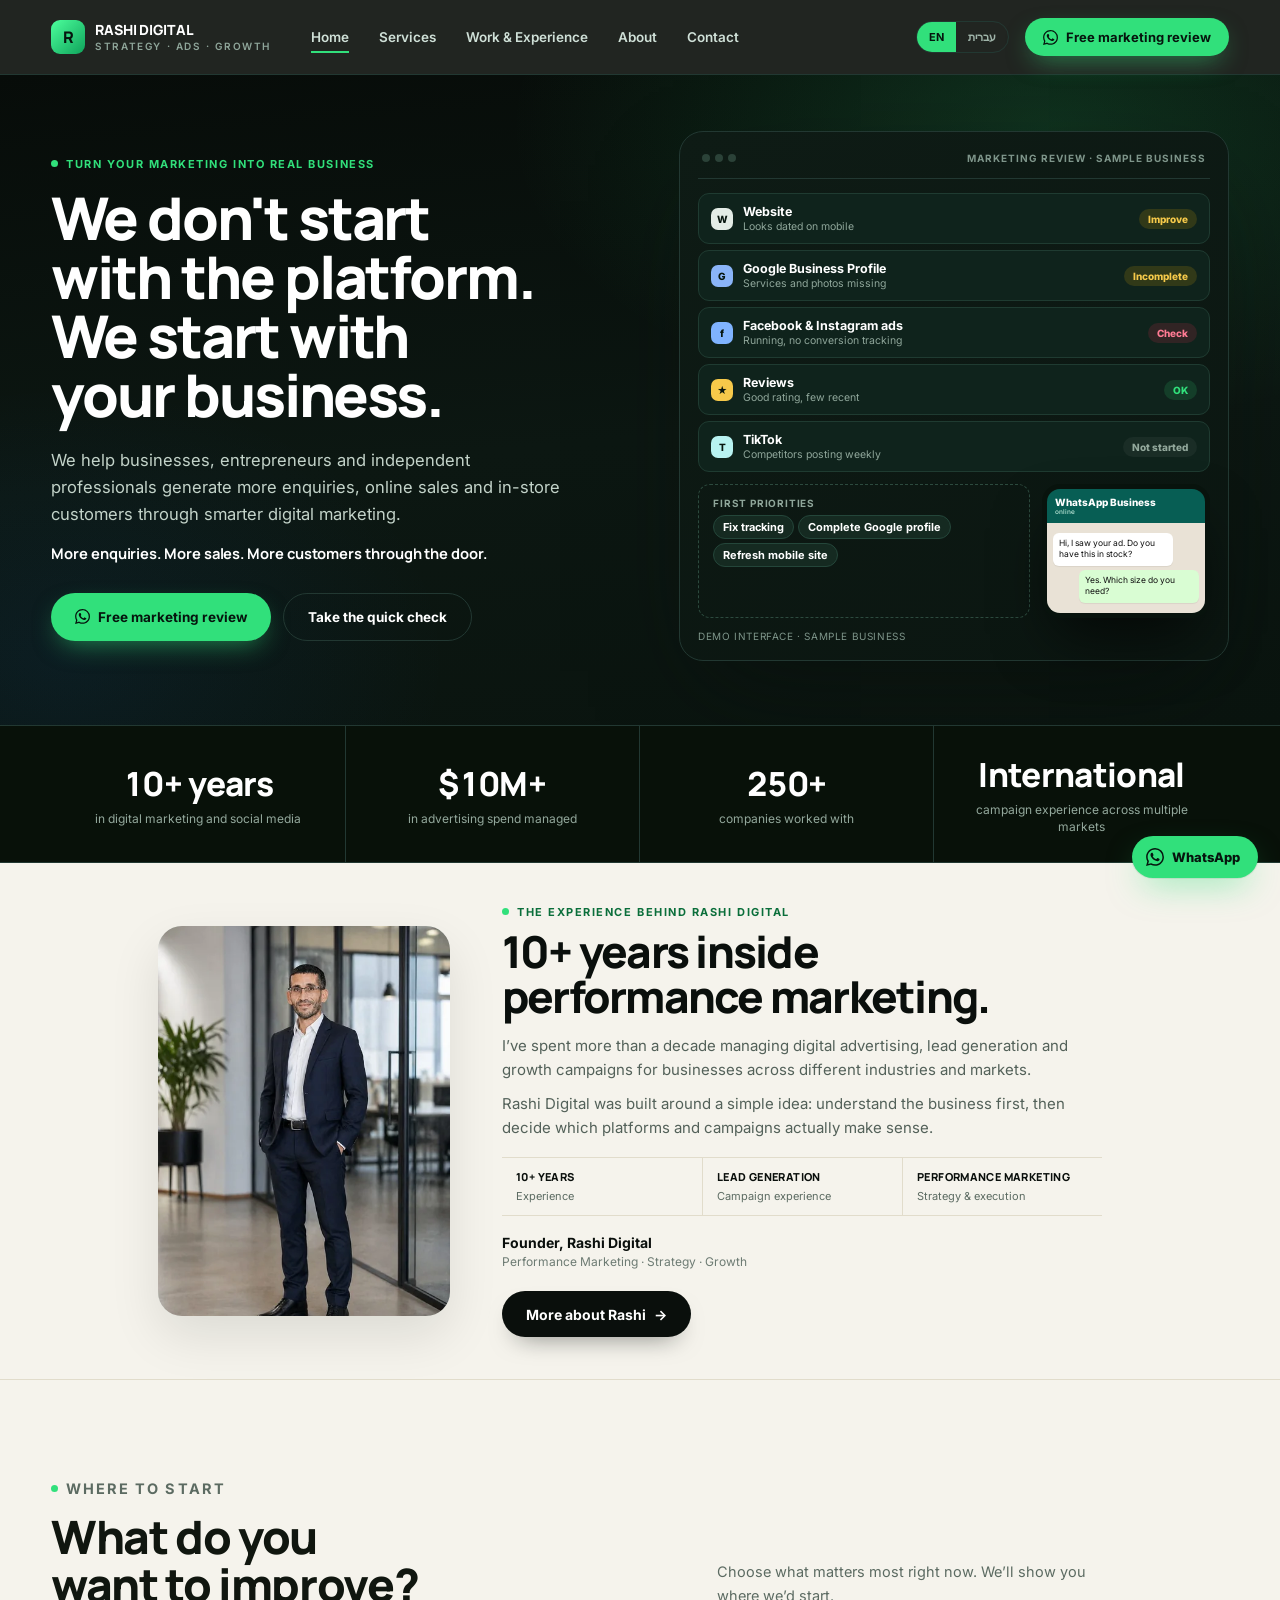
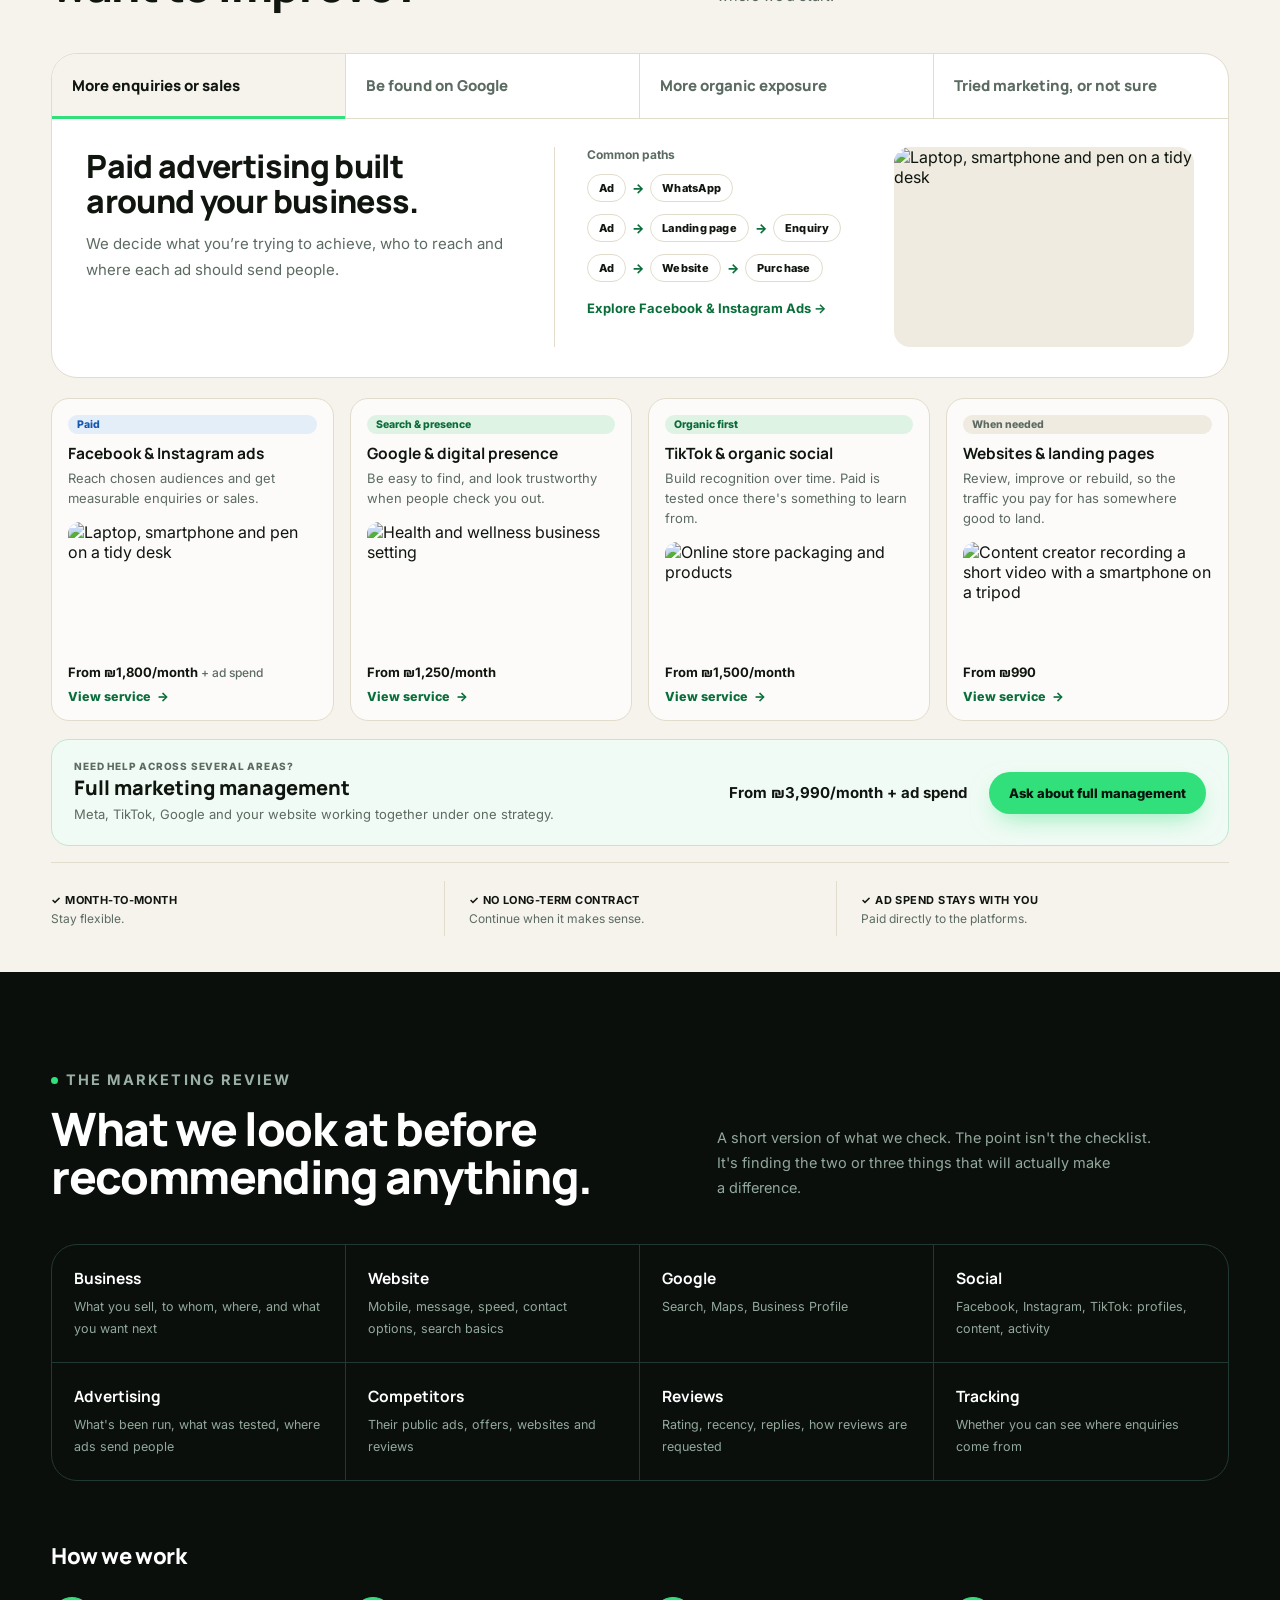
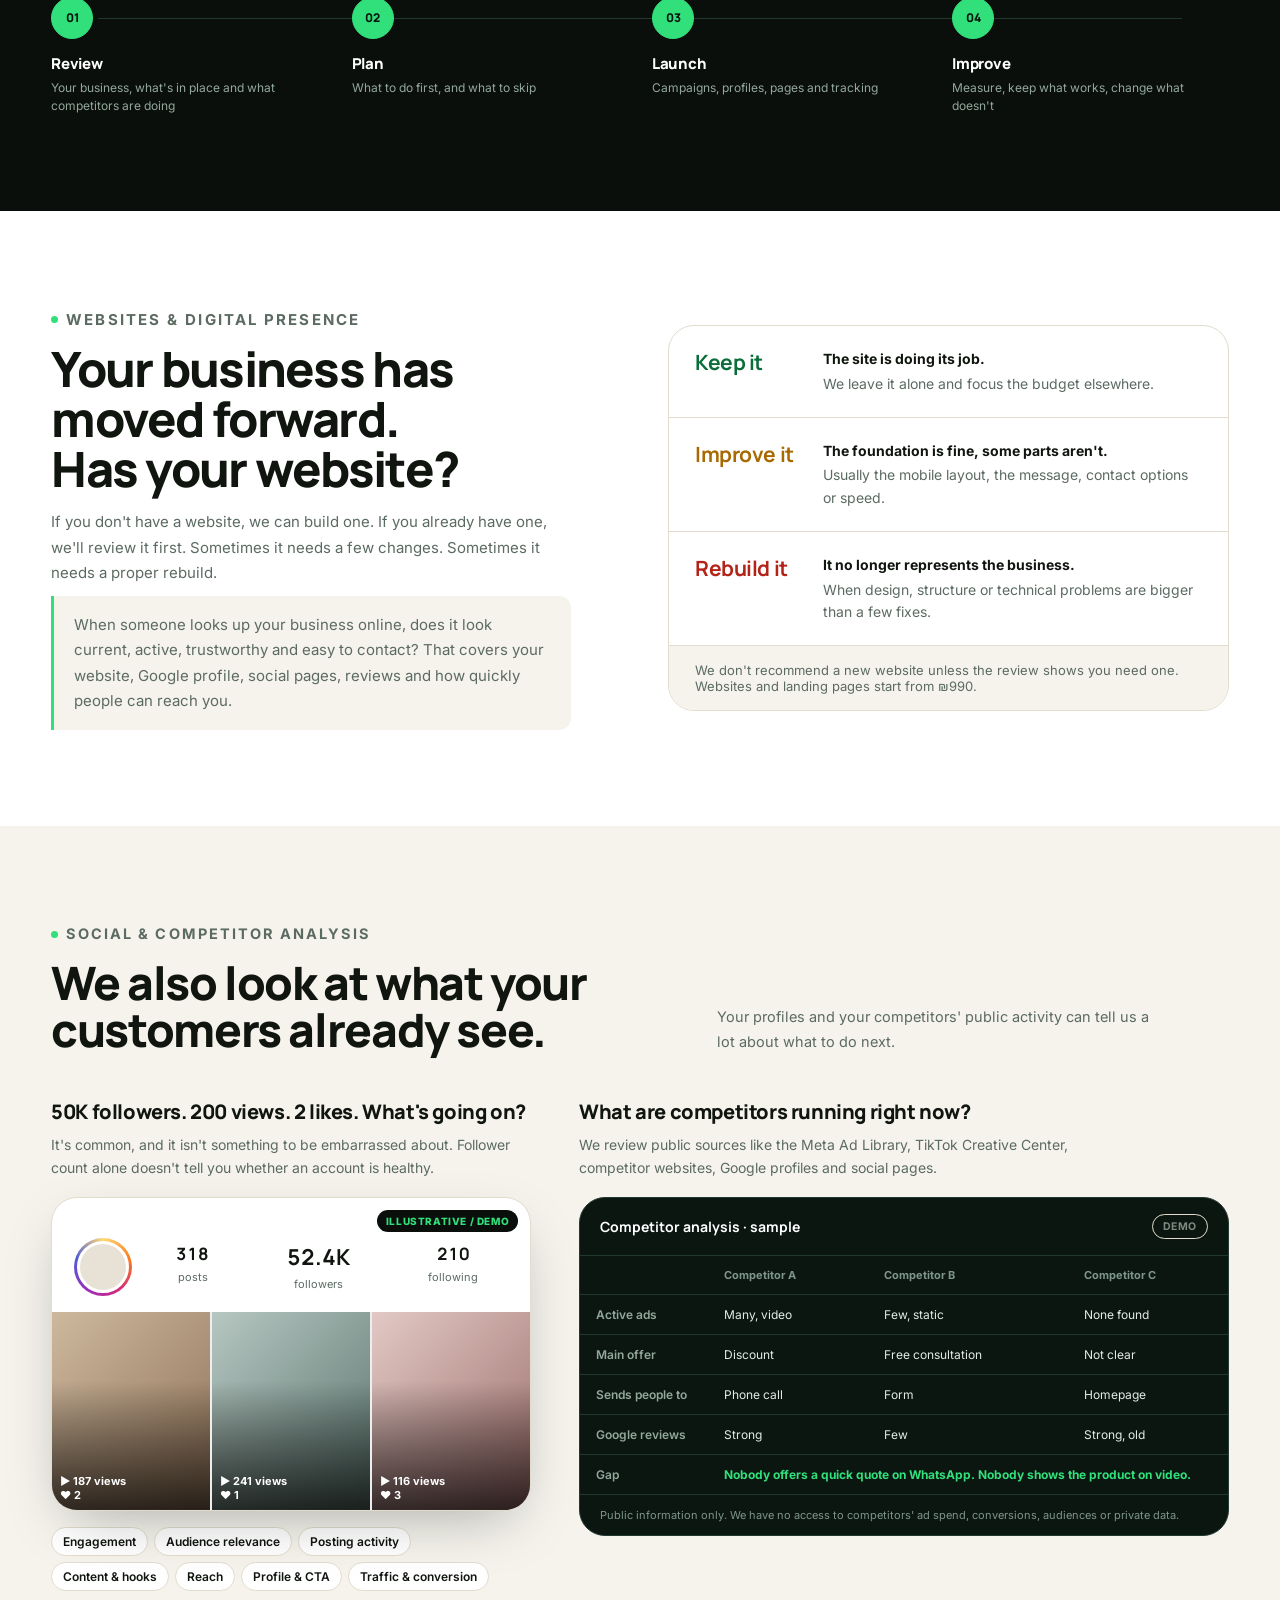
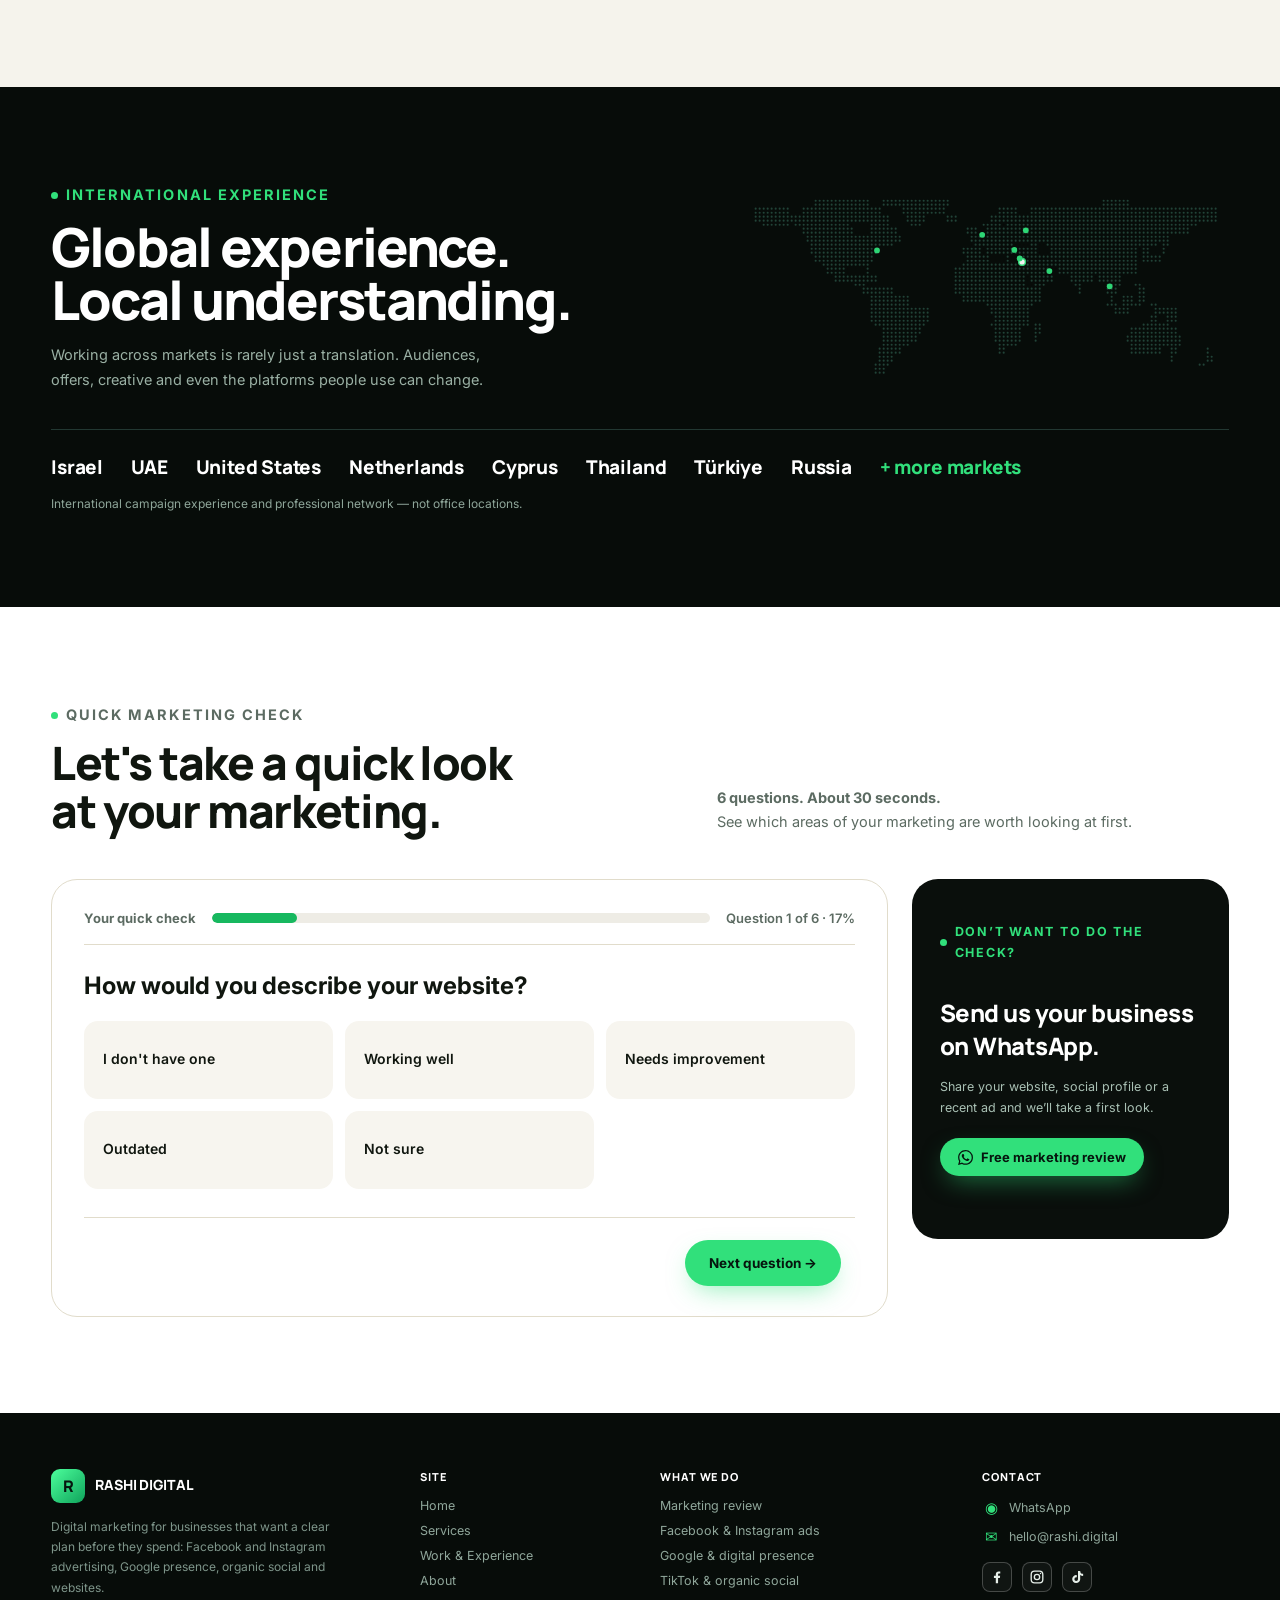
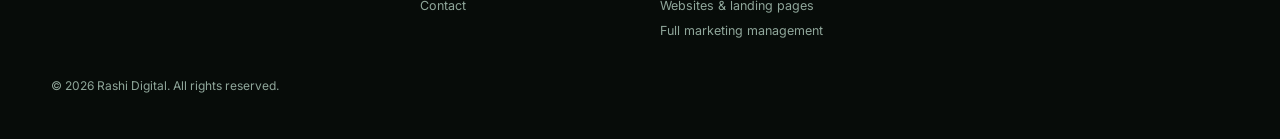
==== commit 92cf1ece: "Restore approved footer copyright and redirect canonical page aliases" ====
--- a/index.html
+++ b/index.html
@@ -335,6 +335,7 @@
 <div class="footer-col"><h2 class="h5">What we do</h2><a data-service="review" href="services#review">Marketing review</a><a data-service="paid" href="services#paid">Facebook &amp; Instagram ads</a><a data-service="google" href="services#google">Google &amp; digital presence</a><a data-service="organic" href="services#organic">TikTok &amp; organic social</a><a data-service="websites" href="services#websites">Websites &amp; landing pages</a><a data-service="full" href="services#full">Full marketing management</a></div>
 <div class="footer-col footer-contact"><h2 class="h5">Contact</h2><a data-loc="footer" href="https://wa.me/972532850081"><span aria-hidden="true" class="footer-ico">◉</span>WhatsApp</a><a href="https://mail.google.com/mail/?view=cm&amp;fs=1&amp;to=hello@rashi.digital" rel="noopener" target="_blank"><span aria-hidden="true" class="footer-ico">✉</span><bdi dir="ltr">hello@rashi.digital</bdi></a><div class="footer-social-row"><a aria-label="Facebook" href="https://www.facebook.com/rashi.digital/" rel="noopener noreferrer" target="_blank"><span aria-hidden="true" class="social-ico fb"><svg fill="currentColor" focusable="false" height="20" viewbox="0 0 24 24" width="20"><path d="M13.6 21.5v-8h2.7l.4-3.2h-3.1V8.3c0-.9.3-1.6 1.6-1.6h1.7V3.9c-.3 0-1.3-.1-2.5-.1-2.5 0-4.2 1.5-4.2 4.3v2.2H7.4v3.2h2.8v8z"></path></svg></span></a><a aria-label="Instagram" href="https://www.instagram.com/rashi.digital_/" rel="noopener noreferrer" target="_blank"><span aria-hidden="true" class="social-ico ig"><svg fill="none" focusable="false" height="20" stroke="currentColor" stroke-width="2" viewbox="0 0 24 24" width="20"><rect height="17.4" rx="5" width="17.4" x="3.3" y="3.3"></rect><circle cx="12" cy="12" r="4"></circle><circle cx="17.3" cy="6.7" fill="currentColor" r="1.1" stroke="none"></circle></svg></span></a><a aria-label="TikTok" href="https://www.tiktok.com/@rashi.digital" rel="noopener noreferrer" target="_blank"><span aria-hidden="true" class="social-ico tk"><svg fill="currentColor" focusable="false" height="20" viewbox="0 0 24 24" width="20"><path d="M16.8 3h-3.3v12.2a2.7 2.7 0 1 1-2.7-2.7c.3 0 .6 0 .9.1V9.2a6 6 0 1 0 5.1 6V9.1a7.6 7.6 0 0 0 4.4 1.4V7.3a4.4 4.4 0 0 1-4.4-4.3z"></path></svg></span></a></div></div>
 </div>
+<div class="wrap"><p class="footer-copyright" dir="ltr">© 2026 Rashi Digital. All rights reserved.</p></div>
 </footer>
 <div class="sticky-cta">
 <span>Free marketing review<small>Reply on WhatsApp, in English or Hebrew</small></span>
--- a/styles.css
+++ b/styles.css
@@ -2030,3 +2030,6 @@
   .review-final-card h2{font-size:32px}
   .review-final-card p{font-size:16px}
 }
+
+/* Keep the approved copyright line outside the mobile footer accordions. */
+.footer-copyright{margin:28px 0 0;font-size:12px;line-height:1.6;color:#8FA69A}
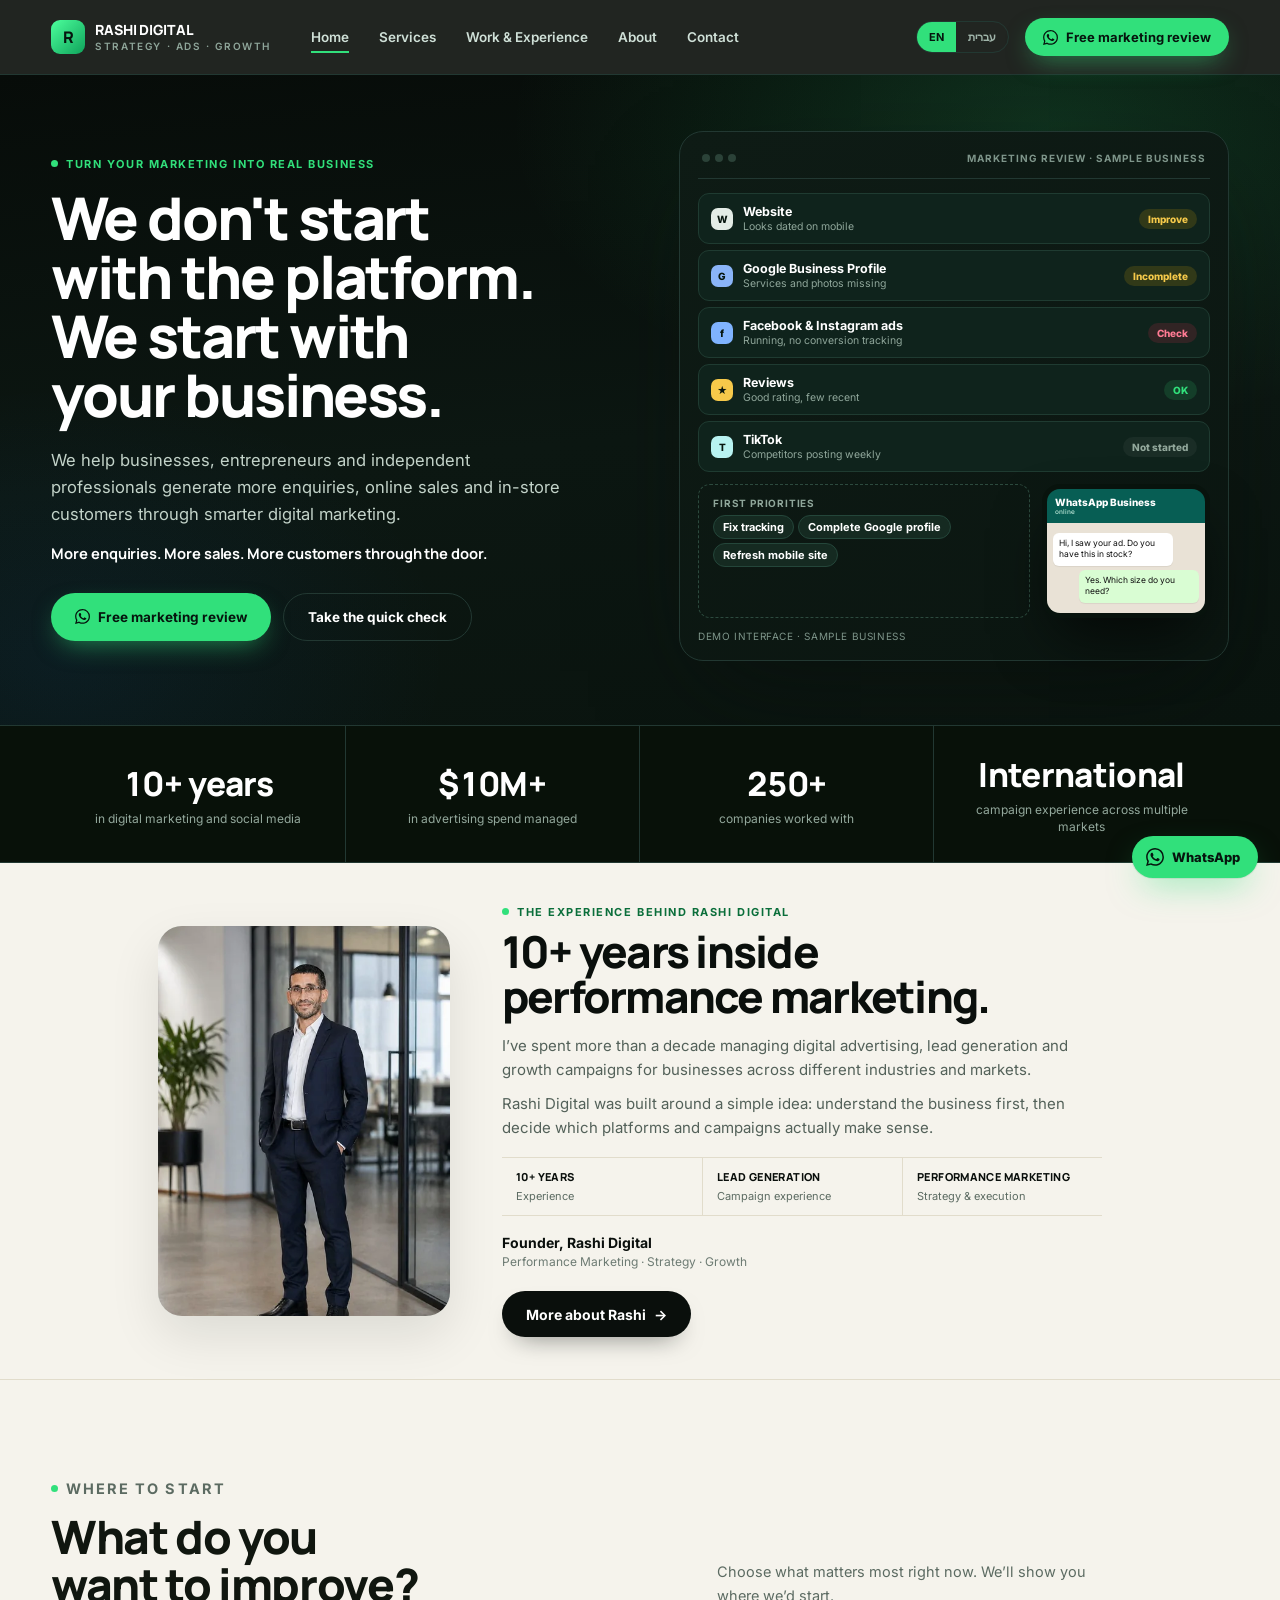
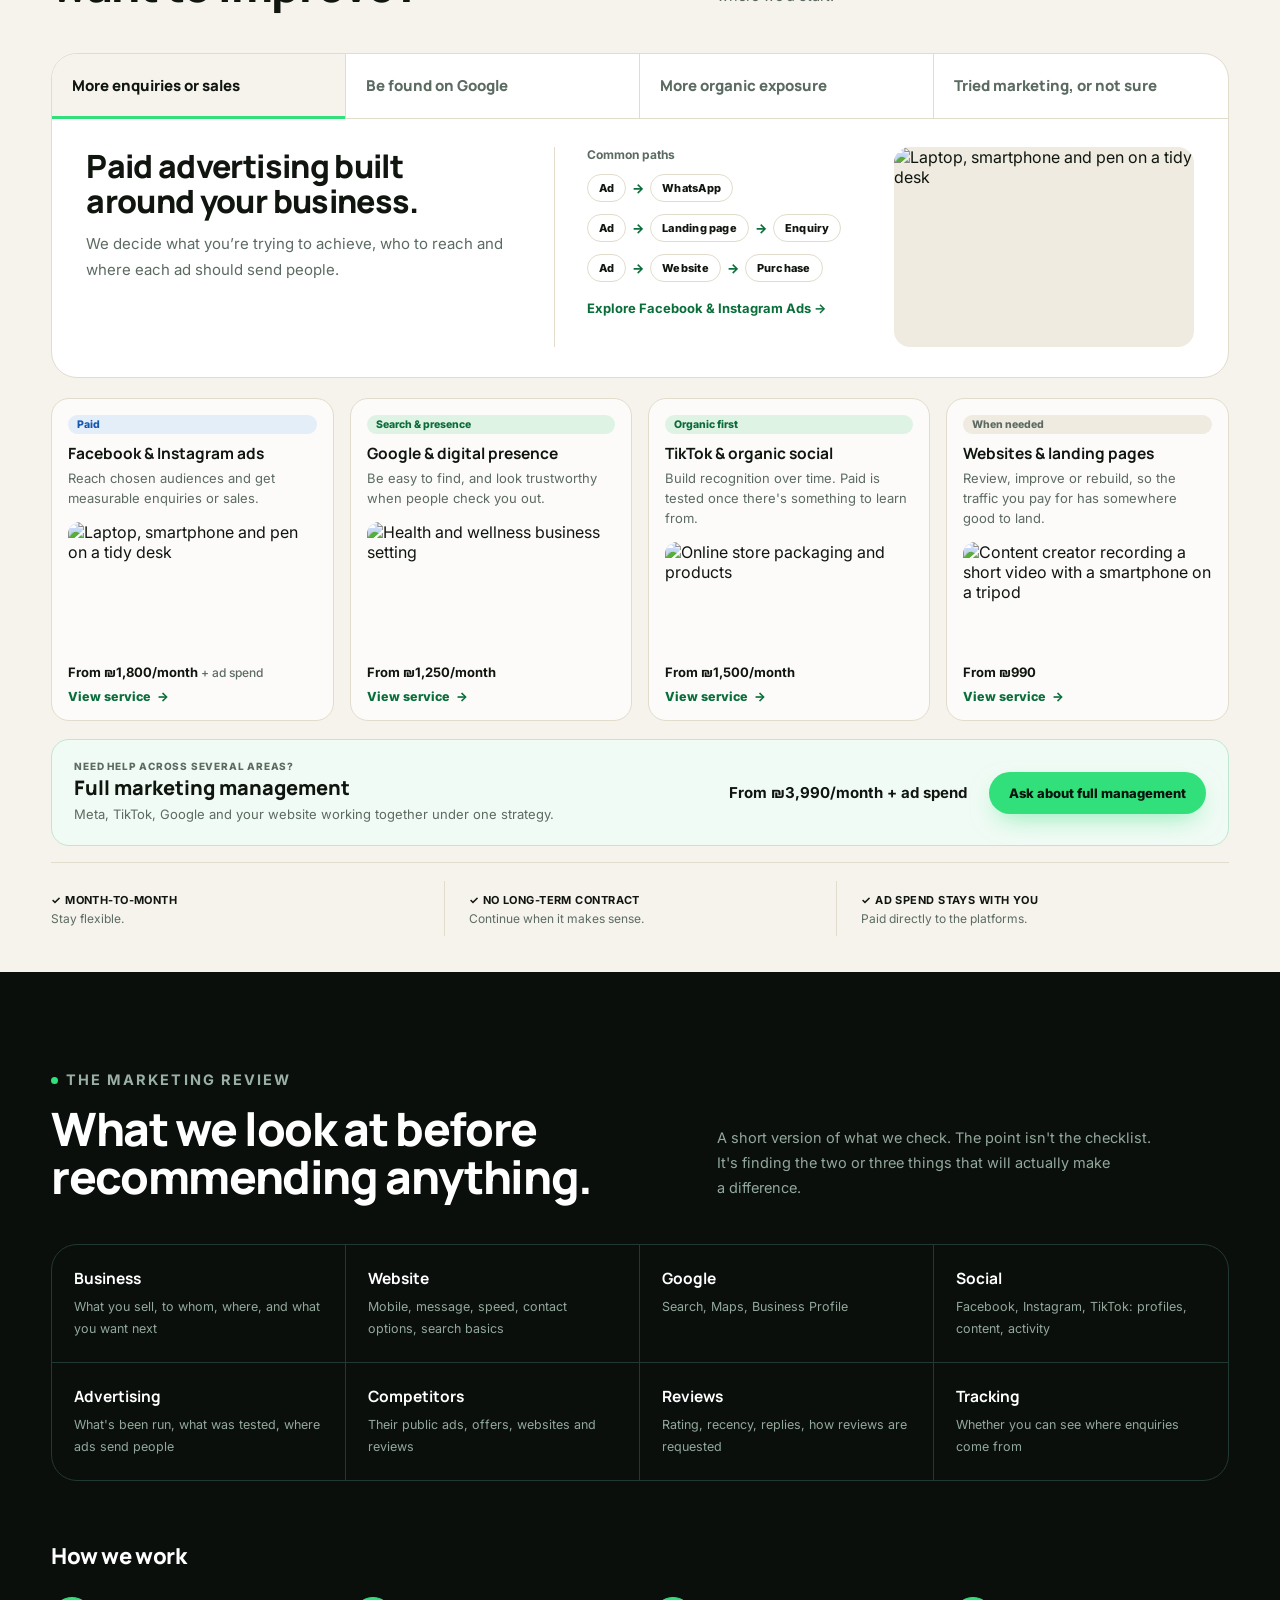
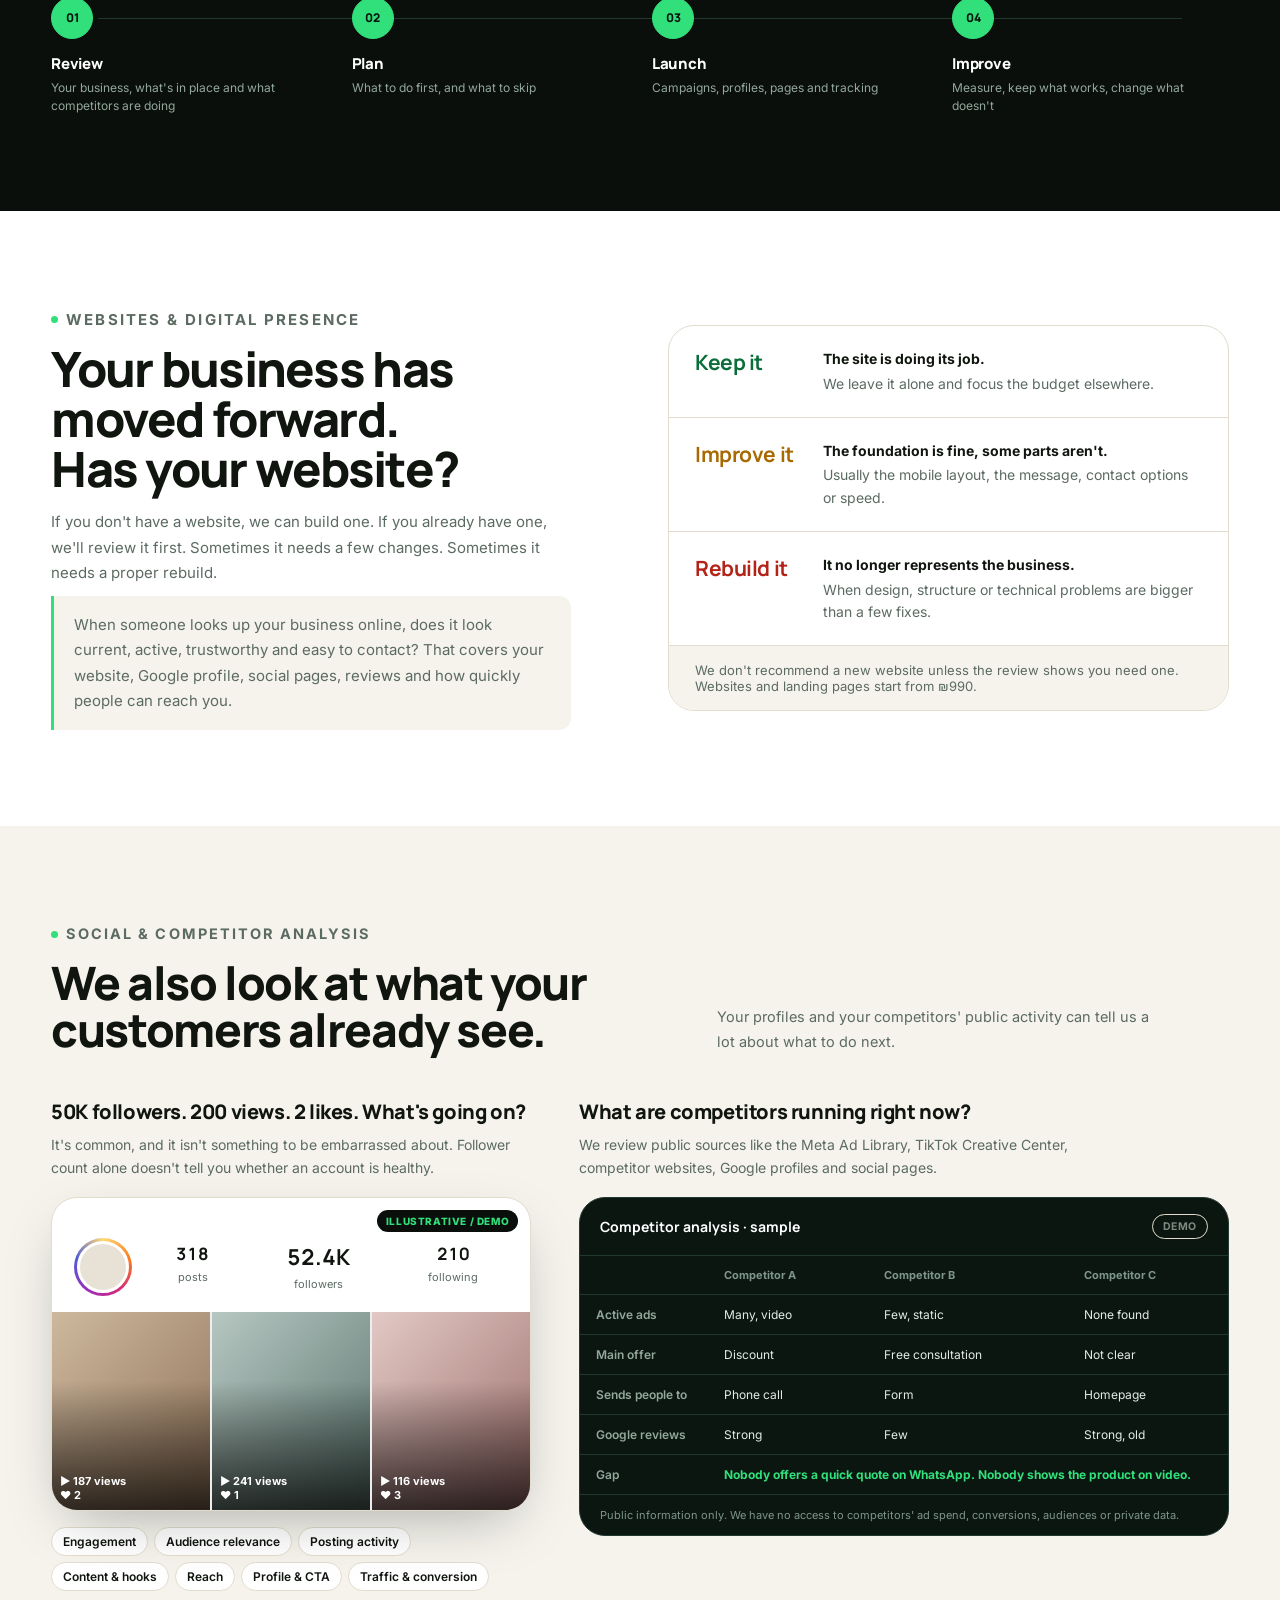
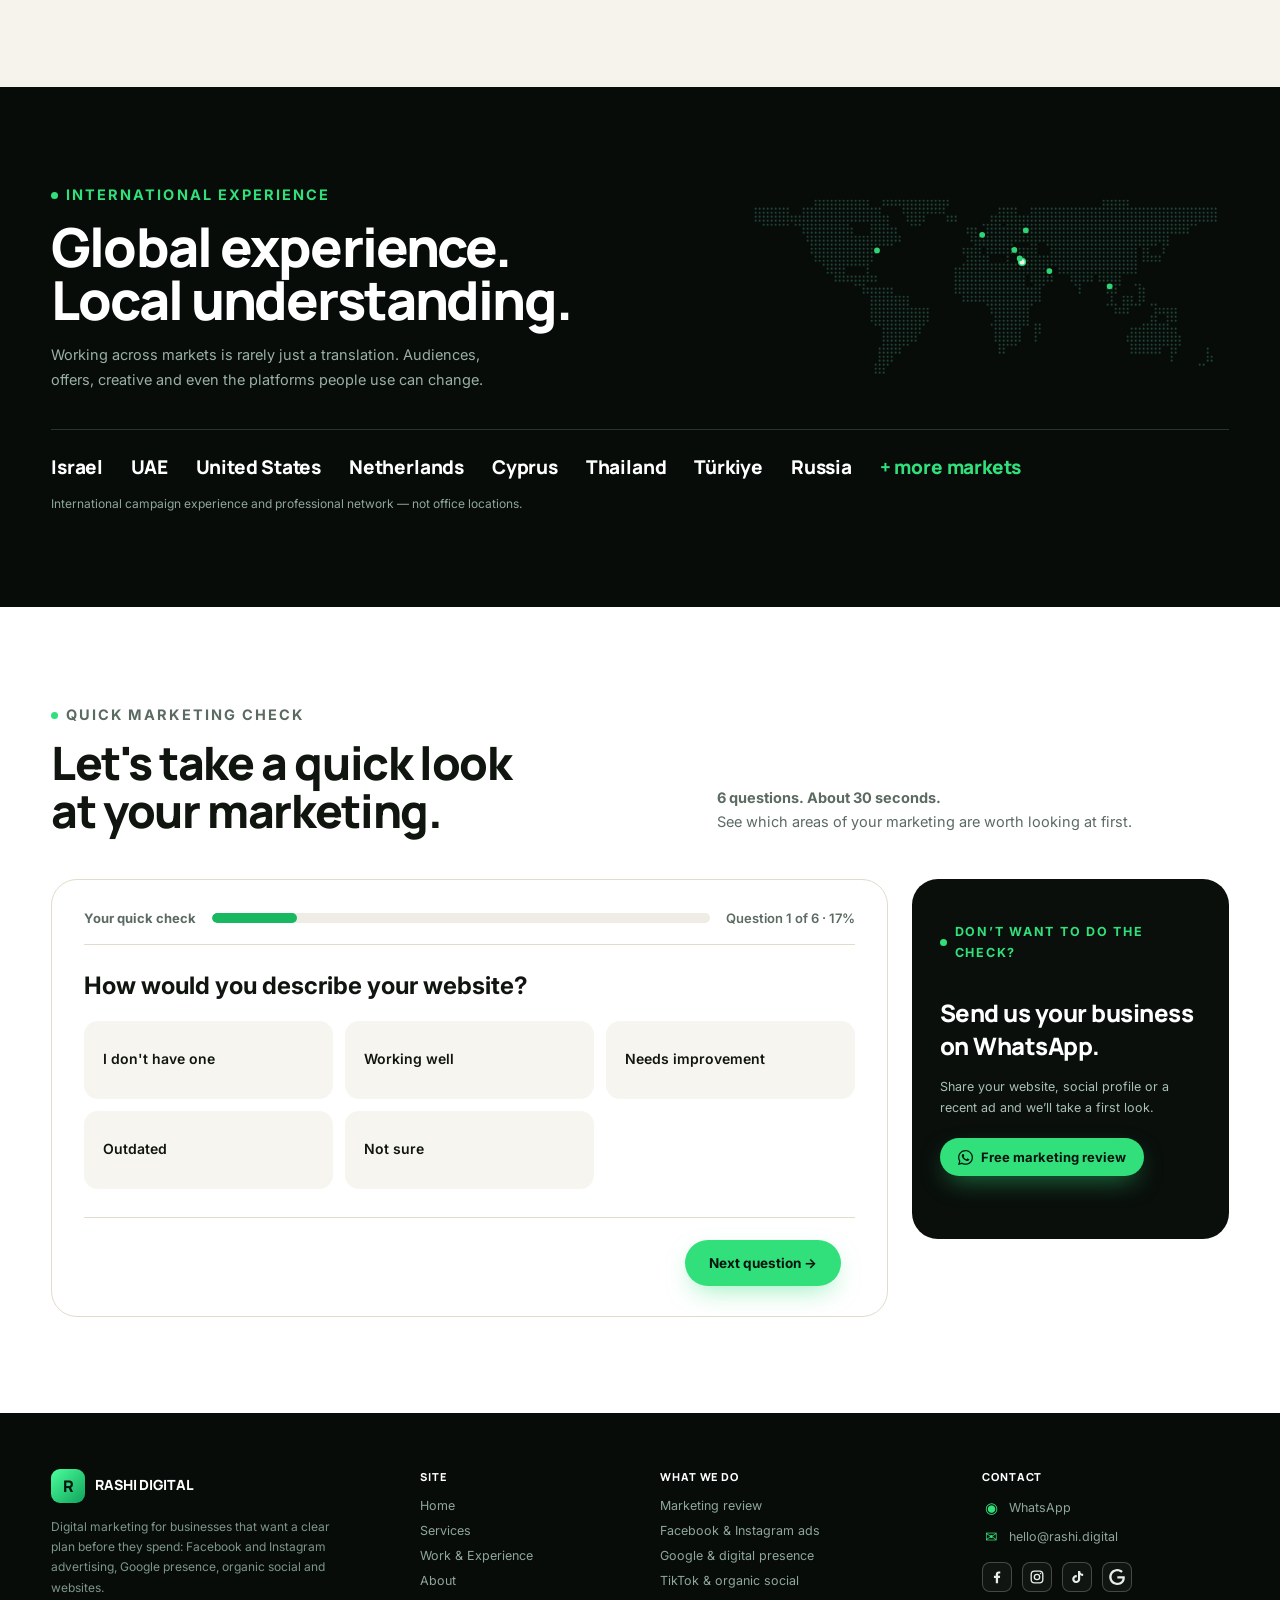
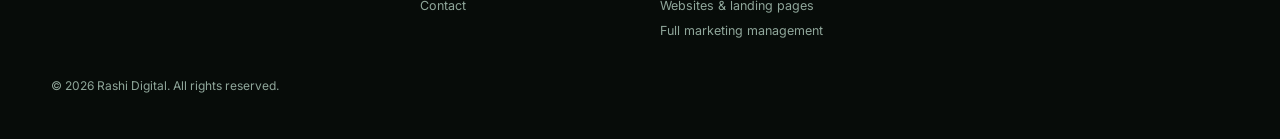
==== commit 5edd861d: "Add Google Maps embed to contact section and Google Business link to footer - services.html, he/serv" ====
--- a/index.html
+++ b/index.html
@@ -333,7 +333,7 @@
 </div>
 <div class="footer-col"><h2 class="h5">Site</h2><a href="index.html">Home</a><a href="services">Services</a><a href="work.html">Work &amp; Experience</a><a href="about.html">About</a><a href="services#contact">Contact</a></div>
 <div class="footer-col"><h2 class="h5">What we do</h2><a data-service="review" href="services#review">Marketing review</a><a data-service="paid" href="services#paid">Facebook &amp; Instagram ads</a><a data-service="google" href="services#google">Google &amp; digital presence</a><a data-service="organic" href="services#organic">TikTok &amp; organic social</a><a data-service="websites" href="services#websites">Websites &amp; landing pages</a><a data-service="full" href="services#full">Full marketing management</a></div>
-<div class="footer-col footer-contact"><h2 class="h5">Contact</h2><a data-loc="footer" href="https://wa.me/972532850081"><span aria-hidden="true" class="footer-ico">◉</span>WhatsApp</a><a href="https://mail.google.com/mail/?view=cm&amp;fs=1&amp;to=hello@rashi.digital" rel="noopener" target="_blank"><span aria-hidden="true" class="footer-ico">✉</span><bdi dir="ltr">hello@rashi.digital</bdi></a><div class="footer-social-row"><a aria-label="Facebook" href="https://www.facebook.com/rashi.digital/" rel="noopener noreferrer" target="_blank"><span aria-hidden="true" class="social-ico fb"><svg fill="currentColor" focusable="false" height="20" viewbox="0 0 24 24" width="20"><path d="M13.6 21.5v-8h2.7l.4-3.2h-3.1V8.3c0-.9.3-1.6 1.6-1.6h1.7V3.9c-.3 0-1.3-.1-2.5-.1-2.5 0-4.2 1.5-4.2 4.3v2.2H7.4v3.2h2.8v8z"></path></svg></span></a><a aria-label="Instagram" href="https://www.instagram.com/rashi.digital_/" rel="noopener noreferrer" target="_blank"><span aria-hidden="true" class="social-ico ig"><svg fill="none" focusable="false" height="20" stroke="currentColor" stroke-width="2" viewbox="0 0 24 24" width="20"><rect height="17.4" rx="5" width="17.4" x="3.3" y="3.3"></rect><circle cx="12" cy="12" r="4"></circle><circle cx="17.3" cy="6.7" fill="currentColor" r="1.1" stroke="none"></circle></svg></span></a><a aria-label="TikTok" href="https://www.tiktok.com/@rashi.digital" rel="noopener noreferrer" target="_blank"><span aria-hidden="true" class="social-ico tk"><svg fill="currentColor" focusable="false" height="20" viewbox="0 0 24 24" width="20"><path d="M16.8 3h-3.3v12.2a2.7 2.7 0 1 1-2.7-2.7c.3 0 .6 0 .9.1V9.2a6 6 0 1 0 5.1 6V9.1a7.6 7.6 0 0 0 4.4 1.4V7.3a4.4 4.4 0 0 1-4.4-4.3z"></path></svg></span></a></div></div>
+<div class="footer-col footer-contact"><h2 class="h5">Contact</h2><a data-loc="footer" href="https://wa.me/972532850081"><span aria-hidden="true" class="footer-ico">◉</span>WhatsApp</a><a href="https://mail.google.com/mail/?view=cm&amp;fs=1&amp;to=hello@rashi.digital" rel="noopener" target="_blank"><span aria-hidden="true" class="footer-ico">✉</span><bdi dir="ltr">hello@rashi.digital</bdi></a><div class="footer-social-row"><a aria-label="Facebook" href="https://www.facebook.com/rashi.digital/" rel="noopener noreferrer" target="_blank"><span aria-hidden="true" class="social-ico fb"><svg fill="currentColor" focusable="false" height="20" viewbox="0 0 24 24" width="20"><path d="M13.6 21.5v-8h2.7l.4-3.2h-3.1V8.3c0-.9.3-1.6 1.6-1.6h1.7V3.9c-.3 0-1.3-.1-2.5-.1-2.5 0-4.2 1.5-4.2 4.3v2.2H7.4v3.2h2.8v8z"></path></svg></span></a><a aria-label="Instagram" href="https://www.instagram.com/rashi.digital_/" rel="noopener noreferrer" target="_blank"><span aria-hidden="true" class="social-ico ig"><svg fill="none" focusable="false" height="20" stroke="currentColor" stroke-width="2" viewbox="0 0 24 24" width="20"><rect height="17.4" rx="5" width="17.4" x="3.3" y="3.3"></rect><circle cx="12" cy="12" r="4"></circle><circle cx="17.3" cy="6.7" fill="currentColor" r="1.1" stroke="none"></circle></svg></span></a><a aria-label="TikTok" href="https://www.tiktok.com/@rashi.digital" rel="noopener noreferrer" target="_blank"><span aria-hidden="true" class="social-ico tk"><svg fill="currentColor" focusable="false" height="20" viewbox="0 0 24 24" width="20"><path d="M16.8 3h-3.3v12.2a2.7 2.7 0 1 1-2.7-2.7c.3 0 .6 0 .9.1V9.2a6 6 0 1 0 5.1 6V9.1a7.6 7.6 0 0 0 4.4 1.4V7.3a4.4 4.4 0 0 1-4.4-4.3z"></path></svg></span></a><a aria-label="Rashi Digital on Google" href="https://share.google/ukfDDhGRr8fa9tw5H" rel="noopener noreferrer" target="_blank" title="Rashi Digital on Google"><span aria-hidden="true" class="social-ico gg"><svg fill="currentColor" focusable="false" height="20" viewbox="0 0 24 24" width="20"><path d="M12.48 10.92v3.28h7.84c-.24 1.84-.853 3.187-1.787 4.133-1.147 1.147-2.933 2.4-6.053 2.4-4.827 0-8.6-3.893-8.6-8.72s3.773-8.72 8.6-8.72c2.6 0 4.507 1.027 5.907 2.347l2.307-2.307C18.747 1.44 16.133 0 12.48 0 5.867 0 .307 5.387.307 12s5.56 12 12.173 12c3.573 0 6.267-1.173 8.373-3.36 2.16-2.16 2.84-5.213 2.84-7.667 0-.76-.053-1.467-.173-2.053H12.48z"></path></svg></span></a></div></div>
 </div>
 <div class="wrap"><p class="footer-copyright" dir="ltr">© 2026 Rashi Digital. All rights reserved.</p></div>
 </footer>
--- a/styles.css
+++ b/styles.css
@@ -406,6 +406,8 @@
 .contact-side{background:var(--ink);color:#fff;border-radius:var(--radius-l);padding:34px;display:flex;flex-direction:column;justify-content:space-between}
 .contact-side p{font-size:12.5px;color:#A9C0B4;line-height:1.7;margin:14px 0 20px}
 .contact-side .num{margin-top:18px;font-size:12px;color:#93A89C}
+.contact-map{width:100%;margin-top:34px;border-radius:var(--radius-l);overflow:hidden}
+.contact-map iframe{display:block;width:100%;height:320px;border:0}
 .form-note{font-size:10.5px;color:var(--muted);margin-top:10px}
 
 /* ---------- footer ---------- */
@@ -1006,6 +1008,8 @@
   .cta-band .btn{width:100%;justify-content:center}
   .field-row{grid-template-columns:1fr}
   .form-card,.contact-side{padding:24px}
+  .contact-map{margin-top:24px}
+  .contact-map iframe{height:260px}
   .hub-panel{padding:20px}
   .viz-ab{gap:6px;padding:10px}
   .page-hero{padding:44px 0 40px}
